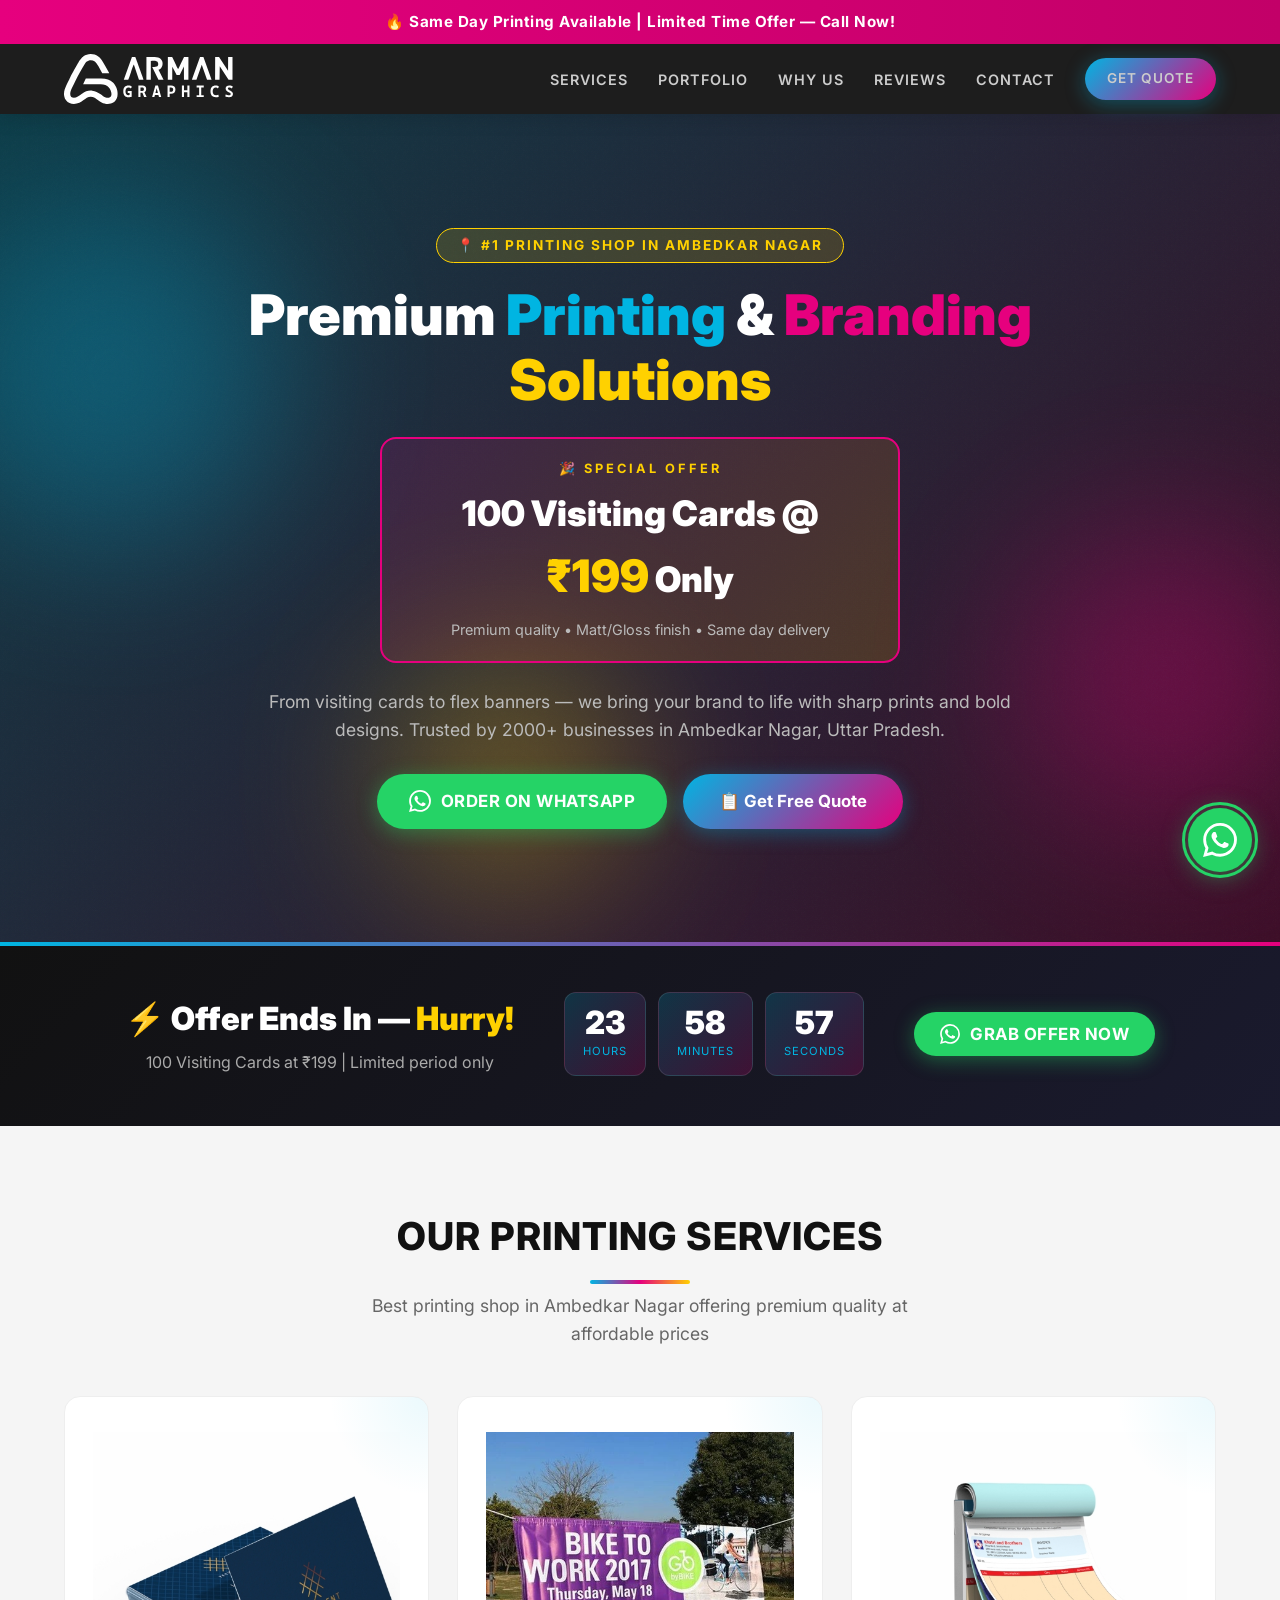
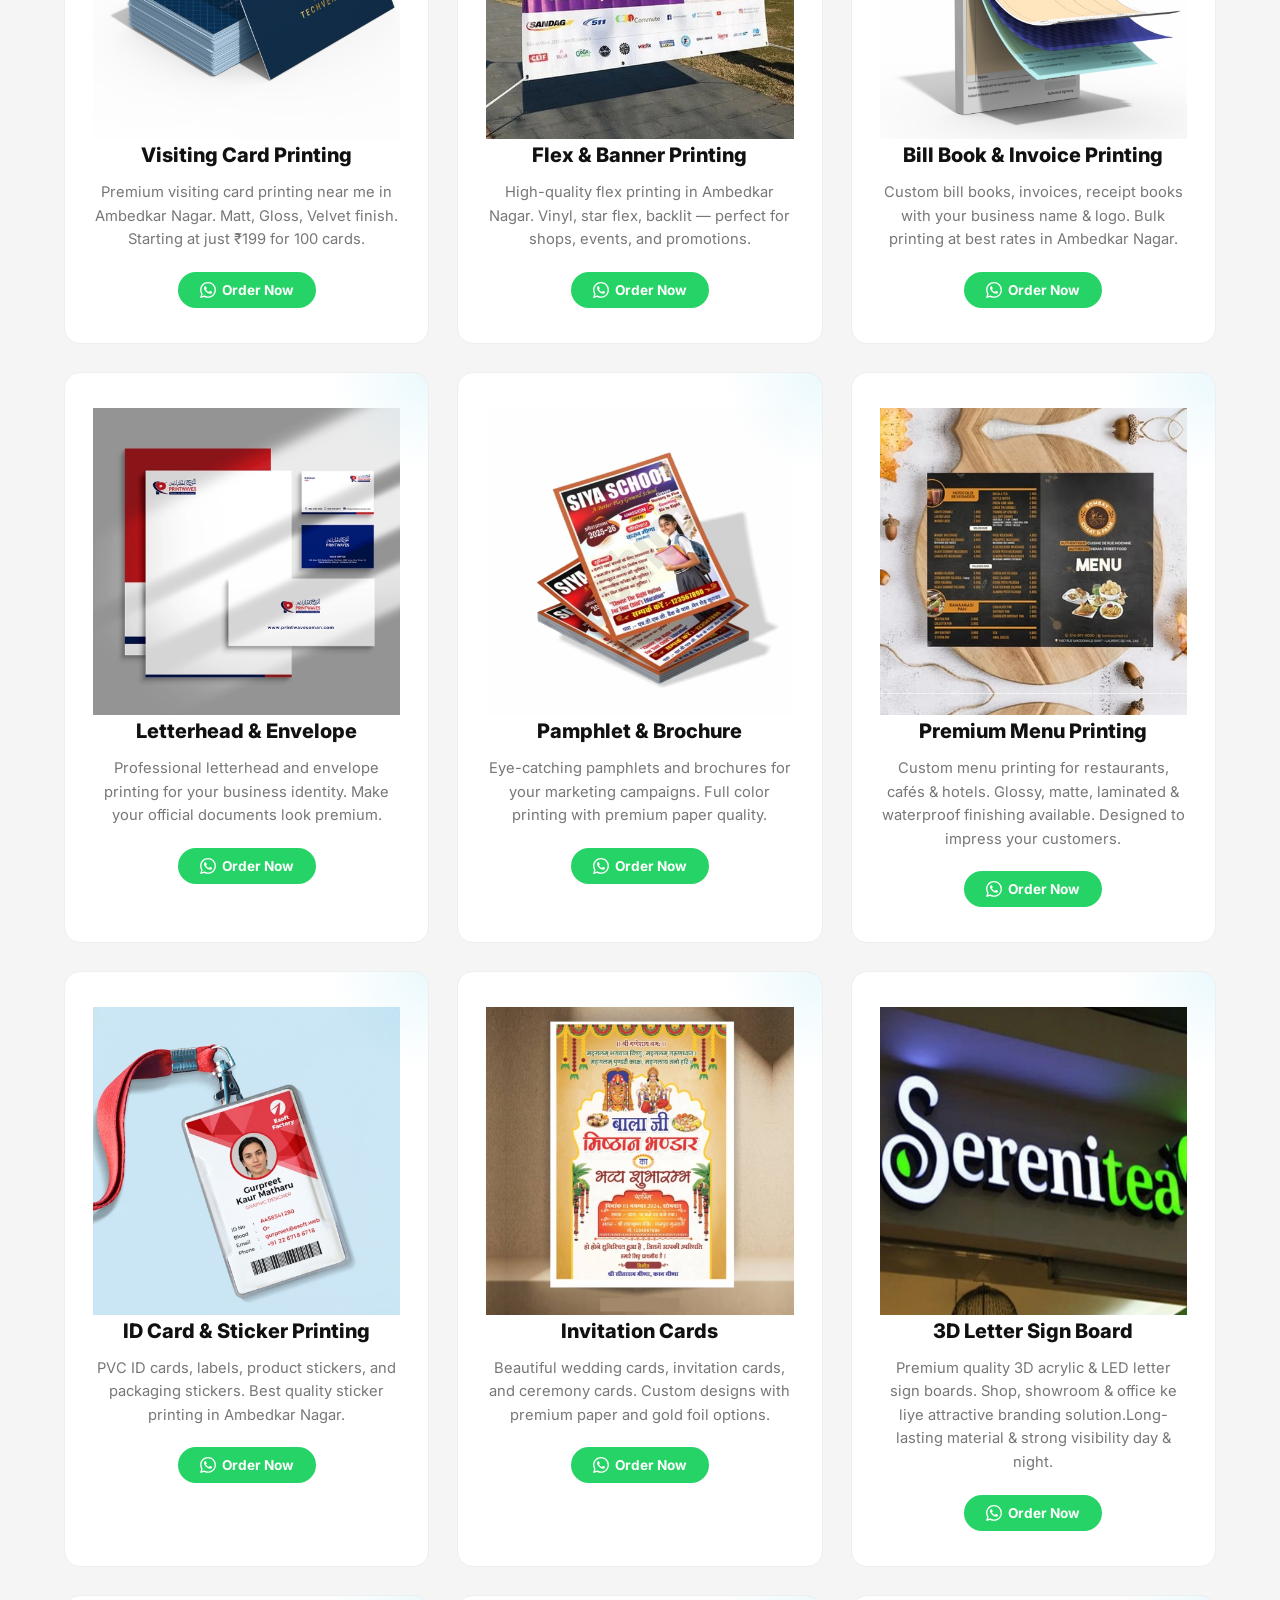
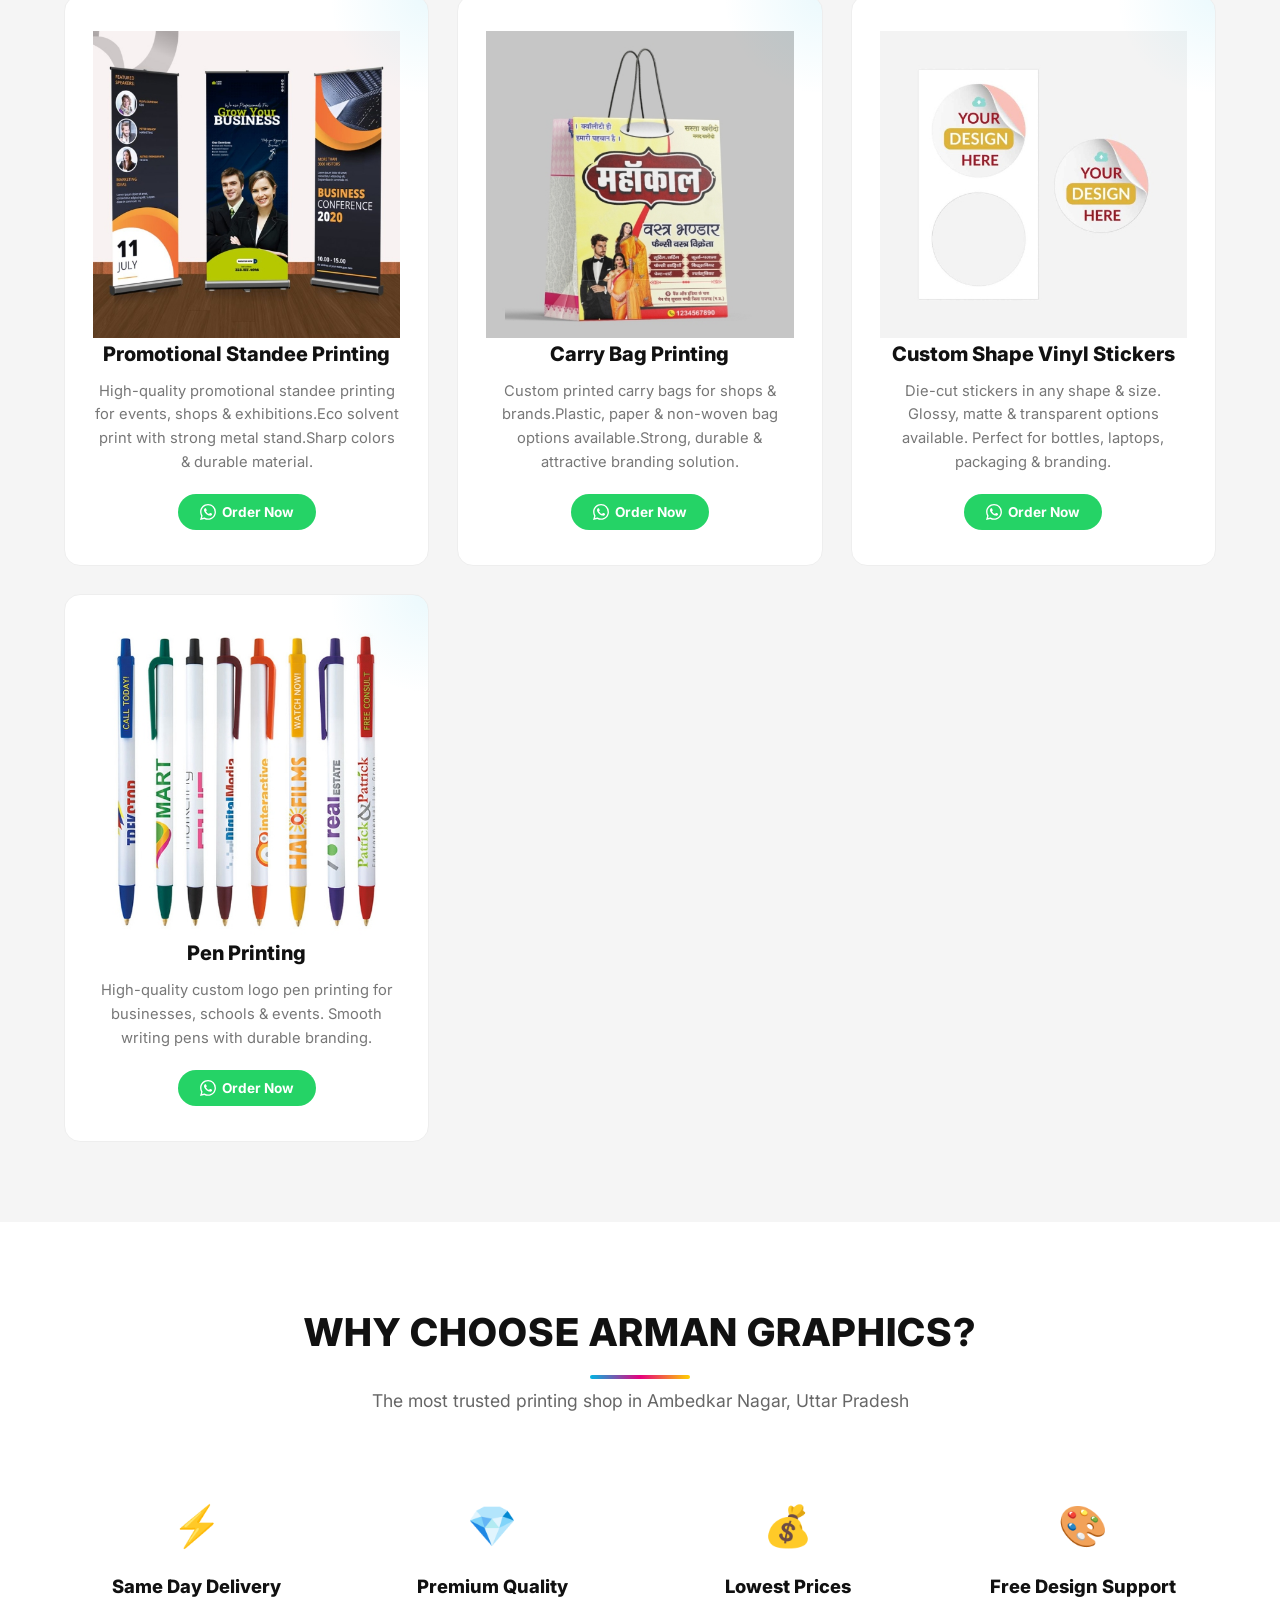
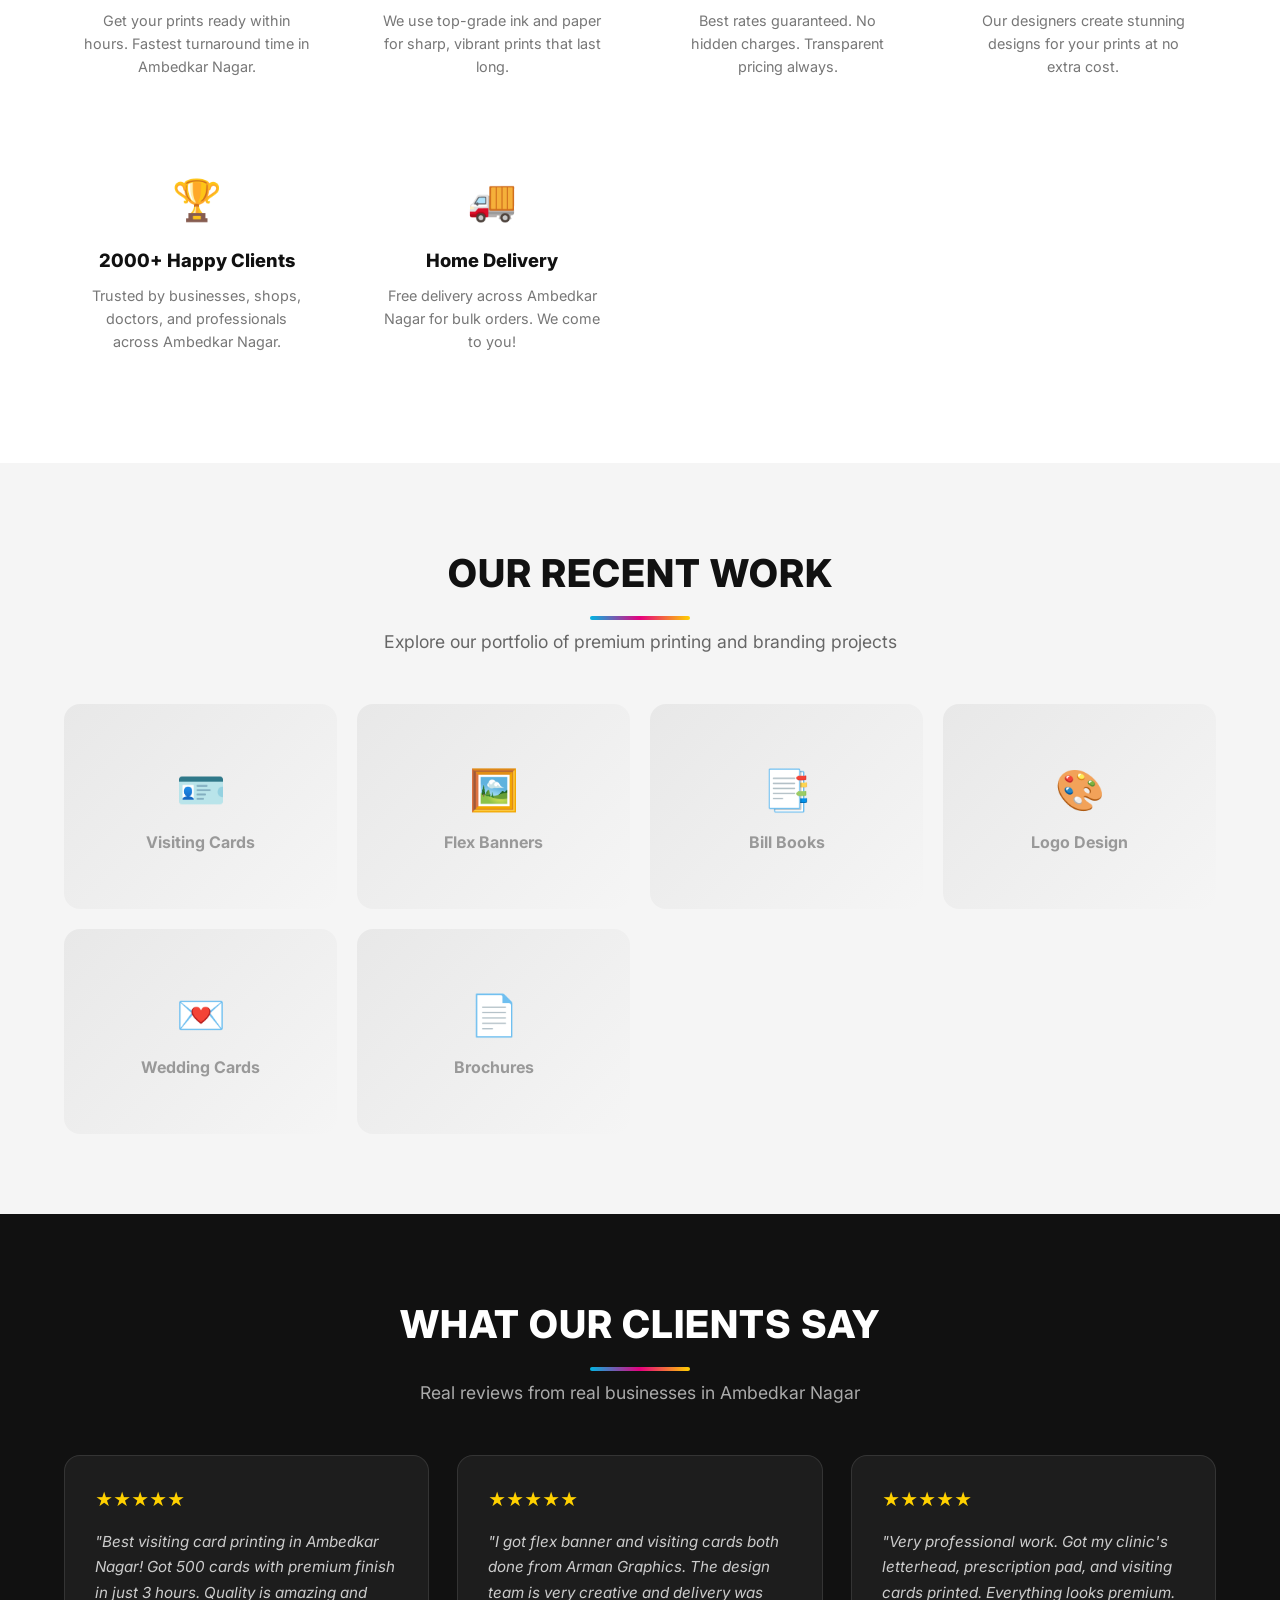
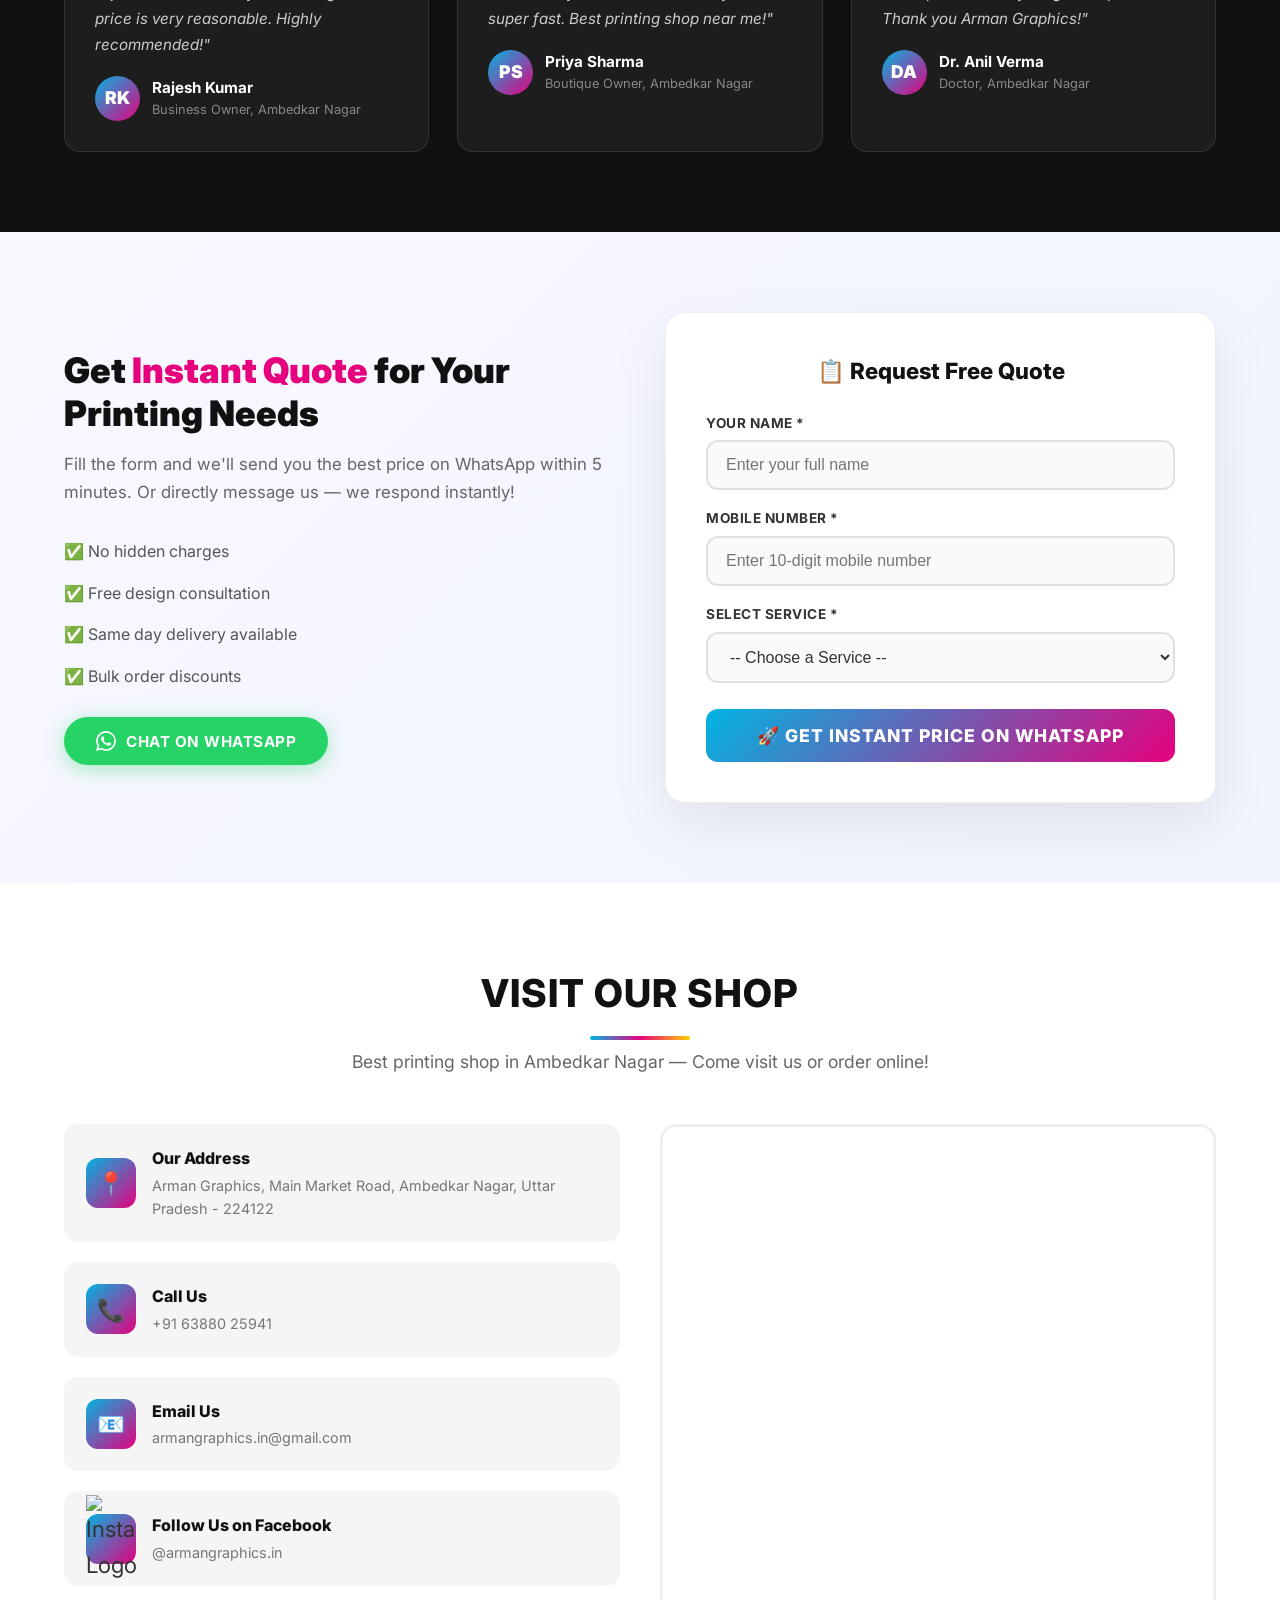
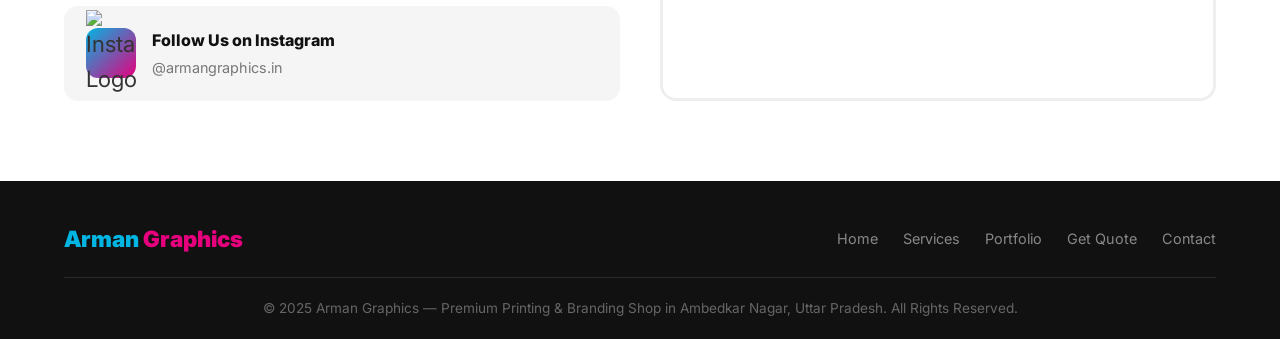
==== index.html @ 7cd941bf "Add New Product" ====
<!doctype html>
<html lang="en">
  <head>
    <meta charset="UTF-8" />
    <meta name="viewport" content="width=device-width, initial-scale=1.0" />

    <!-- SEO Meta Tags -->
    <title>
      Arman Graphics - Best Printing Shop in Ambedkar Nagar | Visiting Card,
      Flex & Branding
    </title>
    <meta
      name="description"
      content="Arman Graphics is the leading printing shop in Ambedkar Nagar, Uttar Pradesh. Get premium visiting cards starting at ₹199. Flex printing, branding, banner printing near me. Same day printing available!"
    />
    <meta
      name="keywords"
      content="Printing Shop in Ambedkar Nagar, Visiting Card Printing Near Me, Flex Printing in Ambedkar Nagar, Banner Printing, Branding Agency, Arman Graphics"
    />
    <meta name="author" content="Arman Graphics" />
    <meta name="robots" content="index, follow" />

    <!-- Open Graph / Social -->
    <meta
      property="og:title"
      content="Arman Graphics - Premium Printing & Branding in Ambedkar Nagar"
    />
    <meta
      property="og:description"
      content="100 Visiting Cards Starting at ₹199 Only! Best printing services in Ambedkar Nagar."
    />
    <meta property="og:type" content="website" />

    <!-- Favicon (CMYK colored) -->
    <link rel="icon" type="image/png" href="images/favicon.png" />

    <!-- Google Fonts -->
    <link rel="preconnect" href="https://fonts.googleapis.com" />
    <link rel="preconnect" href="https://fonts.gstatic.com" crossorigin />
    <link
      href="https://fonts.googleapis.com/css2?family=Inter:wght@400;600;700;800;900&display=swap"
      rel="stylesheet"
    />

    <!-- Stylesheet -->
    <link rel="stylesheet" href="style.css" />

    <!-- Google tag (gtag.js) -->
<script async src="https://www.googletagmanager.com/gtag/js?id=G-MTB81TVK03"></script>
<script>
  window.dataLayer = window.dataLayer || [];
  function gtag(){dataLayer.push(arguments);}
  gtag('js', new Date());
  gtag('config', 'G-MTB81TVK03');
</script>

    <!-- Override font family from Google Fonts -->
    <style>
      * {
        font-family: "Inter", "Segoe UI", sans-serif;
      }
    </style>
  </head>
  <body>
    <!-- ============================================
       1. TOP URGENCY BAR
       ============================================ -->
    <div class="urgency-bar">
      <span
        >🔥 Same Day Printing Available | Limited Time Offer — Call Now!</span
      >
    </div>

    <!-- ============================================
       2. NAVIGATION BAR
       ============================================ -->
    <nav class="navbar">
      <div class="container">
        <!-- Logo -->
        <a href="#" class="logo">
          <img
            src="images/logo.svg"
            alt="Arman Graphics Logo"
            class="logo-img"
          />
        </a>

        <!-- Navigation Links -->
        <ul class="nav-links" id="navLinks">
          <li><a href="#services">Services</a></li>
          <li><a href="#portfolio">Portfolio</a></li>
          <li><a href="#why-us">Why Us</a></li>
          <li><a href="#testimonials">Reviews</a></li>
          <li><a href="#contact">Contact</a></li>
          <li>
            <a
              href="#inquiry"
              class="btn-primary"
              style="padding: 10px 22px; font-size: 0.85rem"
            >
              Get Quote
            </a>
          </li>
        </ul>

        <!-- Hamburger Menu (Mobile) -->
        <div class="hamburger" id="hamburger">
          <span></span>
          <span></span>
          <span></span>
        </div>
      </div>
    </nav>

    <!-- ============================================
       3. HERO SECTION
       ============================================ -->
    <section class="hero" id="hero">
      <!-- Animated CMYK Background -->
      <div class="hero-bg"></div>

      <!-- Floating ink splashes -->
      <div class="ink-splash cyan"></div>
      <div class="ink-splash magenta"></div>
      <div class="ink-splash yellow-splash"></div>

      <!-- Paper texture overlay -->
      <div class="paper-texture"></div>

      <!-- Hero Content -->
      <div class="hero-content">
        <div class="hero-badge">📍 #1 Printing Shop in Ambedkar Nagar</div>

        <h1>
          Premium <span class="highlight-cyan">Printing</span> &
          <span class="highlight-magenta">Branding</span>
          <span class="highlight-yellow">Solutions</span>
        </h1>

        <!-- Offer Box -->
        <div class="hero-offer">
          <div class="offer-label">🎉 Special Offer</div>
          <div class="offer-price">
            100 Visiting Cards @ <span>₹199</span> Only
          </div>
          <div class="offer-sub">
            Premium quality • Matt/Gloss finish • Same day delivery
          </div>
        </div>

        <p class="hero-description">
          From visiting cards to flex banners — we bring your brand to life with
          sharp prints and bold designs. Trusted by 2000+ businesses in Ambedkar
          Nagar, Uttar Pradesh.
        </p>

        <!-- CTA Buttons -->
        <div class="hero-buttons">
          <button
            class="btn-whatsapp"
            onclick="openWhatsApp('Visiting Card Printing')"
          >
            <svg viewBox="0 0 24 24">
              <path
                d="M17.472 14.382c-.297-.149-1.758-.867-2.03-.967-.273-.099-.471-.148-.67.15-.197.297-.767.966-.94 1.164-.173.199-.347.223-.644.075-.297-.15-1.255-.463-2.39-1.475-.883-.788-1.48-1.761-1.653-2.059-.173-.297-.018-.458.13-.606.134-.133.298-.347.446-.52.149-.174.198-.298.298-.497.099-.198.05-.371-.025-.52-.075-.149-.669-1.612-.916-2.207-.242-.579-.487-.5-.669-.51-.173-.008-.371-.01-.57-.01-.198 0-.52.074-.792.372-.272.297-1.04 1.016-1.04 2.479 0 1.462 1.065 2.875 1.213 3.074.149.198 2.096 3.2 5.077 4.487.709.306 1.262.489 1.694.625.712.227 1.36.195 1.871.118.571-.085 1.758-.719 2.006-1.413.248-.694.248-1.289.173-1.413-.074-.124-.272-.198-.57-.347m-5.421 7.403h-.004a9.87 9.87 0 01-5.031-1.378l-.361-.214-3.741.982.998-3.648-.235-.374a9.86 9.86 0 01-1.51-5.26c.001-5.45 4.436-9.884 9.888-9.884 2.64 0 5.122 1.03 6.988 2.898a9.825 9.825 0 012.893 6.994c-.003 5.45-4.437 9.884-9.885 9.884m8.413-18.297A11.815 11.815 0 0012.05 0C5.495 0 .16 5.335.157 11.892c0 2.096.547 4.142 1.588 5.945L.057 24l6.305-1.654a11.882 11.882 0 005.683 1.448h.005c6.554 0 11.89-5.335 11.893-11.893a11.821 11.821 0 00-3.48-8.413z"
              />
            </svg>
            Order on WhatsApp
          </button>
          <a href="#inquiry" class="btn-primary"> 📋 Get Free Quote </a>
        </div>
      </div>
    </section>

    <!-- ============================================
       4. OFFER BANNER WITH COUNTDOWN TIMER
       ============================================ -->
    <section class="offer-banner" id="offer">
      <div class="container">
        <div class="offer-banner-content">
          <div class="offer-text">
            <h2>⚡ Offer Ends In — <span>Hurry!</span></h2>
            <p>100 Visiting Cards at ₹199 | Limited period only</p>
          </div>
          <div class="countdown">
            <div class="countdown-item">
              <span class="number" id="countdown-hours">00</span>
              <span class="label">Hours</span>
            </div>
            <div class="countdown-item">
              <span class="number" id="countdown-minutes">00</span>
              <span class="label">Minutes</span>
            </div>
            <div class="countdown-item">
              <span class="number" id="countdown-seconds">00</span>
              <span class="label">Seconds</span>
            </div>
          </div>
          <button
            class="btn-whatsapp"
            onclick="openWhatsApp('₹199 Visiting Card Offer')"
            style="padding: 12px 26px"
          >
            <svg viewBox="0 0 24 24" style="width: 20px; height: 20px">
              <path
                d="M17.472 14.382c-.297-.149-1.758-.867-2.03-.967-.273-.099-.471-.148-.67.15-.197.297-.767.966-.94 1.164-.173.199-.347.223-.644.075-.297-.15-1.255-.463-2.39-1.475-.883-.788-1.48-1.761-1.653-2.059-.173-.297-.018-.458.13-.606.134-.133.298-.347.446-.52.149-.174.198-.298.298-.497.099-.198.05-.371-.025-.52-.075-.149-.669-1.612-.916-2.207-.242-.579-.487-.5-.669-.51-.173-.008-.371-.01-.57-.01-.198 0-.52.074-.792.372-.272.297-1.04 1.016-1.04 2.479 0 1.462 1.065 2.875 1.213 3.074.149.198 2.096 3.2 5.077 4.487.709.306 1.262.489 1.694.625.712.227 1.36.195 1.871.118.571-.085 1.758-.719 2.006-1.413.248-.694.248-1.289.173-1.413-.074-.124-.272-.198-.57-.347m-5.421 7.403h-.004a9.87 9.87 0 01-5.031-1.378l-.361-.214-3.741.982.998-3.648-.235-.374a9.86 9.86 0 01-1.51-5.26c.001-5.45 4.436-9.884 9.888-9.884 2.64 0 5.122 1.03 6.988 2.898a9.825 9.825 0 012.893 6.994c-.003 5.45-4.437 9.884-9.885 9.884m8.413-18.297A11.815 11.815 0 0012.05 0C5.495 0 .16 5.335.157 11.892c0 2.096.547 4.142 1.588 5.945L.057 24l6.305-1.654a11.882 11.882 0 005.683 1.448h.005c6.554 0 11.89-5.335 11.893-11.893a11.821 11.821 0 00-3.48-8.413z"
              />
            </svg>
            Grab Offer Now
          </button>
        </div>
      </div>
    </section>

    <!-- ============================================
       5. SERVICES SECTION
       ============================================ -->
    <section class="services" id="services">
      <div class="container">
        <h2 class="section-title reveal">Our Printing Services</h2>
        <p class="section-subtitle reveal">
          Best printing shop in Ambedkar Nagar offering premium quality at
          affordable prices
        </p>

        <div class="services-grid">
          <!-- Service 1: Visiting Cards -->
          <div class="service-card reveal">
            <div class="service-image">
              <img
                src="images/visiting-card.jpg"
                alt="Visiting Card Printing"
              />
            </div>

            <h3>Visiting Card Printing</h3>
            <p>
              Premium visiting card printing near me in Ambedkar Nagar. Matt,
              Gloss, Velvet finish. Starting at just ₹199 for 100 cards.
            </p>
            <button
              class="btn-order"
              onclick="openWhatsApp('Visiting Card Printing')"
            >
              <svg
                viewBox="0 0 24 24"
                style="width: 16px; height: 16px; fill: white"
              >
                <path
                  d="M17.472 14.382c-.297-.149-1.758-.867-2.03-.967-.273-.099-.471-.148-.67.15-.197.297-.767.966-.94 1.164-.173.199-.347.223-.644.075-.297-.15-1.255-.463-2.39-1.475-.883-.788-1.48-1.761-1.653-2.059-.173-.297-.018-.458.13-.606.134-.133.298-.347.446-.52.149-.174.198-.298.298-.497.099-.198.05-.371-.025-.52-.075-.149-.669-1.612-.916-2.207-.242-.579-.487-.5-.669-.51-.173-.008-.371-.01-.57-.01-.198 0-.52.074-.792.372-.272.297-1.04 1.016-1.04 2.479 0 1.462 1.065 2.875 1.213 3.074.149.198 2.096 3.2 5.077 4.487.709.306 1.262.489 1.694.625.712.227 1.36.195 1.871.118.571-.085 1.758-.719 2.006-1.413.248-.694.248-1.289.173-1.413-.074-.124-.272-.198-.57-.347m-5.421 7.403h-.004a9.87 9.87 0 01-5.031-1.378l-.361-.214-3.741.982.998-3.648-.235-.374a9.86 9.86 0 01-1.51-5.26c.001-5.45 4.436-9.884 9.888-9.884 2.64 0 5.122 1.03 6.988 2.898a9.825 9.825 0 012.893 6.994c-.003 5.45-4.437 9.884-9.885 9.884m8.413-18.297A11.815 11.815 0 0012.05 0C5.495 0 .16 5.335.157 11.892c0 2.096.547 4.142 1.588 5.945L.057 24l6.305-1.654a11.882 11.882 0 005.683 1.448h.005c6.554 0 11.89-5.335 11.893-11.893a11.821 11.821 0 00-3.48-8.413z"
                />
              </svg>
              Order Now
            </button>
          </div>

          <!-- Service 2: Flex Printing -->
          <div class="service-card reveal">
            <div class="service-image">
              <img src="images/flex-banner.jpg" alt="Flex & Banner Printing" />
            </div>
            <h3>Flex & Banner Printing</h3>
            <p>
              High-quality flex printing in Ambedkar Nagar. Vinyl, star flex,
              backlit — perfect for shops, events, and promotions.
            </p>
            <button
              class="btn-order"
              onclick="openWhatsApp('Flex & Banner Printing')"
            >
              <svg
                viewBox="0 0 24 24"
                style="width: 16px; height: 16px; fill: white"
              >
                <path
                  d="M17.472 14.382c-.297-.149-1.758-.867-2.03-.967-.273-.099-.471-.148-.67.15-.197.297-.767.966-.94 1.164-.173.199-.347.223-.644.075-.297-.15-1.255-.463-2.39-1.475-.883-.788-1.48-1.761-1.653-2.059-.173-.297-.018-.458.13-.606.134-.133.298-.347.446-.52.149-.174.198-.298.298-.497.099-.198.05-.371-.025-.52-.075-.149-.669-1.612-.916-2.207-.242-.579-.487-.5-.669-.51-.173-.008-.371-.01-.57-.01-.198 0-.52.074-.792.372-.272.297-1.04 1.016-1.04 2.479 0 1.462 1.065 2.875 1.213 3.074.149.198 2.096 3.2 5.077 4.487.709.306 1.262.489 1.694.625.712.227 1.36.195 1.871.118.571-.085 1.758-.719 2.006-1.413.248-.694.248-1.289.173-1.413-.074-.124-.272-.198-.57-.347m-5.421 7.403h-.004a9.87 9.87 0 01-5.031-1.378l-.361-.214-3.741.982.998-3.648-.235-.374a9.86 9.86 0 01-1.51-5.26c.001-5.45 4.436-9.884 9.888-9.884 2.64 0 5.122 1.03 6.988 2.898a9.825 9.825 0 012.893 6.994c-.003 5.45-4.437 9.884-9.885 9.884m8.413-18.297A11.815 11.815 0 0012.05 0C5.495 0 .16 5.335.157 11.892c0 2.096.547 4.142 1.588 5.945L.057 24l6.305-1.654a11.882 11.882 0 005.683 1.448h.005c6.554 0 11.89-5.335 11.893-11.893a11.821 11.821 0 00-3.48-8.413z"
                />
              </svg>
              Order Now
            </button>
          </div>

          <!-- Service 3: Bill Book / Invoice -->
          <div class="service-card reveal">
            <div class="service-image">
              <img src="images/bill-book.jpg" alt="Flex & Banner Printing" />
            </div>
            <h3>Bill Book & Invoice Printing</h3>
            <p>
              Custom bill books, invoices, receipt books with your business name
              & logo. Bulk printing at best rates in Ambedkar Nagar.
            </p>
            <button
              class="btn-order"
              onclick="openWhatsApp('Bill Book Printing')"
            >
              <svg
                viewBox="0 0 24 24"
                style="width: 16px; height: 16px; fill: white"
              >
                <path
                  d="M17.472 14.382c-.297-.149-1.758-.867-2.03-.967-.273-.099-.471-.148-.67.15-.197.297-.767.966-.94 1.164-.173.199-.347.223-.644.075-.297-.15-1.255-.463-2.39-1.475-.883-.788-1.48-1.761-1.653-2.059-.173-.297-.018-.458.13-.606.134-.133.298-.347.446-.52.149-.174.198-.298.298-.497.099-.198.05-.371-.025-.52-.075-.149-.669-1.612-.916-2.207-.242-.579-.487-.5-.669-.51-.173-.008-.371-.01-.57-.01-.198 0-.52.074-.792.372-.272.297-1.04 1.016-1.04 2.479 0 1.462 1.065 2.875 1.213 3.074.149.198 2.096 3.2 5.077 4.487.709.306 1.262.489 1.694.625.712.227 1.36.195 1.871.118.571-.085 1.758-.719 2.006-1.413.248-.694.248-1.289.173-1.413-.074-.124-.272-.198-.57-.347m-5.421 7.403h-.004a9.87 9.87 0 01-5.031-1.378l-.361-.214-3.741.982.998-3.648-.235-.374a9.86 9.86 0 01-1.51-5.26c.001-5.45 4.436-9.884 9.888-9.884 2.64 0 5.122 1.03 6.988 2.898a9.825 9.825 0 012.893 6.994c-.003 5.45-4.437 9.884-9.885 9.884m8.413-18.297A11.815 11.815 0 0012.05 0C5.495 0 .16 5.335.157 11.892c0 2.096.547 4.142 1.588 5.945L.057 24l6.305-1.654a11.882 11.882 0 005.683 1.448h.005c6.554 0 11.89-5.335 11.893-11.893a11.821 11.821 0 00-3.48-8.413z"
                />
              </svg>
              Order Now
            </button>
          </div>

          <!-- Service 4: Letterhead & Envelope -->
          <div class="service-card reveal">
            <div class="service-image">
              <img
                src="images/letterhead-&-envelopes.png"
                alt="Flex & Banner Printing"
              />
            </div>
            <h3>Letterhead & Envelope</h3>
            <p>
              Professional letterhead and envelope printing for your business
              identity. Make your official documents look premium.
            </p>
            <button
              class="btn-order"
              onclick="openWhatsApp('Letterhead & Envelope Printing')"
            >
              <svg
                viewBox="0 0 24 24"
                style="width: 16px; height: 16px; fill: white"
              >
                <path
                  d="M17.472 14.382c-.297-.149-1.758-.867-2.03-.967-.273-.099-.471-.148-.67.15-.197.297-.767.966-.94 1.164-.173.199-.347.223-.644.075-.297-.15-1.255-.463-2.39-1.475-.883-.788-1.48-1.761-1.653-2.059-.173-.297-.018-.458.13-.606.134-.133.298-.347.446-.52.149-.174.198-.298.298-.497.099-.198.05-.371-.025-.52-.075-.149-.669-1.612-.916-2.207-.242-.579-.487-.5-.669-.51-.173-.008-.371-.01-.57-.01-.198 0-.52.074-.792.372-.272.297-1.04 1.016-1.04 2.479 0 1.462 1.065 2.875 1.213 3.074.149.198 2.096 3.2 5.077 4.487.709.306 1.262.489 1.694.625.712.227 1.36.195 1.871.118.571-.085 1.758-.719 2.006-1.413.248-.694.248-1.289.173-1.413-.074-.124-.272-.198-.57-.347m-5.421 7.403h-.004a9.87 9.87 0 01-5.031-1.378l-.361-.214-3.741.982.998-3.648-.235-.374a9.86 9.86 0 01-1.51-5.26c.001-5.45 4.436-9.884 9.888-9.884 2.64 0 5.122 1.03 6.988 2.898a9.825 9.825 0 012.893 6.994c-.003 5.45-4.437 9.884-9.885 9.884m8.413-18.297A11.815 11.815 0 0012.05 0C5.495 0 .16 5.335.157 11.892c0 2.096.547 4.142 1.588 5.945L.057 24l6.305-1.654a11.882 11.882 0 005.683 1.448h.005c6.554 0 11.89-5.335 11.893-11.893a11.821 11.821 0 00-3.48-8.413z"
                />
              </svg>
              Order Now
            </button>
          </div>

          <!-- Service 5: Pamphlet & Brochure -->
          <div class="service-card reveal">
            <div class="service-image">
              <img src="images/Pamphlet.jpg" alt="Flex & Banner Printing" />
            </div>
            <h3>Pamphlet & Brochure</h3>
            <p>
              Eye-catching pamphlets and brochures for your marketing campaigns.
              Full color printing with premium paper quality.
            </p>
            <button
              class="btn-order"
              onclick="openWhatsApp('Pamphlet & Brochure Printing')"
            >
              <svg
                viewBox="0 0 24 24"
                style="width: 16px; height: 16px; fill: white"
              >
                <path
                  d="M17.472 14.382c-.297-.149-1.758-.867-2.03-.967-.273-.099-.471-.148-.67.15-.197.297-.767.966-.94 1.164-.173.199-.347.223-.644.075-.297-.15-1.255-.463-2.39-1.475-.883-.788-1.48-1.761-1.653-2.059-.173-.297-.018-.458.13-.606.134-.133.298-.347.446-.52.149-.174.198-.298.298-.497.099-.198.05-.371-.025-.52-.075-.149-.669-1.612-.916-2.207-.242-.579-.487-.5-.669-.51-.173-.008-.371-.01-.57-.01-.198 0-.52.074-.792.372-.272.297-1.04 1.016-1.04 2.479 0 1.462 1.065 2.875 1.213 3.074.149.198 2.096 3.2 5.077 4.487.709.306 1.262.489 1.694.625.712.227 1.36.195 1.871.118.571-.085 1.758-.719 2.006-1.413.248-.694.248-1.289.173-1.413-.074-.124-.272-.198-.57-.347m-5.421 7.403h-.004a9.87 9.87 0 01-5.031-1.378l-.361-.214-3.741.982.998-3.648-.235-.374a9.86 9.86 0 01-1.51-5.26c.001-5.45 4.436-9.884 9.888-9.884 2.64 0 5.122 1.03 6.988 2.898a9.825 9.825 0 012.893 6.994c-.003 5.45-4.437 9.884-9.885 9.884m8.413-18.297A11.815 11.815 0 0012.05 0C5.495 0 .16 5.335.157 11.892c0 2.096.547 4.142 1.588 5.945L.057 24l6.305-1.654a11.882 11.882 0 005.683 1.448h.005c6.554 0 11.89-5.335 11.893-11.893a11.821 11.821 0 00-3.48-8.413z"
                />
              </svg>
              Order Now
            </button>
          </div>

          <!-- Service 6: Logo & Brand Design -->
          <div class="service-card reveal">
            <div class="service-image">
              <img src="images/Menu.jpg" alt="Flex & Banner Printing" />
            </div>
            <h3>Premium Menu Printing</h3>
            <p>
              Custom menu printing for restaurants, cafés & hotels. Glossy,
              matte, laminated & waterproof finishing available. Designed to
              impress your customers.
            </p>
            <button
              class="btn-order"
              onclick="openWhatsApp('Logo & Brand Design')"
            >
              <svg
                viewBox="0 0 24 24"
                style="width: 16px; height: 16px; fill: white"
              >
                <path
                  d="M17.472 14.382c-.297-.149-1.758-.867-2.03-.967-.273-.099-.471-.148-.67.15-.197.297-.767.966-.94 1.164-.173.199-.347.223-.644.075-.297-.15-1.255-.463-2.39-1.475-.883-.788-1.48-1.761-1.653-2.059-.173-.297-.018-.458.13-.606.134-.133.298-.347.446-.52.149-.174.198-.298.298-.497.099-.198.05-.371-.025-.52-.075-.149-.669-1.612-.916-2.207-.242-.579-.487-.5-.669-.51-.173-.008-.371-.01-.57-.01-.198 0-.52.074-.792.372-.272.297-1.04 1.016-1.04 2.479 0 1.462 1.065 2.875 1.213 3.074.149.198 2.096 3.2 5.077 4.487.709.306 1.262.489 1.694.625.712.227 1.36.195 1.871.118.571-.085 1.758-.719 2.006-1.413.248-.694.248-1.289.173-1.413-.074-.124-.272-.198-.57-.347m-5.421 7.403h-.004a9.87 9.87 0 01-5.031-1.378l-.361-.214-3.741.982.998-3.648-.235-.374a9.86 9.86 0 01-1.51-5.26c.001-5.45 4.436-9.884 9.888-9.884 2.64 0 5.122 1.03 6.988 2.898a9.825 9.825 0 012.893 6.994c-.003 5.45-4.437 9.884-9.885 9.884m8.413-18.297A11.815 11.815 0 0012.05 0C5.495 0 .16 5.335.157 11.892c0 2.096.547 4.142 1.588 5.945L.057 24l6.305-1.654a11.882 11.882 0 005.683 1.448h.005c6.554 0 11.89-5.335 11.893-11.893a11.821 11.821 0 00-3.48-8.413z"
                />
              </svg>
              Order Now
            </button>
          </div>

          <!-- Service 7: ID Card & Sticker -->
          <div class="service-card reveal">
            <div class="service-image">
              <img src="images/ID Card.jpg" alt="Flex & Banner Printing" />
            </div>
            <h3>ID Card & Sticker Printing</h3>
            <p>
              PVC ID cards, labels, product stickers, and packaging stickers.
              Best quality sticker printing in Ambedkar Nagar.
            </p>
            <button
              class="btn-order"
              onclick="openWhatsApp('ID Card & Sticker Printing')"
            >
              <svg
                viewBox="0 0 24 24"
                style="width: 16px; height: 16px; fill: white"
              >
                <path
                  d="M17.472 14.382c-.297-.149-1.758-.867-2.03-.967-.273-.099-.471-.148-.67.15-.197.297-.767.966-.94 1.164-.173.199-.347.223-.644.075-.297-.15-1.255-.463-2.39-1.475-.883-.788-1.48-1.761-1.653-2.059-.173-.297-.018-.458.13-.606.134-.133.298-.347.446-.52.149-.174.198-.298.298-.497.099-.198.05-.371-.025-.52-.075-.149-.669-1.612-.916-2.207-.242-.579-.487-.5-.669-.51-.173-.008-.371-.01-.57-.01-.198 0-.52.074-.792.372-.272.297-1.04 1.016-1.04 2.479 0 1.462 1.065 2.875 1.213 3.074.149.198 2.096 3.2 5.077 4.487.709.306 1.262.489 1.694.625.712.227 1.36.195 1.871.118.571-.085 1.758-.719 2.006-1.413.248-.694.248-1.289.173-1.413-.074-.124-.272-.198-.57-.347m-5.421 7.403h-.004a9.87 9.87 0 01-5.031-1.378l-.361-.214-3.741.982.998-3.648-.235-.374a9.86 9.86 0 01-1.51-5.26c.001-5.45 4.436-9.884 9.888-9.884 2.64 0 5.122 1.03 6.988 2.898a9.825 9.825 0 012.893 6.994c-.003 5.45-4.437 9.884-9.885 9.884m8.413-18.297A11.815 11.815 0 0012.05 0C5.495 0 .16 5.335.157 11.892c0 2.096.547 4.142 1.588 5.945L.057 24l6.305-1.654a11.882 11.882 0 005.683 1.448h.005c6.554 0 11.89-5.335 11.893-11.893a11.821 11.821 0 00-3.48-8.413z"
                />
              </svg>
              Order Now
            </button>
          </div>

          <!-- Service 8: Wedding & Invitation Cards -->
          <div class="service-card reveal">
            <div class="service-image">
              <img
                src="images/Invition Card.jpg"
                alt="Flex & Banner Printing"
              />
            </div>
            <h3>Invitation Cards</h3>
            <p>
              Beautiful wedding cards, invitation cards, and ceremony cards.
              Custom designs with premium paper and gold foil options.
            </p>
            <button
              class="btn-order"
              onclick="openWhatsApp('Wedding & Invitation Card Printing')"
            >
              <svg
                viewBox="0 0 24 24"
                style="width: 16px; height: 16px; fill: white"
              >
                <path
                  d="M17.472 14.382c-.297-.149-1.758-.867-2.03-.967-.273-.099-.471-.148-.67.15-.197.297-.767.966-.94 1.164-.173.199-.347.223-.644.075-.297-.15-1.255-.463-2.39-1.475-.883-.788-1.48-1.761-1.653-2.059-.173-.297-.018-.458.13-.606.134-.133.298-.347.446-.52.149-.174.198-.298.298-.497.099-.198.05-.371-.025-.52-.075-.149-.669-1.612-.916-2.207-.242-.579-.487-.5-.669-.51-.173-.008-.371-.01-.57-.01-.198 0-.52.074-.792.372-.272.297-1.04 1.016-1.04 2.479 0 1.462 1.065 2.875 1.213 3.074.149.198 2.096 3.2 5.077 4.487.709.306 1.262.489 1.694.625.712.227 1.36.195 1.871.118.571-.085 1.758-.719 2.006-1.413.248-.694.248-1.289.173-1.413-.074-.124-.272-.198-.57-.347m-5.421 7.403h-.004a9.87 9.87 0 01-5.031-1.378l-.361-.214-3.741.982.998-3.648-.235-.374a9.86 9.86 0 01-1.51-5.26c.001-5.45 4.436-9.884 9.888-9.884 2.64 0 5.122 1.03 6.988 2.898a9.825 9.825 0 012.893 6.994c-.003 5.45-4.437 9.884-9.885 9.884m8.413-18.297A11.815 11.815 0 0012.05 0C5.495 0 .16 5.335.157 11.892c0 2.096.547 4.142 1.588 5.945L.057 24l6.305-1.654a11.882 11.882 0 005.683 1.448h.005c6.554 0 11.89-5.335 11.893-11.893a11.821 11.821 0 00-3.48-8.413z"
                />
              </svg>
              Order Now
            </button>
          </div>

          <!-- Service 9: Flex Printing -->
          <div class="service-card reveal">
            <div class="service-image">
              <img src="images/3D Letter.jpg" alt="Flex & Banner Printing" />
            </div>
            <h3>3D Letter Sign Board</h3>
            <p>
              Premium quality 3D acrylic & LED letter sign boards. Shop,
              showroom & office ke liye attractive branding
              solution.Long-lasting material & strong visibility day & night.
            </p>
            <button
              class="btn-order"
              onclick="openWhatsApp('Flex & Banner Printing')"
            >
              <svg
                viewBox="0 0 24 24"
                style="width: 16px; height: 16px; fill: white"
              >
                <path
                  d="M17.472 14.382c-.297-.149-1.758-.867-2.03-.967-.273-.099-.471-.148-.67.15-.197.297-.767.966-.94 1.164-.173.199-.347.223-.644.075-.297-.15-1.255-.463-2.39-1.475-.883-.788-1.48-1.761-1.653-2.059-.173-.297-.018-.458.13-.606.134-.133.298-.347.446-.52.149-.174.198-.298.298-.497.099-.198.05-.371-.025-.52-.075-.149-.669-1.612-.916-2.207-.242-.579-.487-.5-.669-.51-.173-.008-.371-.01-.57-.01-.198 0-.52.074-.792.372-.272.297-1.04 1.016-1.04 2.479 0 1.462 1.065 2.875 1.213 3.074.149.198 2.096 3.2 5.077 4.487.709.306 1.262.489 1.694.625.712.227 1.36.195 1.871.118.571-.085 1.758-.719 2.006-1.413.248-.694.248-1.289.173-1.413-.074-.124-.272-.198-.57-.347m-5.421 7.403h-.004a9.87 9.87 0 01-5.031-1.378l-.361-.214-3.741.982.998-3.648-.235-.374a9.86 9.86 0 01-1.51-5.26c.001-5.45 4.436-9.884 9.888-9.884 2.64 0 5.122 1.03 6.988 2.898a9.825 9.825 0 012.893 6.994c-.003 5.45-4.437 9.884-9.885 9.884m8.413-18.297A11.815 11.815 0 0012.05 0C5.495 0 .16 5.335.157 11.892c0 2.096.547 4.142 1.588 5.945L.057 24l6.305-1.654a11.882 11.882 0 005.683 1.448h.005c6.554 0 11.89-5.335 11.893-11.893a11.821 11.821 0 00-3.48-8.413z"
                />
              </svg>
              Order Now
            </button>
          </div>

          <!-- Service 10: Standee -->
          <div class="service-card reveal">
            <div class="service-image">
              <img src="images/Standee.jpg" alt="Flex & Banner Printing" />
            </div>
            <h3>Promotional Standee Printing</h3>
            <p>
              High-quality promotional standee printing for events, shops &
              exhibitions.Eco solvent print with strong metal stand.Sharp colors
              & durable material.
            </p>
            <button
              class="btn-order"
              onclick="openWhatsApp('Flex & Banner Printing')"
            >
              <svg
                viewBox="0 0 24 24"
                style="width: 16px; height: 16px; fill: white"
              >
                <path
                  d="M17.472 14.382c-.297-.149-1.758-.867-2.03-.967-.273-.099-.471-.148-.67.15-.197.297-.767.966-.94 1.164-.173.199-.347.223-.644.075-.297-.15-1.255-.463-2.39-1.475-.883-.788-1.48-1.761-1.653-2.059-.173-.297-.018-.458.13-.606.134-.133.298-.347.446-.52.149-.174.198-.298.298-.497.099-.198.05-.371-.025-.52-.075-.149-.669-1.612-.916-2.207-.242-.579-.487-.5-.669-.51-.173-.008-.371-.01-.57-.01-.198 0-.52.074-.792.372-.272.297-1.04 1.016-1.04 2.479 0 1.462 1.065 2.875 1.213 3.074.149.198 2.096 3.2 5.077 4.487.709.306 1.262.489 1.694.625.712.227 1.36.195 1.871.118.571-.085 1.758-.719 2.006-1.413.248-.694.248-1.289.173-1.413-.074-.124-.272-.198-.57-.347m-5.421 7.403h-.004a9.87 9.87 0 01-5.031-1.378l-.361-.214-3.741.982.998-3.648-.235-.374a9.86 9.86 0 01-1.51-5.26c.001-5.45 4.436-9.884 9.888-9.884 2.64 0 5.122 1.03 6.988 2.898a9.825 9.825 0 012.893 6.994c-.003 5.45-4.437 9.884-9.885 9.884m8.413-18.297A11.815 11.815 0 0012.05 0C5.495 0 .16 5.335.157 11.892c0 2.096.547 4.142 1.588 5.945L.057 24l6.305-1.654a11.882 11.882 0 005.683 1.448h.005c6.554 0 11.89-5.335 11.893-11.893a11.821 11.821 0 00-3.48-8.413z"
                />
              </svg>
              Order Now
            </button>
          </div>

          <!-- Service 11: Flex Printing -->
          <div class="service-card reveal">
            <div class="service-image">
              <img src="images/Carry Bag.jpg" alt="Flex & Banner Printing" />
            </div>
            <h3>Carry Bag Printing</h3>
            <p>
              Custom printed carry bags for shops & brands.Plastic, paper &
              non-woven bag options available.Strong, durable & attractive
              branding solution.
            </p>
            <button
              class="btn-order"
              onclick="openWhatsApp('Flex & Banner Printing')"
            >
              <svg
                viewBox="0 0 24 24"
                style="width: 16px; height: 16px; fill: white"
              >
                <path
                  d="M17.472 14.382c-.297-.149-1.758-.867-2.03-.967-.273-.099-.471-.148-.67.15-.197.297-.767.966-.94 1.164-.173.199-.347.223-.644.075-.297-.15-1.255-.463-2.39-1.475-.883-.788-1.48-1.761-1.653-2.059-.173-.297-.018-.458.13-.606.134-.133.298-.347.446-.52.149-.174.198-.298.298-.497.099-.198.05-.371-.025-.52-.075-.149-.669-1.612-.916-2.207-.242-.579-.487-.5-.669-.51-.173-.008-.371-.01-.57-.01-.198 0-.52.074-.792.372-.272.297-1.04 1.016-1.04 2.479 0 1.462 1.065 2.875 1.213 3.074.149.198 2.096 3.2 5.077 4.487.709.306 1.262.489 1.694.625.712.227 1.36.195 1.871.118.571-.085 1.758-.719 2.006-1.413.248-.694.248-1.289.173-1.413-.074-.124-.272-.198-.57-.347m-5.421 7.403h-.004a9.87 9.87 0 01-5.031-1.378l-.361-.214-3.741.982.998-3.648-.235-.374a9.86 9.86 0 01-1.51-5.26c.001-5.45 4.436-9.884 9.888-9.884 2.64 0 5.122 1.03 6.988 2.898a9.825 9.825 0 012.893 6.994c-.003 5.45-4.437 9.884-9.885 9.884m8.413-18.297A11.815 11.815 0 0012.05 0C5.495 0 .16 5.335.157 11.892c0 2.096.547 4.142 1.588 5.945L.057 24l6.305-1.654a11.882 11.882 0 005.683 1.448h.005c6.554 0 11.89-5.335 11.893-11.893a11.821 11.821 0 00-3.48-8.413z"
                />
              </svg>
              Order Now
            </button>
          </div>

          <!-- Service 12: Flex Printing -->
          <div class="service-card reveal">
            <div class="service-image">
              <img src="images/Stciker.jpg" alt="Flex & Banner Printing" />
            </div>
            <h3>Custom Shape Vinyl Stickers</h3>
            <p>
              Die-cut stickers in any shape & size. Glossy, matte & transparent
              options available. Perfect for bottles, laptops, packaging &
              branding.
            </p>
            <button
              class="btn-order"
              onclick="openWhatsApp('Flex & Banner Printing')"
            >
              <svg
                viewBox="0 0 24 24"
                style="width: 16px; height: 16px; fill: white"
              >
                <path
                  d="M17.472 14.382c-.297-.149-1.758-.867-2.03-.967-.273-.099-.471-.148-.67.15-.197.297-.767.966-.94 1.164-.173.199-.347.223-.644.075-.297-.15-1.255-.463-2.39-1.475-.883-.788-1.48-1.761-1.653-2.059-.173-.297-.018-.458.13-.606.134-.133.298-.347.446-.52.149-.174.198-.298.298-.497.099-.198.05-.371-.025-.52-.075-.149-.669-1.612-.916-2.207-.242-.579-.487-.5-.669-.51-.173-.008-.371-.01-.57-.01-.198 0-.52.074-.792.372-.272.297-1.04 1.016-1.04 2.479 0 1.462 1.065 2.875 1.213 3.074.149.198 2.096 3.2 5.077 4.487.709.306 1.262.489 1.694.625.712.227 1.36.195 1.871.118.571-.085 1.758-.719 2.006-1.413.248-.694.248-1.289.173-1.413-.074-.124-.272-.198-.57-.347m-5.421 7.403h-.004a9.87 9.87 0 01-5.031-1.378l-.361-.214-3.741.982.998-3.648-.235-.374a9.86 9.86 0 01-1.51-5.26c.001-5.45 4.436-9.884 9.888-9.884 2.64 0 5.122 1.03 6.988 2.898a9.825 9.825 0 012.893 6.994c-.003 5.45-4.437 9.884-9.885 9.884m8.413-18.297A11.815 11.815 0 0012.05 0C5.495 0 .16 5.335.157 11.892c0 2.096.547 4.142 1.588 5.945L.057 24l6.305-1.654a11.882 11.882 0 005.683 1.448h.005c6.554 0 11.89-5.335 11.893-11.893a11.821 11.821 0 00-3.48-8.413z"
                />
              </svg>
              Order Now
            </button>
          </div>

           <!-- Service 13: Pen Printing -->
          <div class="service-card reveal">
            <div class="service-image">
              <img src="images/Pen.jpg" alt="Flex & Banner Printing" />
            </div>
            <h3>Pen Printing</h3>
            <p>
              High-quality custom logo pen printing for businesses, schools & events. 
              Smooth writing pens with durable branding. 
            </p>
            <button
              class="btn-order"
              onclick="openWhatsApp('Flex & Banner Printing')"
            >
              <svg
                viewBox="0 0 24 24"
                style="width: 16px; height: 16px; fill: white"
              >
                <path
                  d="M17.472 14.382c-.297-.149-1.758-.867-2.03-.967-.273-.099-.471-.148-.67.15-.197.297-.767.966-.94 1.164-.173.199-.347.223-.644.075-.297-.15-1.255-.463-2.39-1.475-.883-.788-1.48-1.761-1.653-2.059-.173-.297-.018-.458.13-.606.134-.133.298-.347.446-.52.149-.174.198-.298.298-.497.099-.198.05-.371-.025-.52-.075-.149-.669-1.612-.916-2.207-.242-.579-.487-.5-.669-.51-.173-.008-.371-.01-.57-.01-.198 0-.52.074-.792.372-.272.297-1.04 1.016-1.04 2.479 0 1.462 1.065 2.875 1.213 3.074.149.198 2.096 3.2 5.077 4.487.709.306 1.262.489 1.694.625.712.227 1.36.195 1.871.118.571-.085 1.758-.719 2.006-1.413.248-.694.248-1.289.173-1.413-.074-.124-.272-.198-.57-.347m-5.421 7.403h-.004a9.87 9.87 0 01-5.031-1.378l-.361-.214-3.741.982.998-3.648-.235-.374a9.86 9.86 0 01-1.51-5.26c.001-5.45 4.436-9.884 9.888-9.884 2.64 0 5.122 1.03 6.988 2.898a9.825 9.825 0 012.893 6.994c-.003 5.45-4.437 9.884-9.885 9.884m8.413-18.297A11.815 11.815 0 0012.05 0C5.495 0 .16 5.335.157 11.892c0 2.096.547 4.142 1.588 5.945L.057 24l6.305-1.654a11.882 11.882 0 005.683 1.448h.005c6.554 0 11.89-5.335 11.893-11.893a11.821 11.821 0 00-3.48-8.413z"
                />
              </svg>
              Order Now
            </button>
          </div>
        </div>
      </div>
    </section>

    <!-- ============================================
       6. WHY CHOOSE US SECTION
       ============================================ -->
    <section class="why-us" id="why-us">
      <div class="container">
        <h2 class="section-title reveal">Why Choose Arman Graphics?</h2>
        <p class="section-subtitle reveal">
          The most trusted printing shop in Ambedkar Nagar, Uttar Pradesh
        </p>

        <div class="why-grid">
          <div class="why-card reveal">
            <div class="why-icon">⚡</div>
            <h3>Same Day Delivery</h3>
            <p>
              Get your prints ready within hours. Fastest turnaround time in
              Ambedkar Nagar.
            </p>
          </div>
          <div class="why-card reveal">
            <div class="why-icon">💎</div>
            <h3>Premium Quality</h3>
            <p>
              We use top-grade ink and paper for sharp, vibrant prints that last
              long.
            </p>
          </div>
          <div class="why-card reveal">
            <div class="why-icon">💰</div>
            <h3>Lowest Prices</h3>
            <p>
              Best rates guaranteed. No hidden charges. Transparent pricing
              always.
            </p>
          </div>
          <div class="why-card reveal">
            <div class="why-icon">🎨</div>
            <h3>Free Design Support</h3>
            <p>
              Our designers create stunning designs for your prints at no extra
              cost.
            </p>
          </div>
          <div class="why-card reveal">
            <div class="why-icon">🏆</div>
            <h3>2000+ Happy Clients</h3>
            <p>
              Trusted by businesses, shops, doctors, and professionals across
              Ambedkar Nagar.
            </p>
          </div>
          <div class="why-card reveal">
            <div class="why-icon">🚚</div>
            <h3>Home Delivery</h3>
            <p>
              Free delivery across Ambedkar Nagar for bulk orders. We come to
              you!
            </p>
          </div>
        </div>
      </div>
    </section>

    <!-- ============================================
       7. PORTFOLIO GALLERY
       ============================================ -->
    <section class="portfolio" id="portfolio">
      <div class="container">
        <h2 class="section-title reveal">Our Recent Work</h2>
        <p class="section-subtitle reveal">
          Explore our portfolio of premium printing and branding projects
        </p>

        <div class="portfolio-grid">
          <div class="portfolio-item reveal">
            <div class="portfolio-placeholder">
              <span class="icon">🪪</span>
              <span>Visiting Cards</span>
            </div>
            <div class="portfolio-overlay">
              <span>Premium Visiting Cards</span>
            </div>
          </div>

          <div class="portfolio-item reveal">
            <div class="portfolio-placeholder">
              <span class="icon">🖼️</span>
              <span>Flex Banners</span>
            </div>
            <div class="portfolio-overlay">
              <span>Shop Flex & Banners</span>
            </div>
          </div>

          <div class="portfolio-item reveal">
            <div class="portfolio-placeholder">
              <span class="icon">📑</span>
              <span>Bill Books</span>
            </div>
            <div class="portfolio-overlay">
              <span>Custom Bill Books</span>
            </div>
          </div>

          <div class="portfolio-item reveal">
            <div class="portfolio-placeholder">
              <span class="icon">🎨</span>
              <span>Logo Design</span>
            </div>
            <div class="portfolio-overlay">
              <span>Brand Identity</span>
            </div>
          </div>

          <div class="portfolio-item reveal">
            <div class="portfolio-placeholder">
              <span class="icon">💌</span>
              <span>Wedding Cards</span>
            </div>
            <div class="portfolio-overlay">
              <span>Wedding Invitations</span>
            </div>
          </div>

          <div class="portfolio-item reveal">
            <div class="portfolio-placeholder">
              <span class="icon">📄</span>
              <span>Brochures</span>
            </div>
            <div class="portfolio-overlay">
              <span>Marketing Brochures</span>
            </div>
          </div>
        </div>
      </div>
    </section>

    <!-- ============================================
       8. TESTIMONIALS SECTION
       ============================================ -->
    <section class="testimonials" id="testimonials">
      <div class="container">
        <h2 class="section-title reveal">What Our Clients Say</h2>
        <p class="section-subtitle reveal">
          Real reviews from real businesses in Ambedkar Nagar
        </p>

        <div class="testimonial-grid">
          <!-- Testimonial 1 -->
          <div class="testimonial-card reveal">
            <div class="stars">★★★★★</div>
            <p class="review">
              "Best visiting card printing in Ambedkar Nagar! Got 500 cards with
              premium finish in just 3 hours. Quality is amazing and price is
              very reasonable. Highly recommended!"
            </p>
            <div class="reviewer">
              <div class="reviewer-avatar">RK</div>
              <div class="reviewer-info">
                <div class="name">Rajesh Kumar</div>
                <div class="role">Business Owner, Ambedkar Nagar</div>
              </div>
            </div>
          </div>

          <!-- Testimonial 2 -->
          <div class="testimonial-card reveal">
            <div class="stars">★★★★★</div>
            <p class="review">
              "I got flex banner and visiting cards both done from Arman
              Graphics. The design team is very creative and delivery was super
              fast. Best printing shop near me!"
            </p>
            <div class="reviewer">
              <div class="reviewer-avatar">PS</div>
              <div class="reviewer-info">
                <div class="name">Priya Sharma</div>
                <div class="role">Boutique Owner, Ambedkar Nagar</div>
              </div>
            </div>
          </div>

          <!-- Testimonial 3 -->
          <div class="testimonial-card reveal">
            <div class="stars">★★★★★</div>
            <p class="review">
              "Very professional work. Got my clinic's letterhead, prescription
              pad, and visiting cards printed. Everything looks premium. Thank
              you Arman Graphics!"
            </p>
            <div class="reviewer">
              <div class="reviewer-avatar">DA</div>
              <div class="reviewer-info">
                <div class="name">Dr. Anil Verma</div>
                <div class="role">Doctor, Ambedkar Nagar</div>
              </div>
            </div>
          </div>
        </div>
      </div>
    </section>

    <!-- ============================================
       9. LEAD CAPTURE FORM SECTION
       ============================================ -->
    <section class="lead-form-section" id="inquiry">
      <div class="container">
        <div class="lead-form-wrapper">
          <!-- Left Side: Info -->
          <div class="lead-form-info reveal">
            <h2>Get <span>Instant Quote</span> for Your Printing Needs</h2>
            <p>
              Fill the form and we'll send you the best price on WhatsApp within
              5 minutes. Or directly message us — we respond instantly!
            </p>
            <ul style="list-style: none; margin-bottom: 20px">
              <li style="padding: 8px 0; font-size: 1rem; color: #555">
                ✅ No hidden charges
              </li>
              <li style="padding: 8px 0; font-size: 1rem; color: #555">
                ✅ Free design consultation
              </li>
              <li style="padding: 8px 0; font-size: 1rem; color: #555">
                ✅ Same day delivery available
              </li>
              <li style="padding: 8px 0; font-size: 1rem; color: #555">
                ✅ Bulk order discounts
              </li>
            </ul>
            <div class="form-whatsapp">
              <button
                class="btn-whatsapp"
                onclick="openWhatsApp('General Inquiry')"
                style="font-size: 0.95rem"
              >
                <svg
                  viewBox="0 0 24 24"
                  style="width: 20px; height: 20px; fill: white"
                >
                  <path
                    d="M17.472 14.382c-.297-.149-1.758-.867-2.03-.967-.273-.099-.471-.148-.67.15-.197.297-.767.966-.94 1.164-.173.199-.347.223-.644.075-.297-.15-1.255-.463-2.39-1.475-.883-.788-1.48-1.761-1.653-2.059-.173-.297-.018-.458.13-.606.134-.133.298-.347.446-.52.149-.174.198-.298.298-.497.099-.198.05-.371-.025-.52-.075-.149-.669-1.612-.916-2.207-.242-.579-.487-.5-.669-.51-.173-.008-.371-.01-.57-.01-.198 0-.52.074-.792.372-.272.297-1.04 1.016-1.04 2.479 0 1.462 1.065 2.875 1.213 3.074.149.198 2.096 3.2 5.077 4.487.709.306 1.262.489 1.694.625.712.227 1.36.195 1.871.118.571-.085 1.758-.719 2.006-1.413.248-.694.248-1.289.173-1.413-.074-.124-.272-.198-.57-.347m-5.421 7.403h-.004a9.87 9.87 0 01-5.031-1.378l-.361-.214-3.741.982.998-3.648-.235-.374a9.86 9.86 0 01-1.51-5.26c.001-5.45 4.436-9.884 9.888-9.884 2.64 0 5.122 1.03 6.988 2.898a9.825 9.825 0 012.893 6.994c-.003 5.45-4.437 9.884-9.885 9.884m8.413-18.297A11.815 11.815 0 0012.05 0C5.495 0 .16 5.335.157 11.892c0 2.096.547 4.142 1.588 5.945L.057 24l6.305-1.654a11.882 11.882 0 005.683 1.448h.005c6.554 0 11.89-5.335 11.893-11.893a11.821 11.821 0 00-3.48-8.413z"
                  />
                </svg>
                Chat on WhatsApp
              </button>
            </div>
          </div>

          <!-- Right Side: Form -->
          <div class="form-card reveal">
            <h3>📋 Request Free Quote</h3>
            <form id="leadForm">
              <div class="form-group">
                <label for="formName">Your Name *</label>
                <input
                  type="text"
                  id="formName"
                  placeholder="Enter your full name"
                />
                <div class="error-text" id="nameError">
                  Please enter your name (minimum 2 characters)
                </div>
              </div>
              <div class="form-group">
                <label for="formMobile">Mobile Number *</label>
                <input
                  type="tel"
                  id="formMobile"
                  placeholder="Enter 10-digit mobile number"
                  maxlength="10"
                />
                <div class="error-text" id="mobileError">
                  Please enter a valid 10-digit mobile number
                </div>
              </div>
              <div class="form-group">
                <label for="formService">Select Service *</label>
                <select id="formService">
                  <option value="">-- Choose a Service --</option>
                  <option value="visiting-card">Visiting Card Printing</option>
                  <option value="flex-banner">Flex & Banner Printing</option>
                  <option value="bill-book">Bill Book & Invoice</option>
                  <option value="letterhead">Letterhead & Envelope</option>
                  <option value="pamphlet">Pamphlet & Brochure</option>
                  <option value="logo-design">Logo & Brand Design</option>
                  <option value="id-card">ID Card & Sticker</option>
                  <option value="wedding-card">
                    Wedding & Invitation Cards
                  </option>
                  <option value="other">Other Printing Service</option>
                </select>
                <div class="error-text" id="serviceError">
                  Please select a service
                </div>
              </div>
              <button type="submit" class="form-submit">
                🚀 Get Instant Price on WhatsApp
              </button>
            </form>

            <!-- Success Message -->
            <div class="form-success" id="formSuccess">
              <div class="check">✅</div>
              <h4>Thank You!</h4>
              <p>
                Redirecting you to WhatsApp...<br />We'll respond within 5
                minutes!
              </p>
            </div>
          </div>
        </div>
      </div>
    </section>

    <!-- ============================================
       10. CONTACT SECTION WITH MAP
       ============================================ -->
    <section class="contact" id="contact">
      <div class="container">
        <h2 class="section-title reveal">Visit Our Shop</h2>
        <p class="section-subtitle reveal">
          Best printing shop in Ambedkar Nagar — Come visit us or order online!
        </p>

        <div class="contact-grid">
          <div class="contact-info-cards reveal">
            <div class="contact-card">
              <div class="contact-card-icon">📍</div>
              <div class="contact-card-text">
                <h4>Our Address</h4>
                <p>
                  Arman Graphics, Main Market Road, Ambedkar Nagar, Uttar
                  Pradesh - 224122
                </p>
              </div>
            </div>

            <a href="tel:+916388025941" class="call-link">
              <div class="contact-card">
                <div class="contact-card-icon">📞</div>
                <div class="contact-card-text">
                  <h4>Call Us</h4>
                  <p>+91 63880 25941</p>
                </div>
              </div>
            </a>

            <a href="mailto:armangraphics.in@gmail.com" class="email-link">
              <div class="contact-card">
                <div class="contact-card-icon">📧</div>
                <div class="contact-card-text">
                  <h4>Email Us</h4>
                  <p>armangraphics.in@gmail.com</p>
                </div>
              </div>
            </a>

            <div
              class="contact-card insta-card"
              onclick="
                window.open('https://www.facebook.com/armangraphics.in', '_blank')
              "
            >
              <div class="contact-card-icon insta-icon">
                <img src="https://media.tenor.com/Vnf7YMQgQywAAAAm/tension.webp" alt="Instagram Logo" />
              </div>
              <div class="contact-card-text">
                <h4>Follow Us on Facebook</h4>
                <p>@armangraphics.in</p>
              </div>
            </div>

            <div
              class="contact-card insta-card"
              onclick="
                window.open('https://instagram.com/armangraphics.in', '_blank')
              "
            >
              <div class="contact-card-icon insta-icon">
                <img src="https://upload.wikimedia.org/wikipedia/commons/a/a5/Instagram_icon.png" alt="Instagram Logo" />
              </div>
              <div class="contact-card-text">
                <h4>Follow Us on Instagram</h4>
                <p>@armangraphics.in</p>
              </div>
            </div>
          </div>

          <!-- Google Map -->
          <div class="map-container reveal">
            <iframe
              src="https://www.google.com/maps/embed?pb=!1m18!1m12!1m3!1d113992.44161442752!2d82.6!3d26.4!2m3!1f0!2f0!3f0!3m2!1i1024!2i768!4f13.1!3m3!1m2!1s0x399a4d6b65eb6e0b%3A0x7da10eaec2f13f28!2sAmbedkar%20Nagar%2C%20Uttar%20Pradesh!5e0!3m2!1sen!2sin!4v1700000000000!5m2!1sen!2sin"
              allowfullscreen=""
              loading="lazy"
              referrerpolicy="no-referrer-when-downgrade"
            >
            </iframe>
          </div>
        </div>
      </div>
    </section>

    <!-- ============================================
       11. FOOTER
       ============================================ -->
    <footer class="footer">
      <div class="container">
        <div class="footer-content">
          <div class="footer-logo">
            <span class="fc">Arman</span> <span class="fm">Graphics</span>
          </div>
          <div class="footer-links">
            <a href="#hero">Home</a>
            <a href="#services">Services</a>
            <a href="#portfolio">Portfolio</a>
            <a href="#inquiry">Get Quote</a>
            <a href="#contact">Contact</a>
          </div>
        </div>
        <div class="footer-bottom">
          <p>
            &copy; 2025 Arman Graphics — Premium Printing & Branding Shop in
            Ambedkar Nagar, Uttar Pradesh. All Rights Reserved.
          </p>
        </div>
      </div>
    </footer>

    <!-- ============================================
       12. FLOATING WHATSAPP BUTTON
       ============================================ -->
    <div class="floating-whatsapp" onclick="openWhatsApp('General Inquiry')">
      <svg viewBox="0 0 24 24">
        <path
          d="M17.472 14.382c-.297-.149-1.758-.867-2.03-.967-.273-.099-.471-.148-.67.15-.197.297-.767.966-.94 1.164-.173.199-.347.223-.644.075-.297-.15-1.255-.463-2.39-1.475-.883-.788-1.48-1.761-1.653-2.059-.173-.297-.018-.458.13-.606.134-.133.298-.347.446-.52.149-.174.198-.298.298-.497.099-.198.05-.371-.025-.52-.075-.149-.669-1.612-.916-2.207-.242-.579-.487-.5-.669-.51-.173-.008-.371-.01-.57-.01-.198 0-.52.074-.792.372-.272.297-1.04 1.016-1.04 2.479 0 1.462 1.065 2.875 1.213 3.074.149.198 2.096 3.2 5.077 4.487.709.306 1.262.489 1.694.625.712.227 1.36.195 1.871.118.571-.085 1.758-.719 2.006-1.413.248-.694.248-1.289.173-1.413-.074-.124-.272-.198-.57-.347m-5.421 7.403h-.004a9.87 9.87 0 01-5.031-1.378l-.361-.214-3.741.982.998-3.648-.235-.374a9.86 9.86 0 01-1.51-5.26c.001-5.45 4.436-9.884 9.888-9.884 2.64 0 5.122 1.03 6.988 2.898a9.825 9.825 0 012.893 6.994c-.003 5.45-4.437 9.884-9.885 9.884m8.413-18.297A11.815 11.815 0 0012.05 0C5.495 0 .16 5.335.157 11.892c0 2.096.547 4.142 1.588 5.945L.057 24l6.305-1.654a11.882 11.882 0 005.683 1.448h.005c6.554 0 11.89-5.335 11.893-11.893a11.821 11.821 0 00-3.48-8.413z"
        />
      </svg>
      <div class="wa-tooltip">Chat with us! 💬</div>
    </div>

    <!-- JavaScript File -->
    <script src="script.js"></script>
  </body>
</html>
---- style.css ----
/* ============================================
   ARMAN GRAPHICS - Premium Printing & Branding
   CMYK Inspired Theme
   ============================================ */

/* ---------- CSS VARIABLES ---------- */
:root {
  --cyan: #00B5E2;
  --magenta: #E6007E;
  --yellow: #FFD100;
  --black: #111111;
  --white: #FFFFFF;
  --light-gray: #F5F5F5;
  --dark-gray: #333333;
  --whatsapp-green: #25D366;
  --font-main: 'Segoe UI', 'Helvetica Neue', Arial, sans-serif;
}

/* ---------- RESET & BASE ---------- */
*, *::before, *::after {
  margin: 0;
  padding: 0;
  box-sizing: border-box;
}

html {
  scroll-behavior: smooth;
  font-size: 16px;
}

body {
  font-family: var(--font-main);
  color: var(--dark-gray);
  background: var(--white);
  overflow-x: hidden;
  line-height: 1.6;
}

a {
  text-decoration: none;
  color: inherit;
}

ul { list-style: none; }
img { max-width: 100%; display: block; }

/* ---------- UTILITY ---------- */
.container {
  width: 90%;
  max-width: 1200px;
  margin: 0 auto;
}

.section-title {
  text-align: center;
  font-size: 2.4rem;
  font-weight: 800;
  margin-bottom: 0.5rem;
  color: var(--black);
  text-transform: uppercase;
  letter-spacing: 1px;
}

.section-subtitle {
  text-align: center;
  font-size: 1.1rem;
  color: #666;
  margin-bottom: 3rem;
  max-width: 600px;
  margin-left: auto;
  margin-right: auto;
}

/* Colorful underline for section titles */
.section-title::after {
  content: '';
  display: block;
  width: 100px;
  height: 4px;
  margin: 12px auto 0;
  background: linear-gradient(90deg, var(--cyan), var(--magenta), var(--yellow));
  border-radius: 2px;
}

/* ---------- WHATSAPP BUTTON STYLE ---------- */
.btn-whatsapp {
  display: inline-flex;
  align-items: center;
  gap: 10px;
  background: var(--whatsapp-green);
  color: var(--white);
  padding: 14px 32px;
  border-radius: 50px;
  font-size: 1.05rem;
  font-weight: 700;
  border: none;
  cursor: pointer;
  transition: all 0.3s ease;
  box-shadow: 0 4px 20px rgba(37, 211, 102, 0.4);
  text-transform: uppercase;
  letter-spacing: 0.5px;
}

.btn-whatsapp:hover {
  transform: translateY(-3px) scale(1.05);
  box-shadow: 0 8px 30px rgba(37, 211, 102, 0.55);
}

.btn-whatsapp svg {
  width: 22px;
  height: 22px;
  fill: var(--white);
}

.btn-primary {
  display: inline-flex;
  align-items: center;
  gap: 8px;
  background: linear-gradient(135deg, var(--cyan), var(--magenta));
  color: var(--white);
  padding: 14px 36px;
  border-radius: 50px;
  font-size: 1.05rem;
  font-weight: 700;
  border: none;
  cursor: pointer;
  transition: all 0.3s ease;
  box-shadow: 0 4px 20px rgba(0, 181, 226, 0.35);
}

.btn-primary:hover {
  transform: translateY(-3px) scale(1.04);
  box-shadow: 0 8px 30px rgba(230, 0, 126, 0.45);
}

/* ============================================
   1. TOP URGENCY BAR
   ============================================ */
.urgency-bar {
  background: linear-gradient(90deg, var(--magenta), #c20068, var(--magenta));
  background-size: 200% 100%;
  animation: urgencyPulse 3s ease-in-out infinite;
  color: var(--white);
  text-align: center;
  padding: 10px 15px;
  font-size: 0.95rem;
  font-weight: 700;
  letter-spacing: 0.5px;
  position: relative;
  z-index: 1000;
}

@keyframes urgencyPulse {
  0%, 100% { background-position: 0% 50%; }
  50% { background-position: 100% 50%; }
}

.urgency-bar span {
  animation: flashText 2s ease-in-out infinite;
}

@keyframes flashText {
  0%, 100% { opacity: 1; }
  50% { opacity: 0.7; }
}

/* ============================================
   2. NAVIGATION
   ============================================ */
.navbar {
  background: rgba(17, 17, 17, 0.95);
  backdrop-filter: blur(10px);
  padding: 0 0;
  position: sticky;
  top: 0;
  z-index: 999;
  box-shadow: 0 2px 20px rgba(0,0,0,0.15);
}

.navbar .container {
  display: flex;
  justify-content: space-between;
  align-items: center;
  height: 70px;
}

.logo {
    display: flex;
    align-items: center;
}

.logo-img {
    height: 50px;      /* Logo size control */
    width: auto;
    transition: 0.3s ease;
}

/* Hover Effect */
.logo-img:hover {
    transform: scale(1.05);
}

/* Responsive Logo */
@media (max-width: 768px) {
    .logo-img {
        height: 45px;
    }
}
.nav-links {
  display: flex;
  gap: 30px;
  align-items: center;
}

.nav-links a {
  color: #ccc;
  font-weight: 600;
  font-size: 0.9rem;
  text-transform: uppercase;
  letter-spacing: 1px;
  transition: color 0.3s;
  position: relative;
}

.nav-links a::after {
  content: '';
  position: absolute;
  bottom: -4px;
  left: 0;
  width: 0;
  height: 2px;
  background: linear-gradient(90deg, var(--cyan), var(--magenta));
  transition: width 0.3s;
}

.nav-links a:hover {
  color: var(--white);
}

.nav-links a:hover::after {
  width: 100%;
}

/* Hamburger */
.hamburger {
  display: none;
  flex-direction: column;
  gap: 5px;
  cursor: pointer;
  z-index: 1001;
}

.hamburger span {
  width: 28px;
  height: 3px;
  background: var(--white);
  border-radius: 2px;
  transition: all 0.3s;
}

.hamburger.active span:nth-child(1) {
  transform: rotate(45deg) translate(5px, 6px);
}

.hamburger.active span:nth-child(2) {
  opacity: 0;
}

.hamburger.active span:nth-child(3) {
  transform: rotate(-45deg) translate(5px, -6px);
}

/* ============================================
   3. HERO SECTION
   ============================================ */
.hero {
  position: relative;
  min-height: 92vh;
  display: flex;
  align-items: center;
  justify-content: center;
  overflow: hidden;
  background: var(--black);
}

/* Animated CMYK Gradient Background */
.hero-bg {
  position: absolute;
  inset: 0;
  background: linear-gradient(
    135deg,
    rgba(0, 181, 226, 0.25) 0%,
    rgba(230, 0, 126, 0.2) 25%,
    rgba(255, 209, 0, 0.15) 50%,
    rgba(17, 17, 17, 0.9) 75%,
    rgba(0, 181, 226, 0.2) 100%
  );
  background-size: 400% 400%;
  animation: cmykFlow 12s ease infinite;
}

@keyframes cmykFlow {
  0%   { background-position: 0% 50%; }
  25%  { background-position: 100% 0%; }
  50%  { background-position: 100% 100%; }
  75%  { background-position: 0% 100%; }
  100% { background-position: 0% 50%; }
}

/* Ink splash decorative elements */
.ink-splash {
  position: absolute;
  border-radius: 50%;
  filter: blur(80px);
  opacity: 0.3;
  animation: inkFloat 8s ease-in-out infinite;
}

.ink-splash.cyan {
  width: 350px;
  height: 350px;
  background: var(--cyan);
  top: 10%;
  left: -5%;
  animation-delay: 0s;
}

.ink-splash.magenta {
  width: 300px;
  height: 300px;
  background: var(--magenta);
  top: 50%;
  right: -3%;
  animation-delay: 2s;
}

.ink-splash.yellow-splash {
  width: 250px;
  height: 250px;
  background: var(--yellow);
  bottom: 5%;
  left: 30%;
  animation-delay: 4s;
}

@keyframes inkFloat {
  0%, 100% { transform: translate(0, 0) scale(1); }
  33% { transform: translate(30px, -20px) scale(1.1); }
  66% { transform: translate(-20px, 15px) scale(0.95); }
}

/* Paper texture overlay */
.paper-texture {
  position: absolute;
  inset: 0;
  background-image: url("data:image/svg+xml,%3Csvg width='100' height='100' xmlns='http://www.w3.org/2000/svg'%3E%3Cfilter id='noise'%3E%3CfeTurbulence baseFrequency='0.9' numOctaves='4' stitchTiles='stitch'/%3E%3C/filter%3E%3Crect width='100%25' height='100%25' filter='url(%23noise)' opacity='0.03'/%3E%3C/svg%3E");
  pointer-events: none;
}

.hero-content {
  position: relative;
  z-index: 2;
  text-align: center;
  padding: 40px 20px;
  max-width: 850px;
}

.hero-badge {
  display: inline-block;
  background: rgba(255, 209, 0, 0.15);
  border: 1px solid var(--yellow);
  color: var(--yellow);
  padding: 6px 20px;
  border-radius: 50px;
  font-size: 0.85rem;
  font-weight: 700;
  margin-bottom: 20px;
  text-transform: uppercase;
  letter-spacing: 2px;
  animation: fadeInDown 0.8s ease;
}

.hero h1 {
  font-size: 3.5rem;
  font-weight: 900;
  color: var(--white);
  line-height: 1.15;
  margin-bottom: 20px;
  animation: fadeInUp 0.8s ease 0.2s both;
}

.hero h1 .highlight-cyan { color: var(--cyan); }
.hero h1 .highlight-magenta { color: var(--magenta); }
.hero h1 .highlight-yellow { color: var(--yellow); }

.hero-offer {
  background: linear-gradient(135deg, rgba(230, 0, 126, 0.15), rgba(255, 209, 0, 0.15));
  border: 2px solid var(--magenta);
  border-radius: 16px;
  padding: 20px 30px;
  margin: 25px auto;
  max-width: 520px;
  animation: fadeInUp 0.8s ease 0.4s both;
}

.hero-offer .offer-label {
  font-size: 0.8rem;
  text-transform: uppercase;
  letter-spacing: 3px;
  color: var(--yellow);
  font-weight: 700;
}

.hero-offer .offer-price {
  font-size: 2.2rem;
  font-weight: 900;
  color: var(--white);
  margin: 5px 0;
}

.hero-offer .offer-price span {
  color: var(--yellow);
  font-size: 2.8rem;
}

.hero-offer .offer-sub {
  font-size: 0.9rem;
  color: #bbb;
}

.hero-description {
  color: #bbb;
  font-size: 1.1rem;
  margin-bottom: 30px;
  animation: fadeInUp 0.8s ease 0.5s both;
}

.hero-buttons {
  display: flex;
  gap: 16px;
  justify-content: center;
  flex-wrap: wrap;
  animation: fadeInUp 0.8s ease 0.6s both;
}

/* ============================================
   4. OFFER BANNER WITH COUNTDOWN
   ============================================ */
.offer-banner {
  background: linear-gradient(135deg, var(--black) 0%, #1a1a2e 100%);
  padding: 50px 0;
  position: relative;
  overflow: hidden;
}

.offer-banner::before {
  content: '';
  position: absolute;
  top: 0;
  left: 0;
  right: 0;
  height: 4px;
  background: linear-gradient(90deg, var(--cyan), var(--magenta), var(--yellow), var(--cyan));
  background-size: 300% 100%;
  animation: rainbowLine 4s linear infinite;
}

@keyframes rainbowLine {
  0% { background-position: 0% 0; }
  100% { background-position: 300% 0; }
}

.offer-banner-content {
  display: flex;
  align-items: center;
  justify-content: center;
  gap: 50px;
  flex-wrap: wrap;
  text-align: center;
}

.offer-text h2 {
  font-size: 2rem;
  color: var(--white);
  font-weight: 900;
}

.offer-text h2 span {
  color: var(--yellow);
}

.offer-text p {
  color: #aaa;
  margin-top: 5px;
  font-size: 1rem;
}

/* Countdown Timer */
.countdown {
  display: flex;
  gap: 12px;
}

.countdown-item {
  background: linear-gradient(135deg, rgba(0, 181, 226, 0.2), rgba(230, 0, 126, 0.2));
  border: 1px solid rgba(255, 255, 255, 0.1);
  border-radius: 12px;
  padding: 14px 18px;
  min-width: 75px;
  text-align: center;
}

.countdown-item .number {
  font-size: 2rem;
  font-weight: 900;
  color: var(--white);
  display: block;
  line-height: 1;
}

.countdown-item .label {
  font-size: 0.7rem;
  color: var(--cyan);
  text-transform: uppercase;
  letter-spacing: 1px;
  margin-top: 4px;
  display: block;
}

/* ============================================
   5. SERVICES SECTION
   ============================================ */
.services {
  padding: 80px 0;
  background: var(--light-gray);
}

.services-grid {
  display: grid;
  grid-template-columns: repeat(auto-fit, minmax(280px, 1fr));
  gap: 28px;
}

.service-card {
  background: var(--white);
  border-radius: 16px;
  padding: 35px 28px;
  text-align: center;
  transition: all 0.4s ease;
  border: 1px solid #eee;
  position: relative;
  overflow: hidden;
  cursor: pointer;
}

.service-card::before {
  content: '';
  position: absolute;
  top: 0;
  left: 0;
  right: 0;
  height: 4px;
  background: linear-gradient(90deg, var(--cyan), var(--magenta));
  transform: scaleX(0);
  transition: transform 0.4s ease;
}

.service-card:hover::before {
  transform: scaleX(1);
}

.service-card:hover {
  transform: translateY(-8px);
  box-shadow: 0 20px 50px rgba(0, 0, 0, 0.1);
}

/* Ink splash effect on hover */
.service-card::after {
  content: '';
  position: absolute;
  width: 200px;
  height: 200px;
  border-radius: 50%;
  background: radial-gradient(circle, rgba(0, 181, 226, 0.08), transparent 70%);
  top: -100px;
  right: -100px;
  transition: all 0.5s ease;
}

.service-card:hover::after {
  transform: scale(1.5);
  background: radial-gradient(circle, rgba(230, 0, 126, 0.08), transparent 70%);
}

.service-icon {
  width: 70px;
  height: 70px;
  margin: 0 auto 18px;
  background: linear-gradient(135deg, var(--cyan), var(--magenta));
  border-radius: 16px;
  display: flex;
  align-items: center;
  justify-content: center;
  font-size: 2rem;
  transition: transform 0.3s;
}

.service-card:hover .service-icon {
  transform: rotate(-5deg) scale(1.1);
}

.service-card h3 {
  font-size: 1.25rem;
  font-weight: 800;
  color: var(--black);
  margin-bottom: 10px;
}

.service-card p {
  font-size: 0.92rem;
  color: #777;
  margin-bottom: 20px;
  line-height: 1.6;
}

.service-card .btn-order {
  display: inline-flex;
  align-items: center;
  gap: 6px;
  background: var(--whatsapp-green);
  color: var(--white);
  padding: 10px 22px;
  border-radius: 50px;
  font-size: 0.85rem;
  font-weight: 700;
  border: none;
  cursor: pointer;
  transition: all 0.3s;
}

.service-card .btn-order:hover {
  background: #20bd5a;
  transform: scale(1.06);
}

/* ============================================
   6. WHY CHOOSE US
   ============================================ */
.why-us {
  padding: 80px 0;
  background: var(--white);
}

.why-grid {
  display: grid;
  grid-template-columns: repeat(auto-fit, minmax(240px, 1fr));
  gap: 30px;
}

.why-card {
  text-align: center;
  padding: 30px 20px;
  border-radius: 16px;
  transition: all 0.3s;
}

.why-card:hover {
  background: var(--light-gray);
  transform: translateY(-4px);
}

.why-icon {
  font-size: 2.5rem;
  margin-bottom: 14px;
}

.why-card h3 {
  font-size: 1.15rem;
  font-weight: 800;
  color: var(--black);
  margin-bottom: 8px;
}

.why-card p {
  font-size: 0.9rem;
  color: #777;
}

/* ============================================
   7. PORTFOLIO GALLERY
   ============================================ */
.portfolio {
  padding: 80px 0;
  background: var(--light-gray);
}

.portfolio-grid {
  display: grid;
  grid-template-columns: repeat(auto-fit, minmax(250px, 1fr));
  gap: 20px;
}

.portfolio-item {
  position: relative;
  border-radius: 16px;
  overflow: hidden;
  aspect-ratio: 4/3;
  background: linear-gradient(135deg, #ddd, #eee);
  cursor: pointer;
}

.portfolio-item .portfolio-placeholder {
  width: 100%;
  height: 100%;
  display: flex;
  align-items: center;
  justify-content: center;
  flex-direction: column;
  gap: 8px;
  font-size: 1rem;
  font-weight: 700;
  color: #999;
  background: linear-gradient(135deg, #e8e8e8, #f5f5f5);
}

.portfolio-placeholder .icon {
  font-size: 2.5rem;
}

.portfolio-overlay {
  position: absolute;
  inset: 0;
  background: linear-gradient(135deg, rgba(0, 181, 226, 0.9), rgba(230, 0, 126, 0.9));
  display: flex;
  align-items: center;
  justify-content: center;
  opacity: 0;
  transition: opacity 0.4s;
}

.portfolio-item:hover .portfolio-overlay {
  opacity: 1;
}

.portfolio-overlay span {
  color: var(--white);
  font-weight: 800;
  font-size: 1.1rem;
  text-transform: uppercase;
  letter-spacing: 1px;
}

/* ============================================
   8. TESTIMONIALS
   ============================================ */
.testimonials {
  padding: 80px 0;
  background: var(--black);
  color: var(--white);
}

.testimonials .section-title { color: var(--white); }
.testimonials .section-subtitle { color: #aaa; }

.testimonial-grid {
  display: grid;
  grid-template-columns: repeat(auto-fit, minmax(300px, 1fr));
  gap: 28px;
}

.testimonial-card {
  background: rgba(255, 255, 255, 0.05);
  border: 1px solid rgba(255, 255, 255, 0.1);
  border-radius: 16px;
  padding: 30px;
  transition: all 0.3s;
}

.testimonial-card:hover {
  border-color: var(--cyan);
  background: rgba(0, 181, 226, 0.05);
  transform: translateY(-4px);
}

.stars {
  color: var(--yellow);
  font-size: 1.1rem;
  margin-bottom: 14px;
}

.testimonial-card .review {
  font-size: 0.95rem;
  color: #ccc;
  line-height: 1.7;
  margin-bottom: 18px;
  font-style: italic;
}

.reviewer {
  display: flex;
  align-items: center;
  gap: 12px;
}

.reviewer-avatar {
  width: 45px;
  height: 45px;
  border-radius: 50%;
  background: linear-gradient(135deg, var(--cyan), var(--magenta));
  display: flex;
  align-items: center;
  justify-content: center;
  font-weight: 900;
  font-size: 1.1rem;
  color: var(--white);
}

.reviewer-info .name {
  font-weight: 700;
  font-size: 0.95rem;
}

.reviewer-info .role {
  font-size: 0.8rem;
  color: #888;
}

/* ============================================
   9. LEAD CAPTURE FORM
   ============================================ */
.lead-form-section {
  padding: 80px 0;
  background: linear-gradient(135deg, #f8f8ff, #f0f4ff);
  position: relative;
}

.lead-form-wrapper {
  display: grid;
  grid-template-columns: 1fr 1fr;
  gap: 50px;
  align-items: center;
}

.lead-form-info h2 {
  font-size: 2.2rem;
  font-weight: 900;
  color: var(--black);
  line-height: 1.2;
  margin-bottom: 16px;
}

.lead-form-info h2 span { color: var(--magenta); }

.lead-form-info p {
  color: #666;
  font-size: 1.05rem;
  margin-bottom: 24px;
  line-height: 1.7;
}

.lead-form-info .form-whatsapp {
  margin-top: 10px;
}

.form-card {
  background: var(--white);
  border-radius: 20px;
  padding: 40px;
  box-shadow: 0 20px 60px rgba(0,0,0,0.08);
  border: 1px solid #eee;
}

.form-card h3 {
  font-size: 1.4rem;
  font-weight: 800;
  color: var(--black);
  margin-bottom: 24px;
  text-align: center;
}

.form-group {
  margin-bottom: 18px;
}

.form-group label {
  display: block;
  font-size: 0.85rem;
  font-weight: 700;
  color: var(--dark-gray);
  margin-bottom: 6px;
  text-transform: uppercase;
  letter-spacing: 0.5px;
}

.form-group input,
.form-group select {
  width: 100%;
  padding: 14px 18px;
  border: 2px solid #e0e0e0;
  border-radius: 12px;
  font-size: 1rem;
  font-family: var(--font-main);
  transition: border-color 0.3s;
  background: #fafafa;
  color: var(--dark-gray);
}

.form-group input:focus,
.form-group select:focus {
  outline: none;
  border-color: var(--cyan);
  background: var(--white);
}

.form-group input.error,
.form-group select.error {
  border-color: var(--magenta);
}

.error-text {
  font-size: 0.78rem;
  color: var(--magenta);
  margin-top: 4px;
  display: none;
}

.error-text.show {
  display: block;
}

.form-submit {
  width: 100%;
  padding: 16px;
  background: linear-gradient(135deg, var(--cyan), var(--magenta));
  color: var(--white);
  border: none;
  border-radius: 12px;
  font-size: 1.1rem;
  font-weight: 800;
  cursor: pointer;
  transition: all 0.3s;
  text-transform: uppercase;
  letter-spacing: 1px;
  margin-top: 8px;
}

.form-submit:hover {
  transform: translateY(-2px);
  box-shadow: 0 8px 25px rgba(230, 0, 126, 0.35);
}

.form-success {
  display: none;
  text-align: center;
  padding: 30px;
}

.form-success .check {
  font-size: 3rem;
  margin-bottom: 10px;
}

.form-success h4 {
  font-size: 1.3rem;
  color: var(--black);
  margin-bottom: 6px;
}

.form-success p {
  color: #777;
}

/* ============================================
   10. CONTACT SECTION
   ============================================ */
.contact {
  padding: 80px 0;
  background: var(--white);
}

.contact-grid {
  display: grid;
  grid-template-columns: 1fr 1fr;
  gap: 40px;
}

.contact-info-cards {
  display: flex;
  flex-direction: column;
  gap: 20px;
}

.contact-card {
  display: flex;
  align-items: center;
  gap: 16px;
  padding: 22px;
  background: var(--light-gray);
  border-radius: 14px;
  transition: all 0.3s;
}

.contact-card:hover {
  background: var(--white);
  box-shadow: 0 8px 30px rgba(0,0,0,0.08);
  transform: translateX(5px);
}

.contact-card-icon {
  width: 50px;
  height: 50px;
  min-width: 50px;
  border-radius: 12px;
  background: linear-gradient(135deg, var(--cyan), var(--magenta));
  display: flex;
  align-items: center;
  justify-content: center;
  font-size: 1.4rem;
}

.contact-card-text h4 {
  font-size: 1rem;
  font-weight: 800;
  color: var(--black);
  margin-bottom: 2px;
}

.contact-card-text p {
  font-size: 0.9rem;
  color: #777;
}

.insta-card {
  cursor: pointer;
}

.map-container {
  border-radius: 16px;
  overflow: hidden;
  border: 3px solid #eee;
  height: 100%;
  min-height: 350px;
}

.map-container iframe {
  width: 100%;
  height: 100%;
  border: none;
}

/* ============================================
   11. FOOTER
   ============================================ */
.footer {
  background: var(--black);
  padding: 40px 0 20px;
  color: #aaa;
}

.footer-content {
  display: flex;
  justify-content: space-between;
  align-items: center;
  flex-wrap: wrap;
  gap: 20px;
  border-bottom: 1px solid rgba(255,255,255,0.1);
  padding-bottom: 20px;
  margin-bottom: 20px;
}

.footer-logo {
  font-size: 1.4rem;
  font-weight: 900;
  color: var(--white);
}

.footer-logo .fc { color: var(--cyan); }
.footer-logo .fm { color: var(--magenta); }

.footer-links {
  display: flex;
  gap: 25px;
}

.footer-links a {
  color: #888;
  font-size: 0.9rem;
  transition: color 0.3s;
}

.footer-links a:hover { color: var(--cyan); }

.footer-bottom {
  text-align: center;
  font-size: 0.85rem;
  color: #666;
}

/* ============================================
   12. FLOATING WHATSAPP BUTTON
   ============================================ */
.floating-whatsapp {
  position: fixed;
  bottom: 28px;
  right: 28px;
  z-index: 9999;
  width: 64px;
  height: 64px;
  background: var(--whatsapp-green);
  border-radius: 50%;
  display: flex;
  align-items: center;
  justify-content: center;
  cursor: pointer;
  box-shadow: 0 4px 25px rgba(37, 211, 102, 0.5);
  transition: all 0.3s;
  animation: floatBounce 3s ease-in-out infinite;
}

.floating-whatsapp:hover {
  transform: scale(1.12);
  box-shadow: 0 8px 35px rgba(37, 211, 102, 0.65);
}

.floating-whatsapp svg {
  width: 34px;
  height: 34px;
  fill: var(--white);
}

/* Pulse ring */
.floating-whatsapp::before {
  content: '';
  position: absolute;
  inset: -6px;
  border-radius: 50%;
  border: 3px solid var(--whatsapp-green);
  animation: pulseRing 2s ease-out infinite;
}

@keyframes pulseRing {
  0% { transform: scale(1); opacity: 0.6; }
  100% { transform: scale(1.4); opacity: 0; }
}

@keyframes floatBounce {
  0%, 100% { transform: translateY(0); }
  50% { transform: translateY(-8px); }
}

/* Tooltip */
.wa-tooltip {
  position: absolute;
  right: 75px;
  background: var(--white);
  color: var(--black);
  padding: 10px 18px;
  border-radius: 10px;
  font-size: 0.85rem;
  font-weight: 700;
  white-space: nowrap;
  box-shadow: 0 4px 15px rgba(0,0,0,0.15);
  opacity: 0;
  transform: translateX(10px);
  transition: all 0.3s;
  pointer-events: none;
}

.wa-tooltip::after {
  content: '';
  position: absolute;
  right: -6px;
  top: 50%;
  transform: translateY(-50%);
  border: 6px solid transparent;
  border-left-color: var(--white);
}

.floating-whatsapp:hover .wa-tooltip {
  opacity: 1;
  transform: translateX(0);
}

/* ============================================
   ANIMATIONS
   ============================================ */
@keyframes fadeInUp {
  from { opacity: 0; transform: translateY(30px); }
  to { opacity: 1; transform: translateY(0); }
}

@keyframes fadeInDown {
  from { opacity: 0; transform: translateY(-20px); }
  to { opacity: 1; transform: translateY(0); }
}

/* Scroll reveal */
.reveal {
  opacity: 0;
  transform: translateY(40px);
  transition: all 0.7s ease;
}

.reveal.visible {
  opacity: 1;
  transform: translateY(0);
}

/* ============================================
   RESPONSIVE DESIGN
   ============================================ */
@media (max-width: 992px) {
  .hero h1 { font-size: 2.6rem; }
  .lead-form-wrapper { grid-template-columns: 1fr; }
  .contact-grid { grid-template-columns: 1fr; }
  .offer-banner-content { gap: 30px; }
}

@media (max-width: 768px) {
  /* Mobile Nav */
  .nav-links {
    position: fixed;
    top: 0;
    right: 0; /* right: -100% ki jagah 0 karein */
    transform: translateX(100%); /* Menu ko screen ke bahar push karega */
    width: 75%;
    max-width: 320px;
    height: 100vh;
    background: rgba(17, 17, 17, 0.98);
    flex-direction: column;
    justify-content: center;
    gap: 28px;
    transition: transform 0.4s ease; /* transition change karein */
    z-index: 1000;
  }

  .nav-links.active {
    transform: translateX(0); /* Menu wapas screen par aayega */
  }

  .nav-links a {
    font-size: 1.1rem;
  }

  .hamburger { display: flex; }

  .hero h1 { font-size: 2rem; }
  .hero-offer .offer-price { font-size: 1.6rem; }
  .hero-offer .offer-price span { font-size: 2rem; }
  .section-title { font-size: 1.8rem; }

  .hero-buttons { flex-direction: column; align-items: center; }

  .countdown-item { min-width: 60px; padding: 10px 12px; }
  .countdown-item .number { font-size: 1.5rem; }

  .services-grid { grid-template-columns: 1fr; }
  .portfolio-grid { grid-template-columns: repeat(2, 1fr); }
  .testimonial-grid { grid-template-columns: 1fr; }

  .form-card { padding: 28px 22px; }

  .floating-whatsapp {
    width: 56px;
    height: 56px;
    bottom: 20px;
    right: 20px;
  }
}

@media (max-width: 480px) {
  .hero h1 { font-size: 1.65rem; }
  .portfolio-grid { grid-template-columns: 1fr; }
  .countdown { gap: 8px; }
  .urgency-bar { font-size: 0.82rem; padding: 8px 10px; }
}
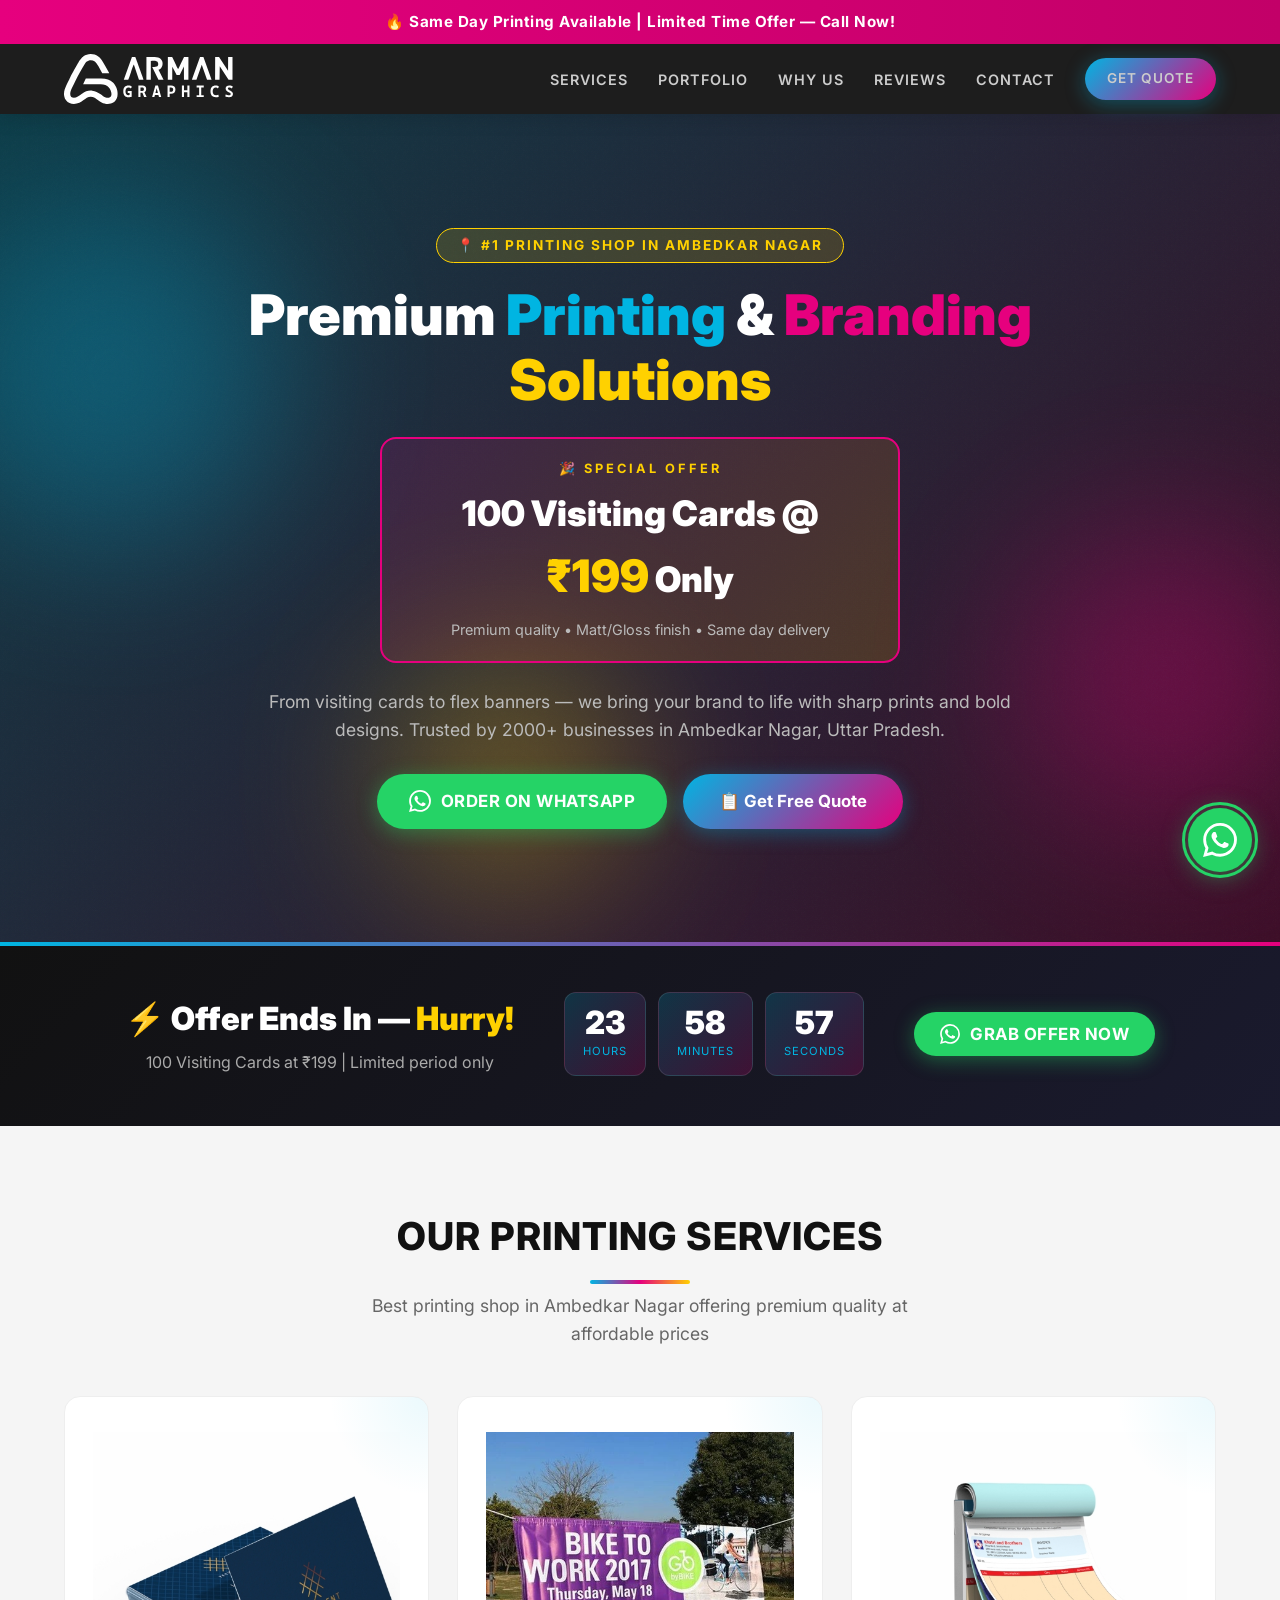
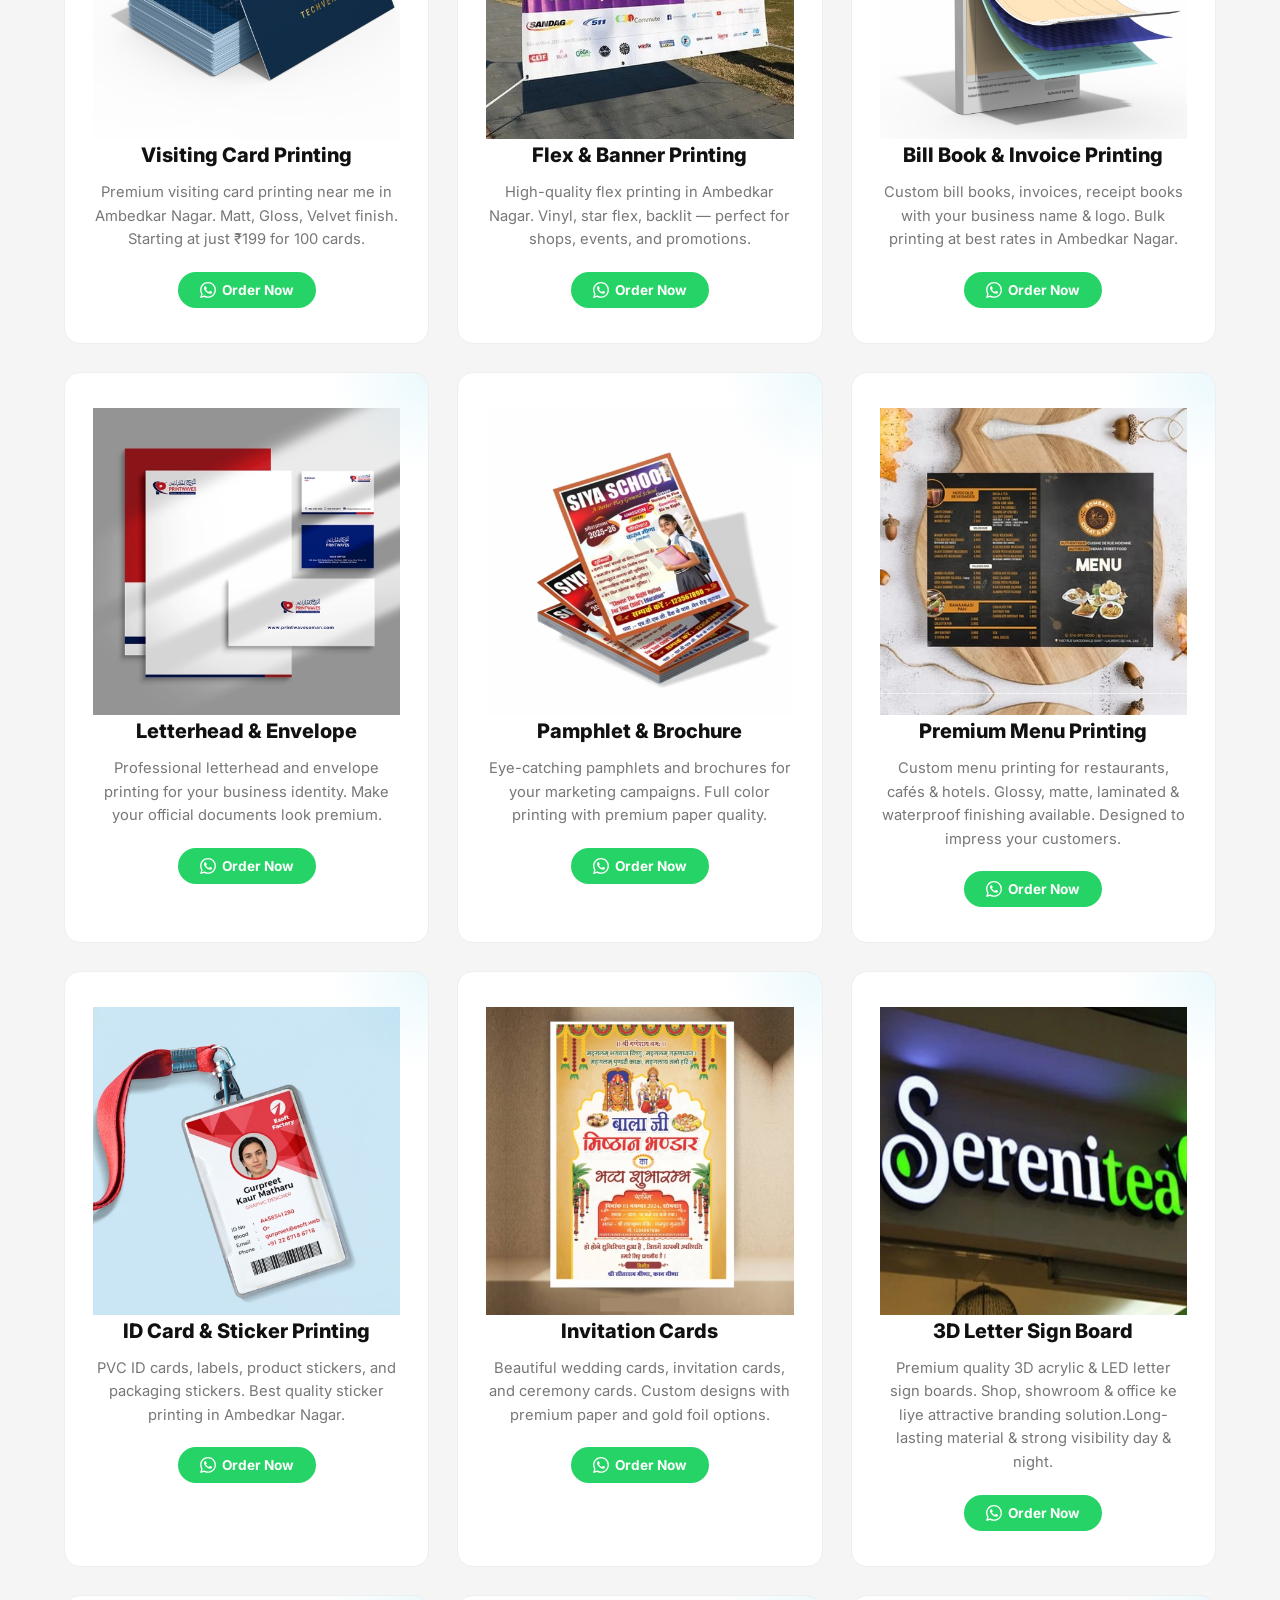
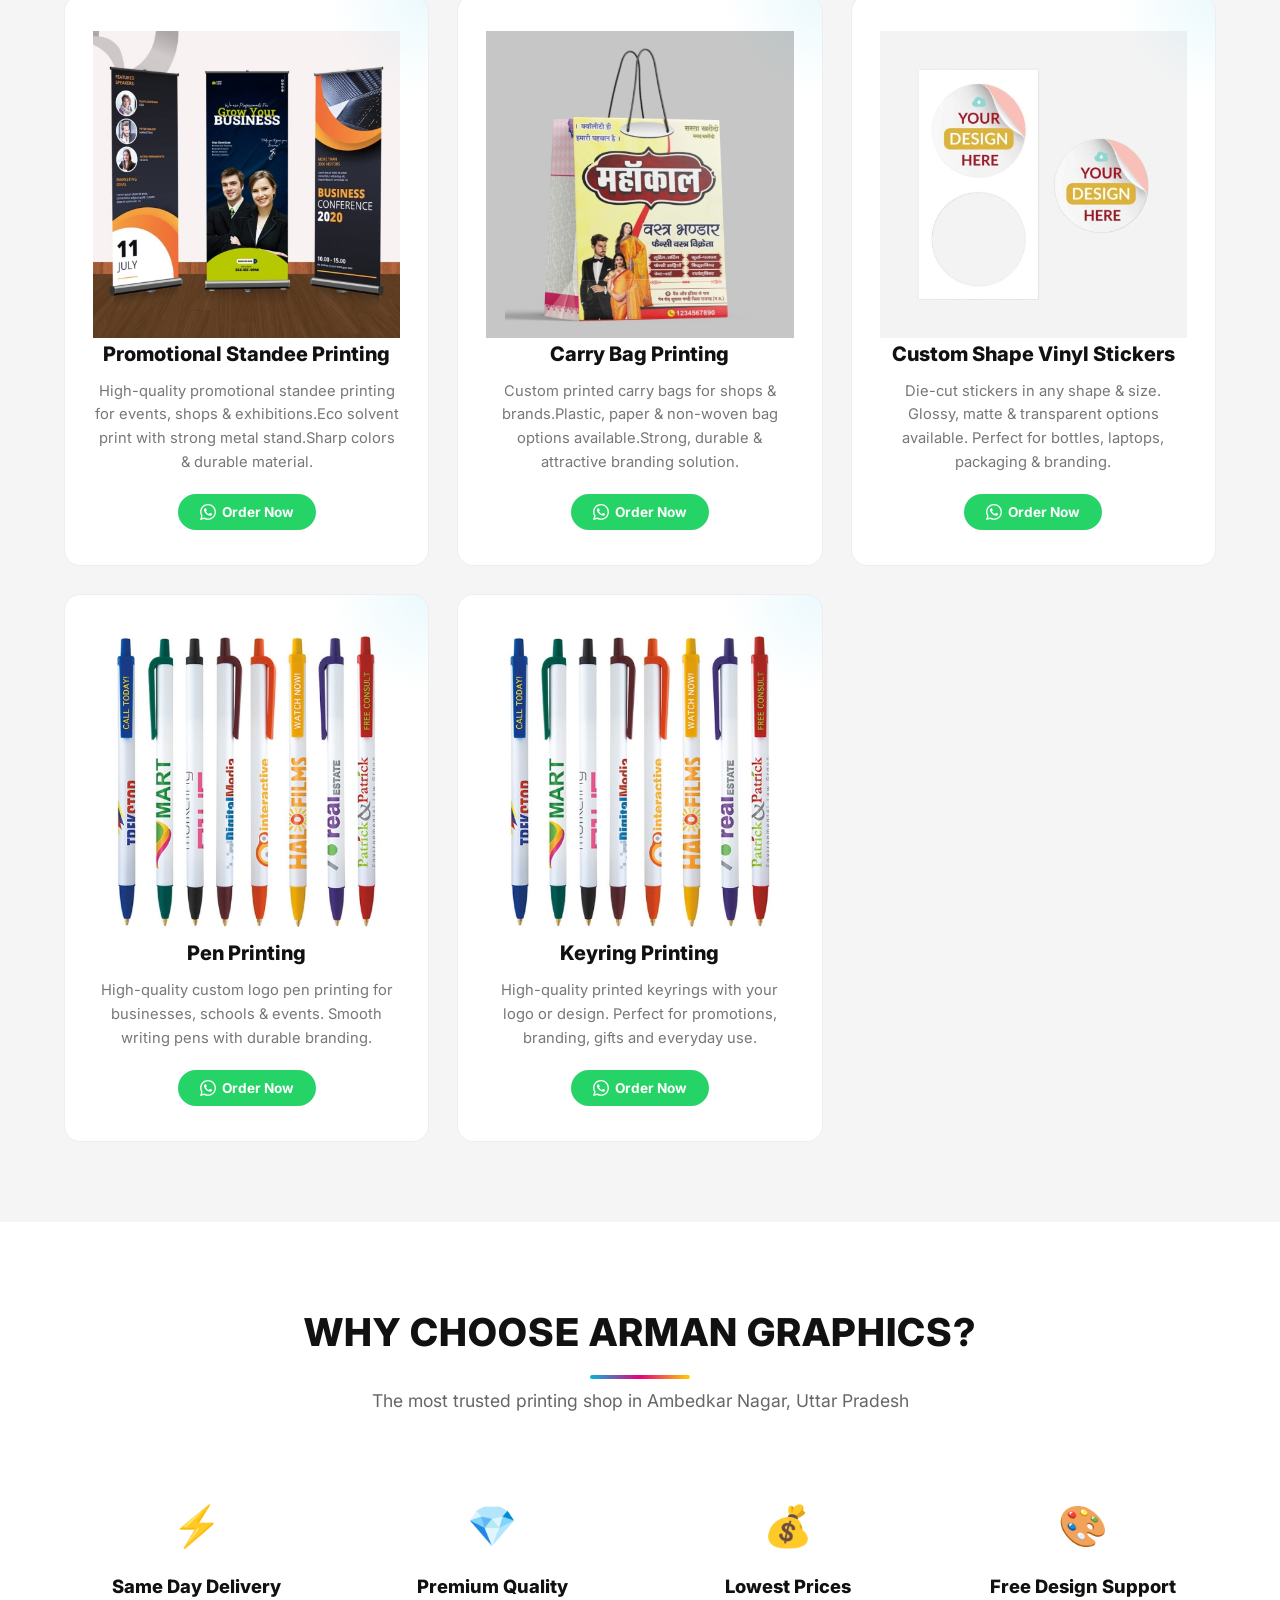
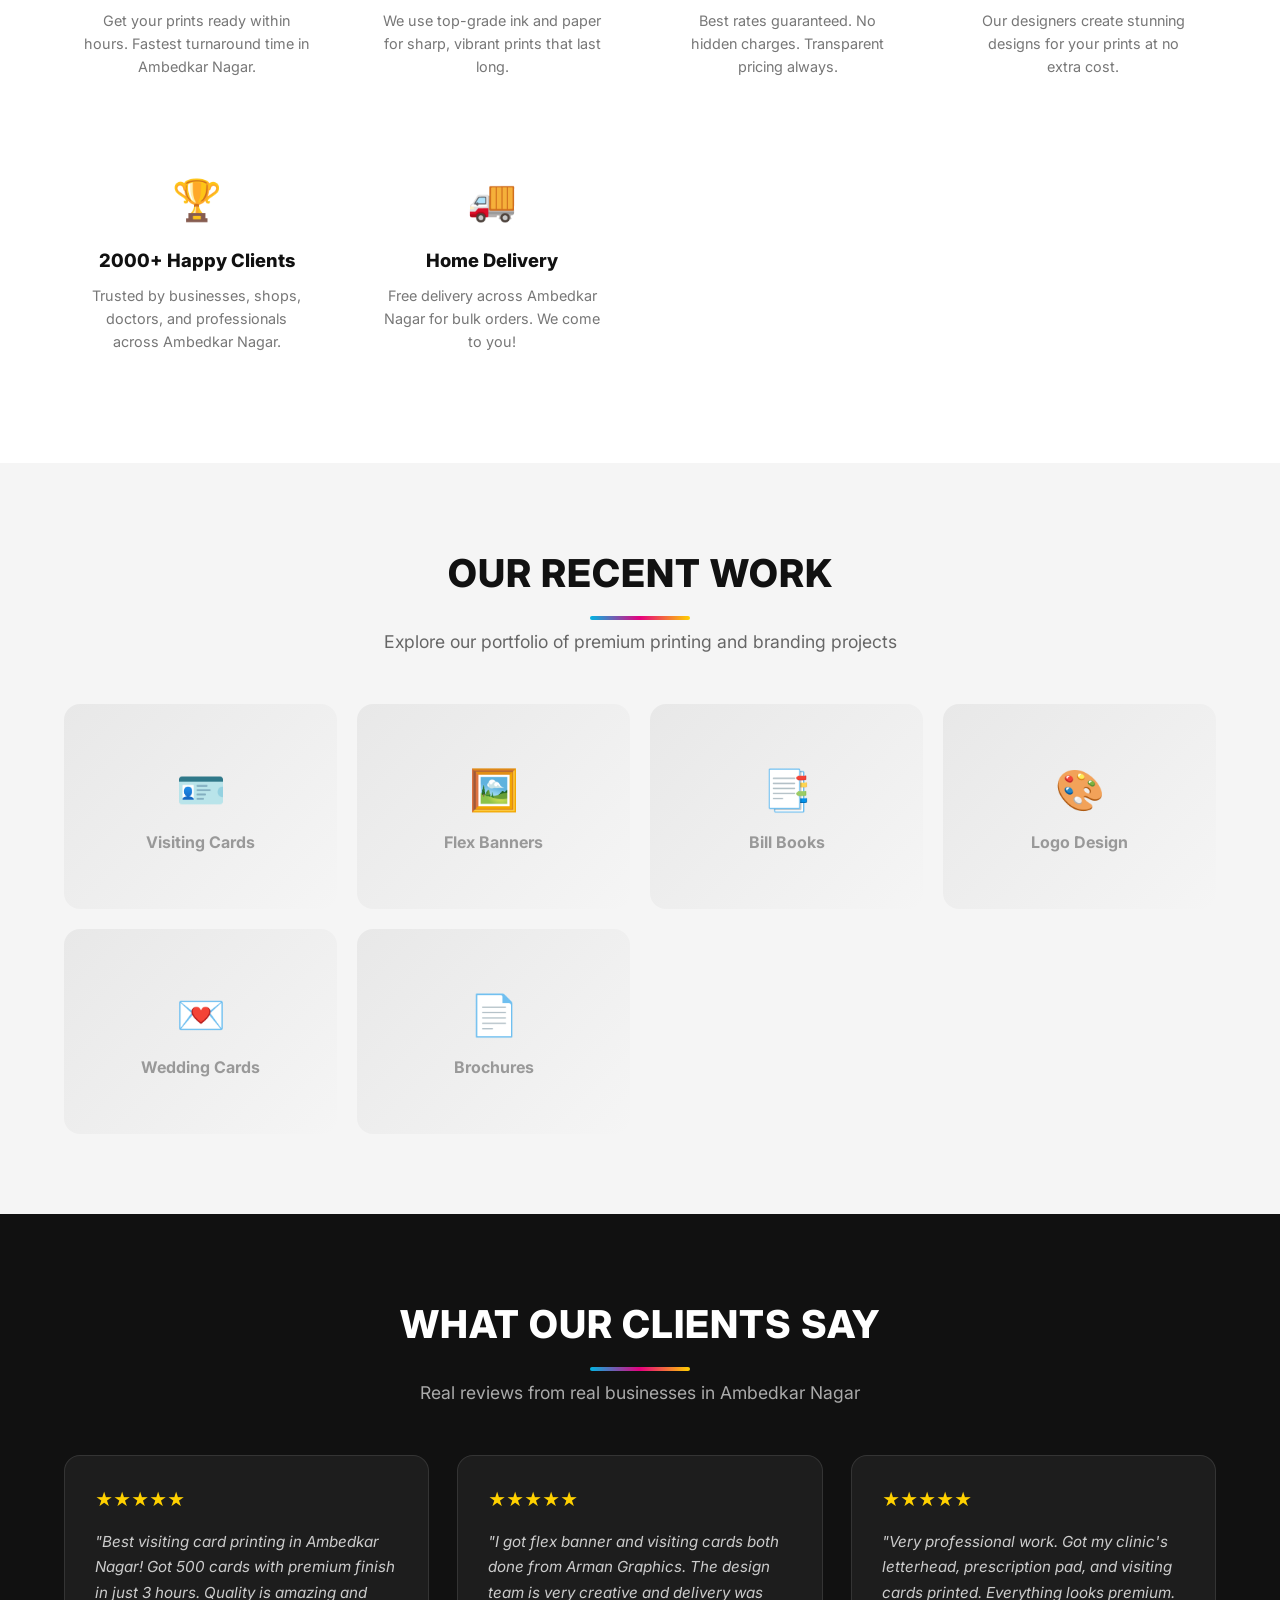
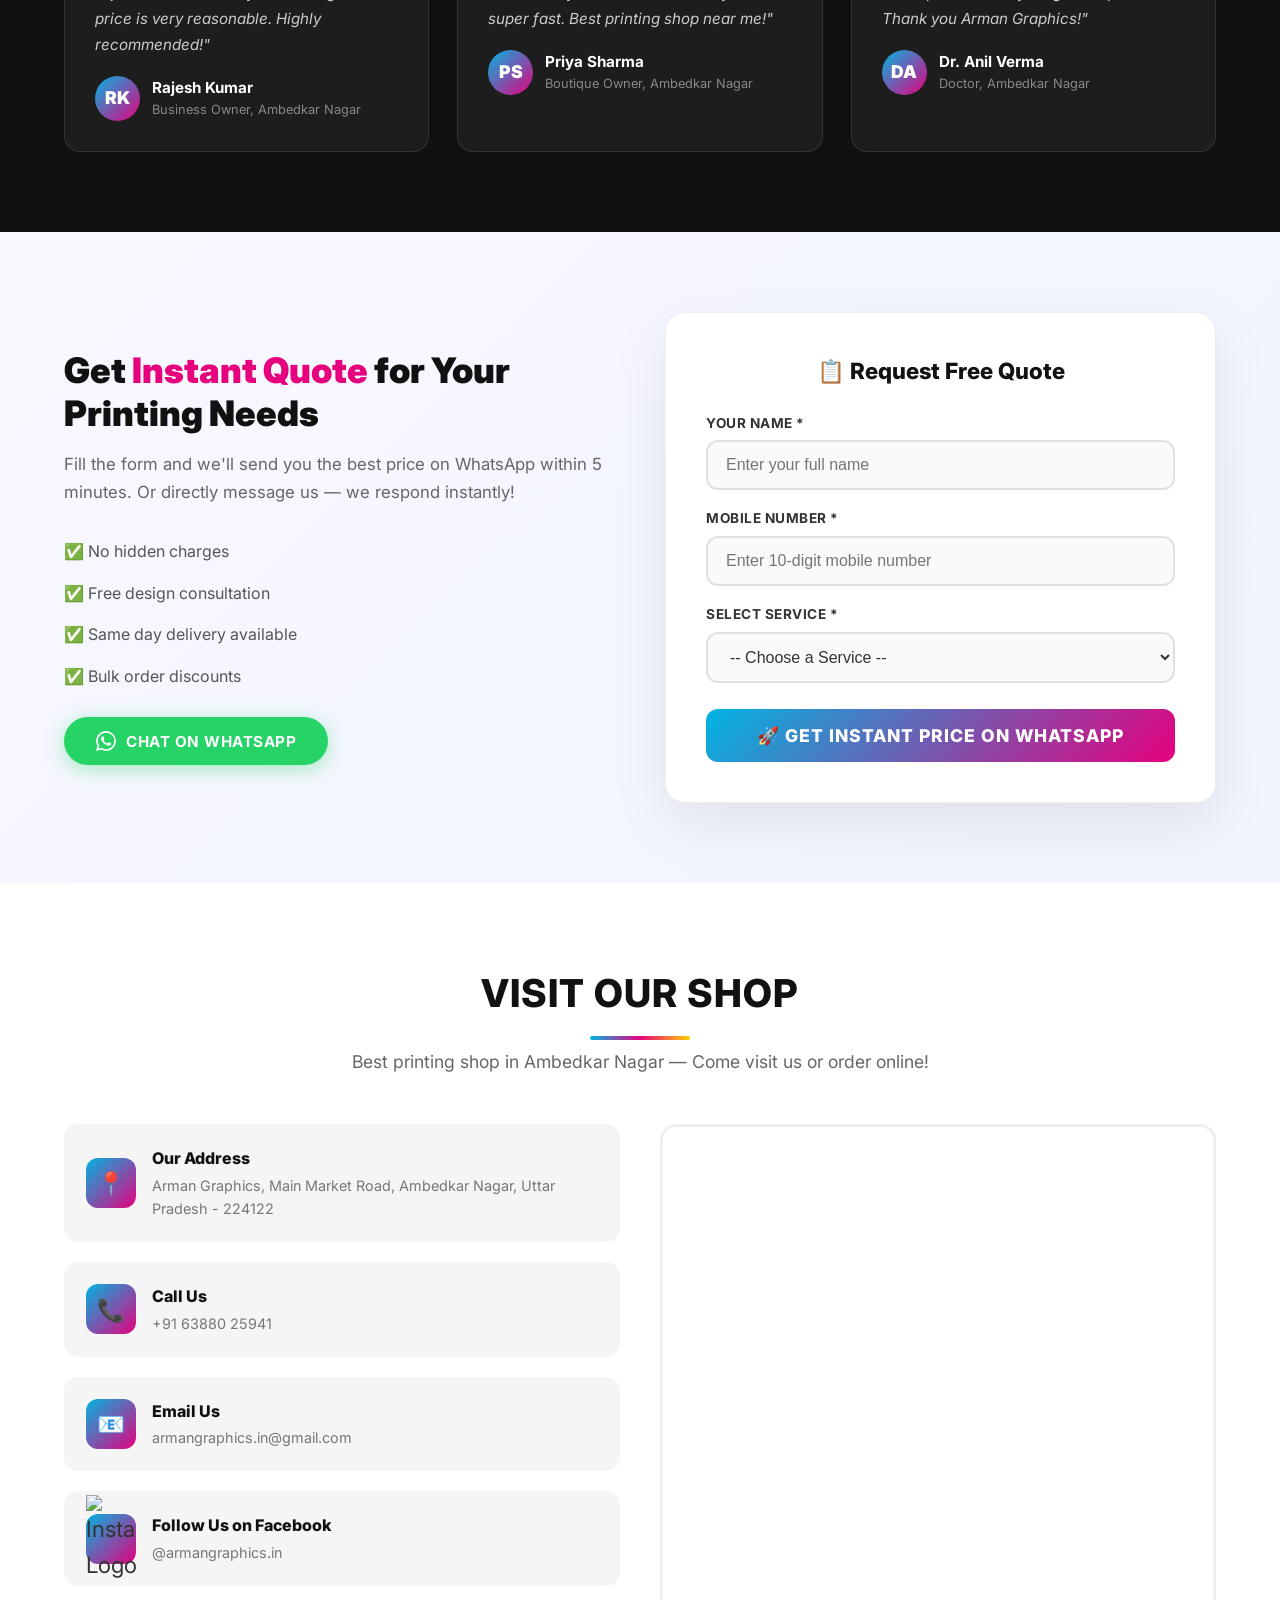
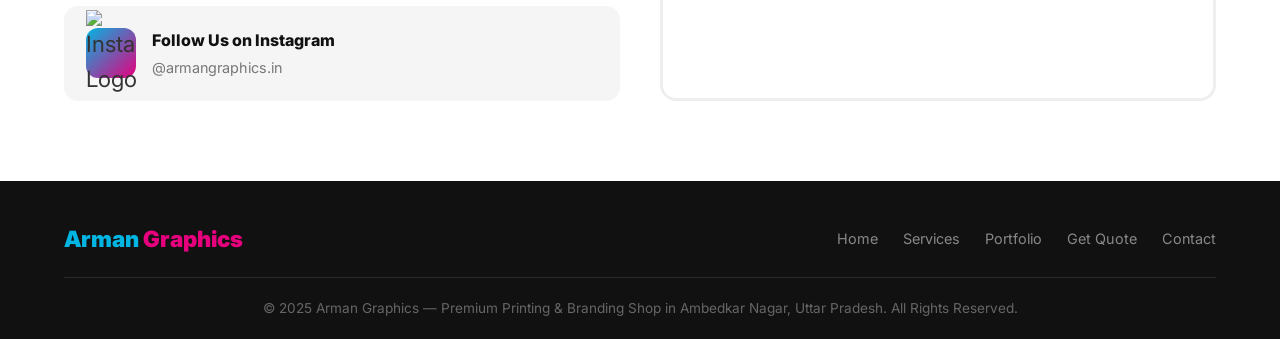
==== commit 4de50684: "add New Prodcut Keyring" ====
--- a/index.html
+++ b/index.html
@@ -554,12 +554,37 @@
            <!-- Service 13: Pen Printing -->
           <div class="service-card reveal">
             <div class="service-image">
-              <img src="images/Pen.jpg" alt="Flex & Banner Printing" />
+              <img src="images/Pen.jpg" alt="Pen Printing" />
             </div>
             <h3>Pen Printing</h3>
             <p>
               High-quality custom logo pen printing for businesses, schools & events. 
               Smooth writing pens with durable branding. 
+            </p>
+            <button
+              class="btn-order"
+              onclick="openWhatsApp('Flex & Banner Printing')"
+            >
+              <svg
+                viewBox="0 0 24 24"
+                style="width: 16px; height: 16px; fill: white"
+              >
+                <path
+                  d="M17.472 14.382c-.297-.149-1.758-.867-2.03-.967-.273-.099-.471-.148-.67.15-.197.297-.767.966-.94 1.164-.173.199-.347.223-.644.075-.297-.15-1.255-.463-2.39-1.475-.883-.788-1.48-1.761-1.653-2.059-.173-.297-.018-.458.13-.606.134-.133.298-.347.446-.52.149-.174.198-.298.298-.497.099-.198.05-.371-.025-.52-.075-.149-.669-1.612-.916-2.207-.242-.579-.487-.5-.669-.51-.173-.008-.371-.01-.57-.01-.198 0-.52.074-.792.372-.272.297-1.04 1.016-1.04 2.479 0 1.462 1.065 2.875 1.213 3.074.149.198 2.096 3.2 5.077 4.487.709.306 1.262.489 1.694.625.712.227 1.36.195 1.871.118.571-.085 1.758-.719 2.006-1.413.248-.694.248-1.289.173-1.413-.074-.124-.272-.198-.57-.347m-5.421 7.403h-.004a9.87 9.87 0 01-5.031-1.378l-.361-.214-3.741.982.998-3.648-.235-.374a9.86 9.86 0 01-1.51-5.26c.001-5.45 4.436-9.884 9.888-9.884 2.64 0 5.122 1.03 6.988 2.898a9.825 9.825 0 012.893 6.994c-.003 5.45-4.437 9.884-9.885 9.884m8.413-18.297A11.815 11.815 0 0012.05 0C5.495 0 .16 5.335.157 11.892c0 2.096.547 4.142 1.588 5.945L.057 24l6.305-1.654a11.882 11.882 0 005.683 1.448h.005c6.554 0 11.89-5.335 11.893-11.893a11.821 11.821 0 00-3.48-8.413z"
+                />
+              </svg>
+              Order Now
+            </button>
+          </div>
+
+          <!-- Service 13: Pen Printing -->
+          <div class="service-card reveal">
+            <div class="service-image">
+              <img src="images/Pen.jpg" alt="Pen Printing" />
+            </div>
+            <h3>Keyring Printing</h3>
+            <p>
+              High-quality printed keyrings with your logo or design. Perfect for promotions, branding, gifts and everyday use.
             </p>
             <button
               class="btn-order"
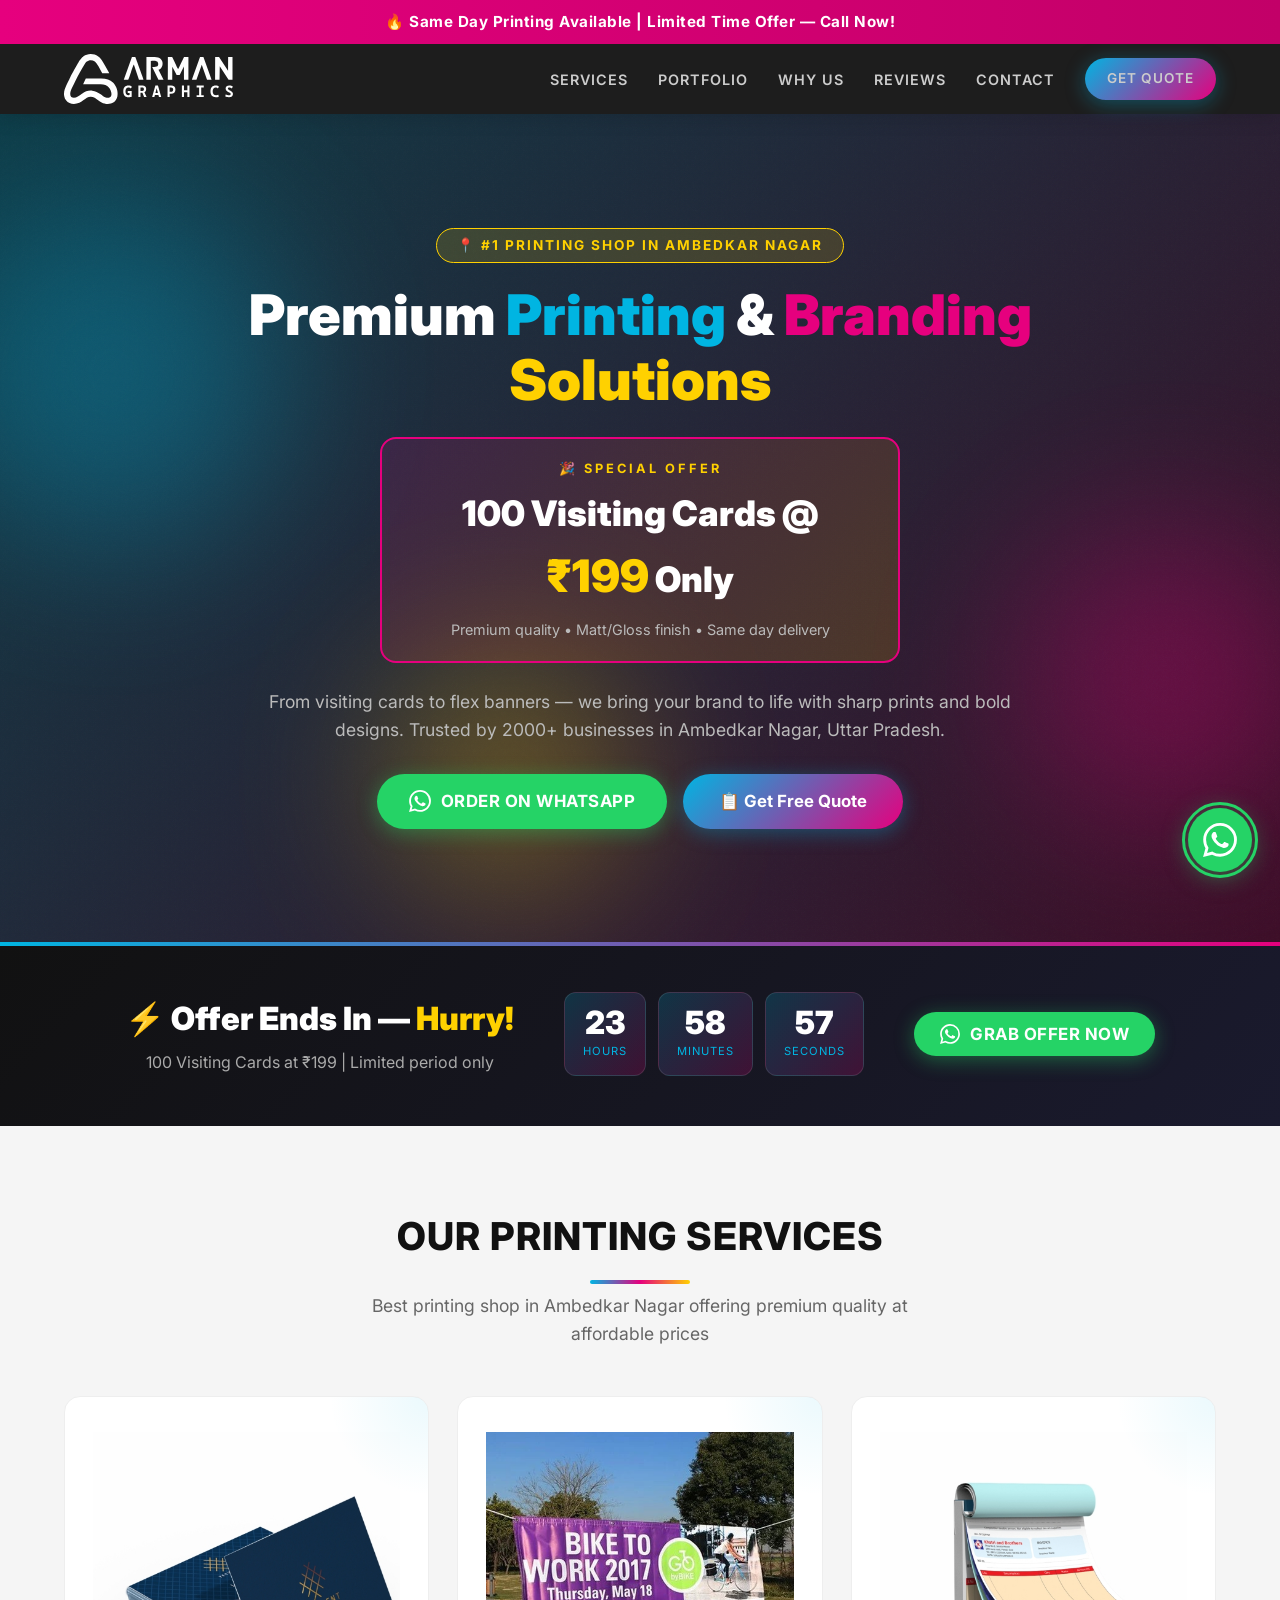
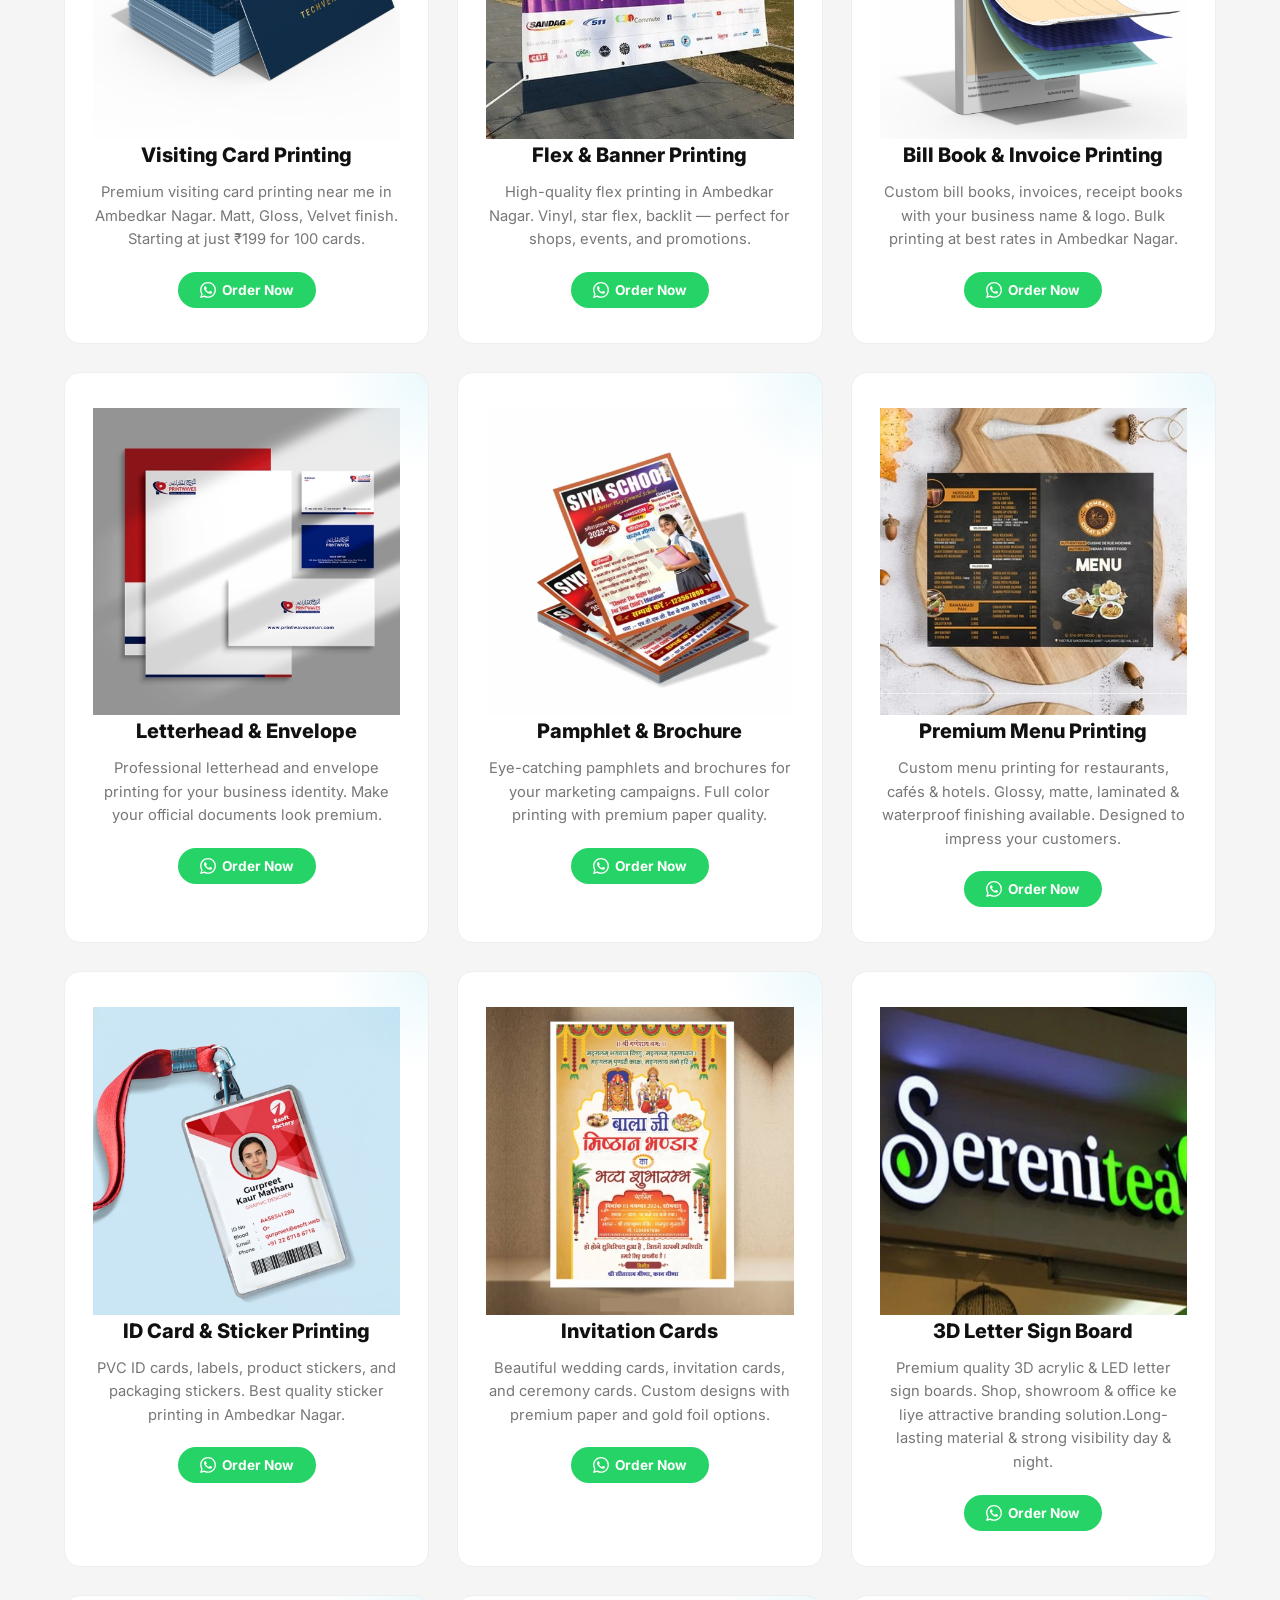
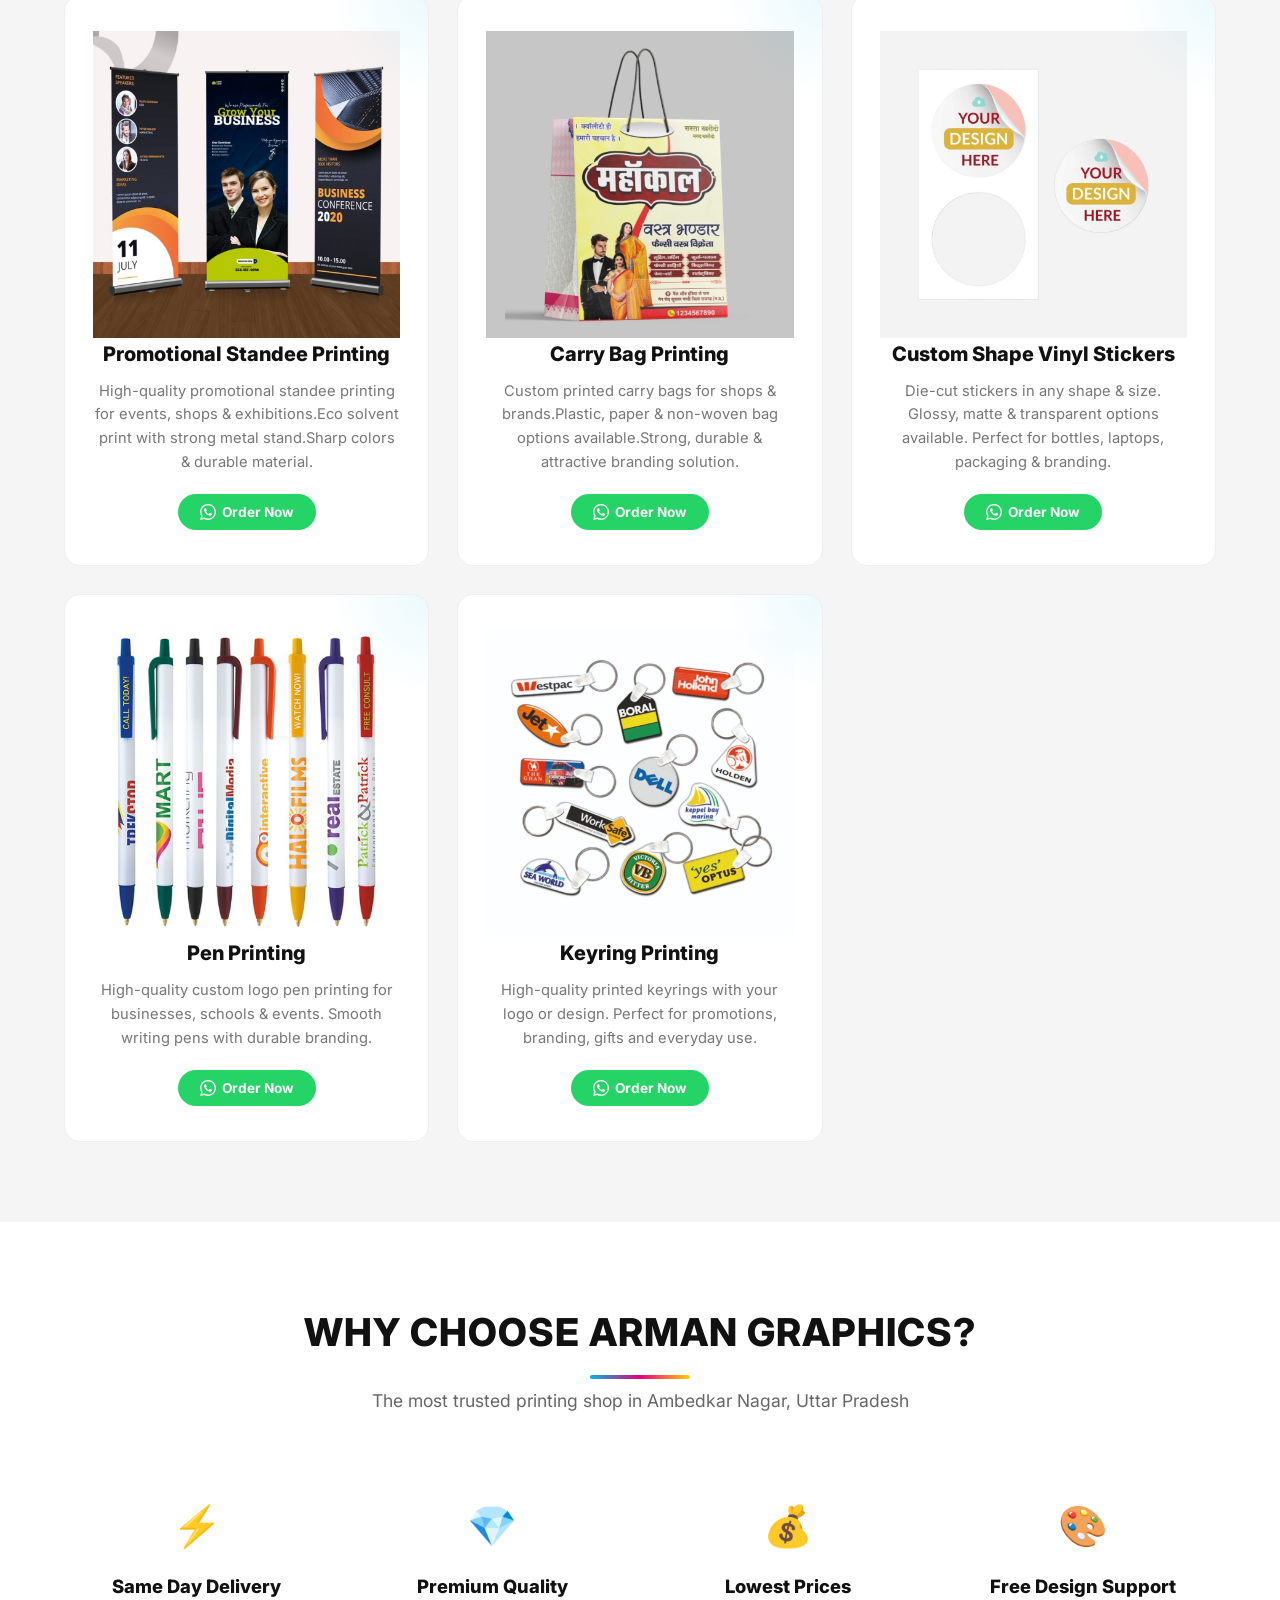
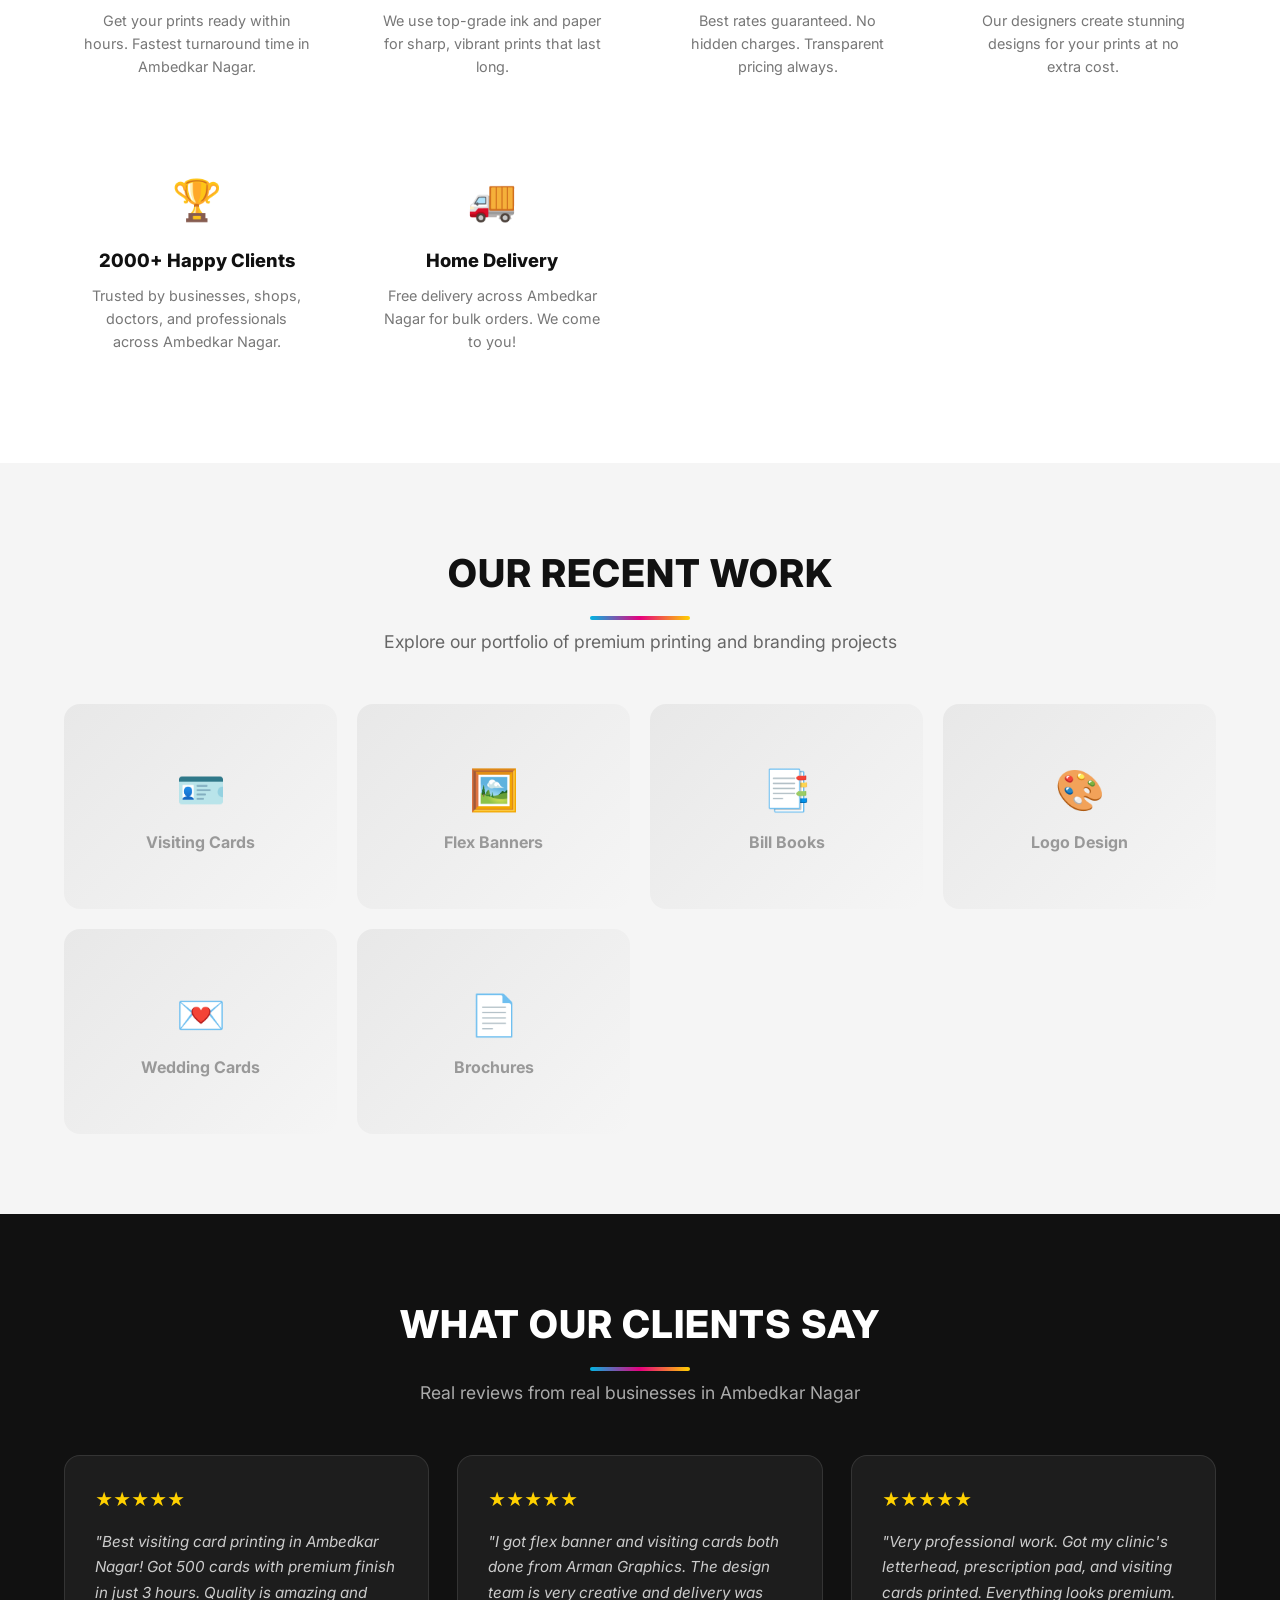
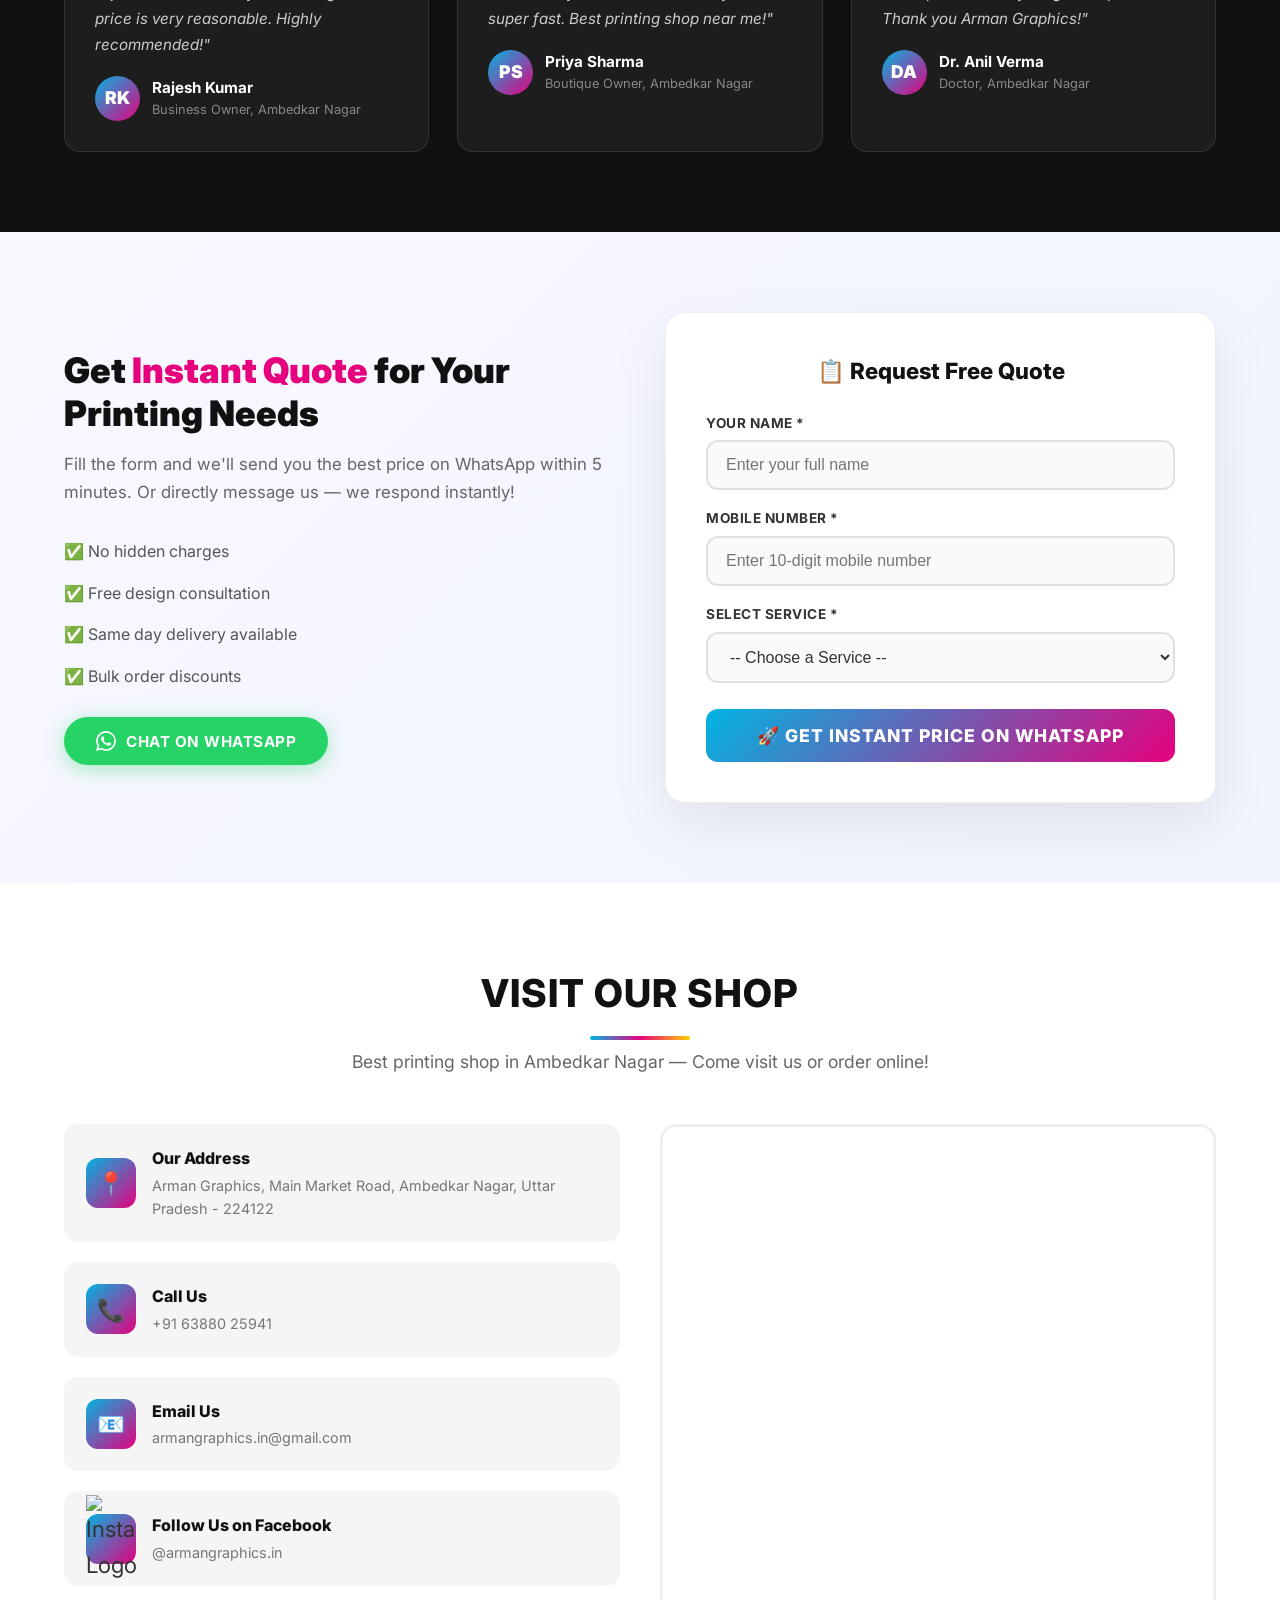
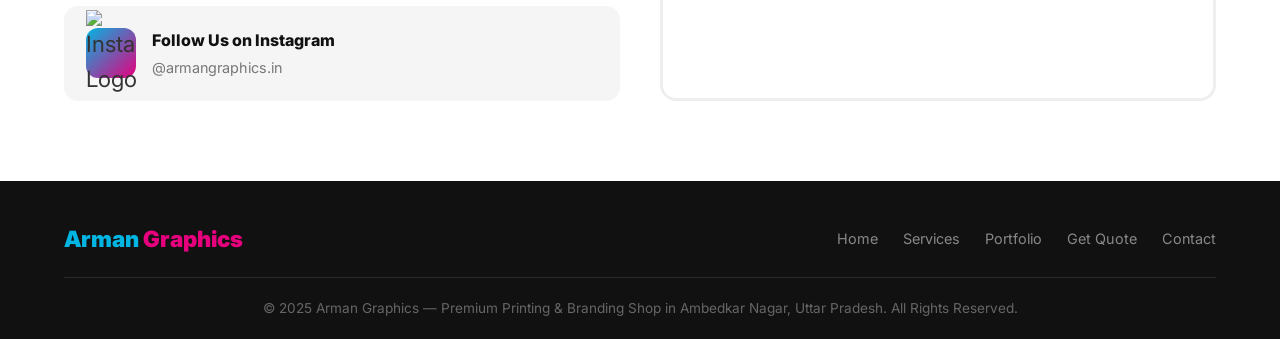
==== commit 4cd1224e: "Add New Prodcut" ====
--- a/index.html
+++ b/index.html
@@ -580,7 +580,7 @@
           <!-- Service 13: Pen Printing -->
           <div class="service-card reveal">
             <div class="service-image">
-              <img src="images/Pen.jpg" alt="Pen Printing" />
+              <img src="images/Keyring.jpg" alt="Keyring Printing" />
             </div>
             <h3>Keyring Printing</h3>
             <p>
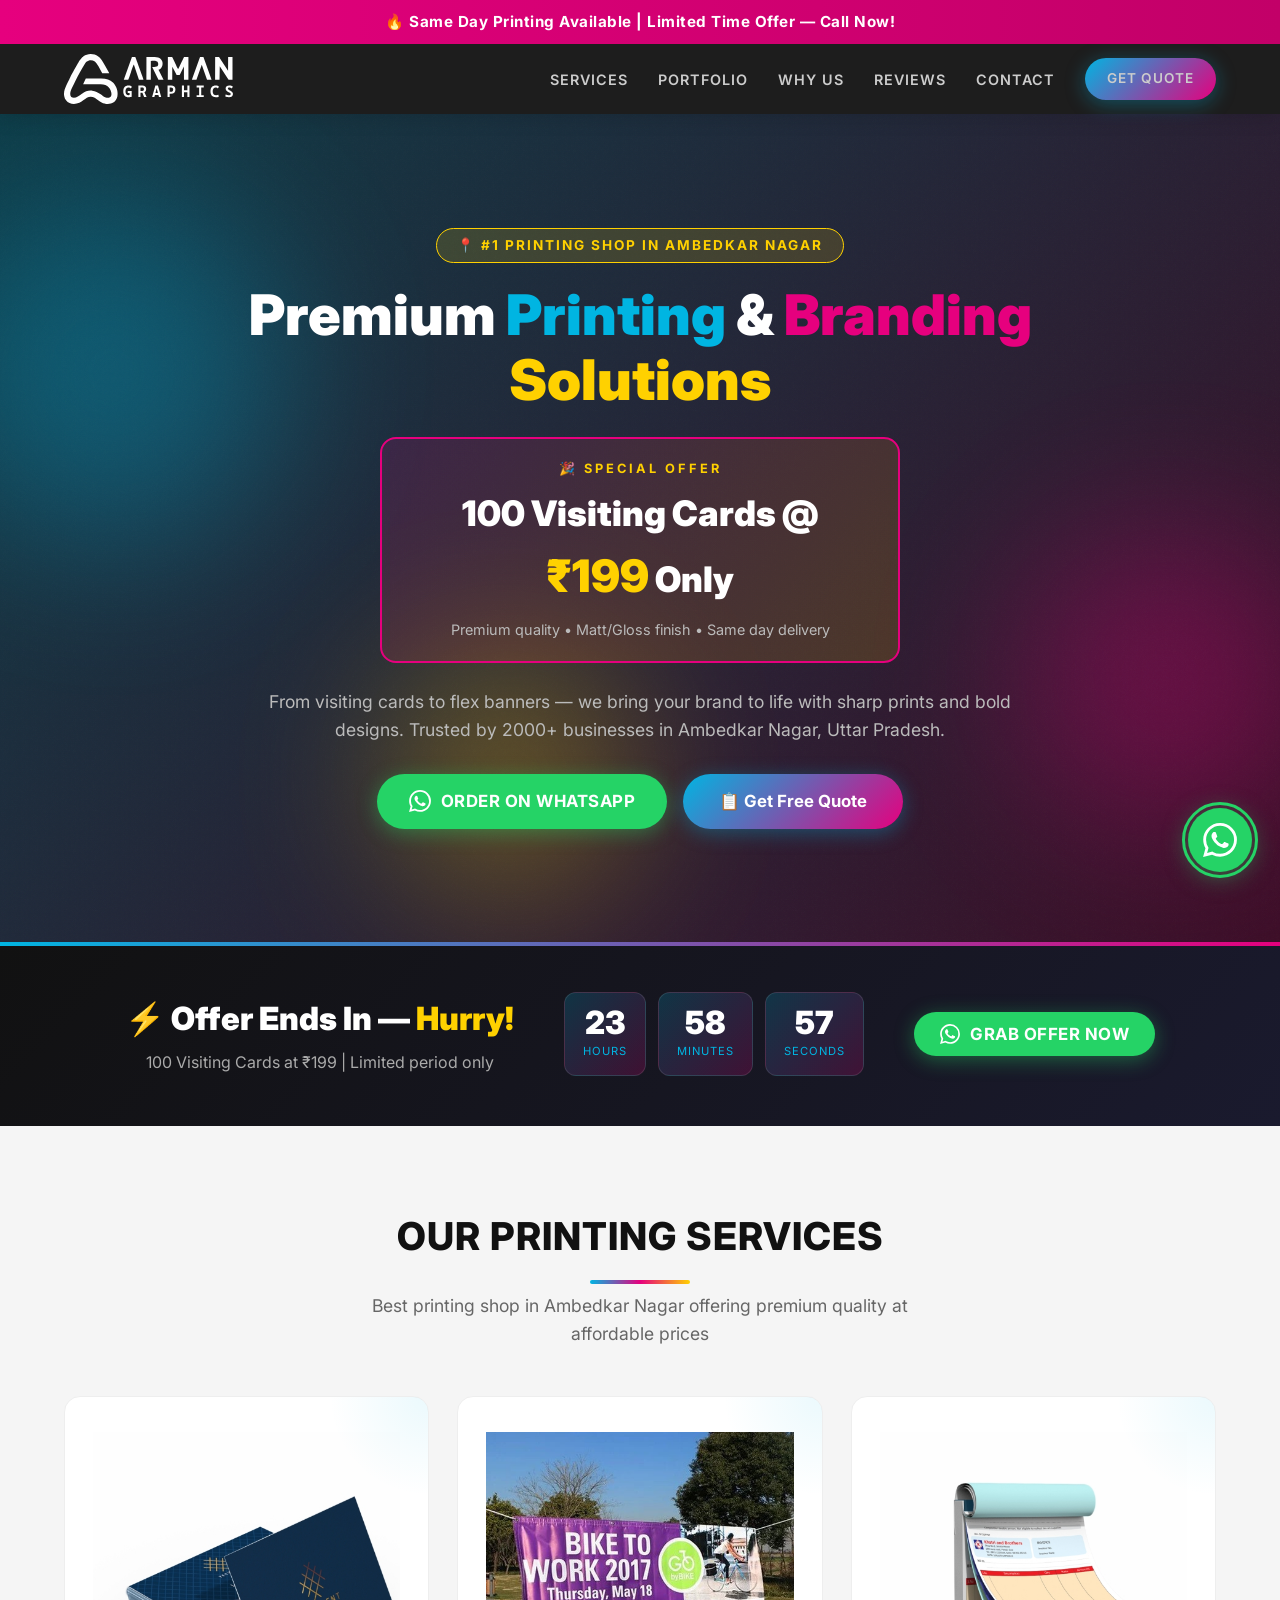
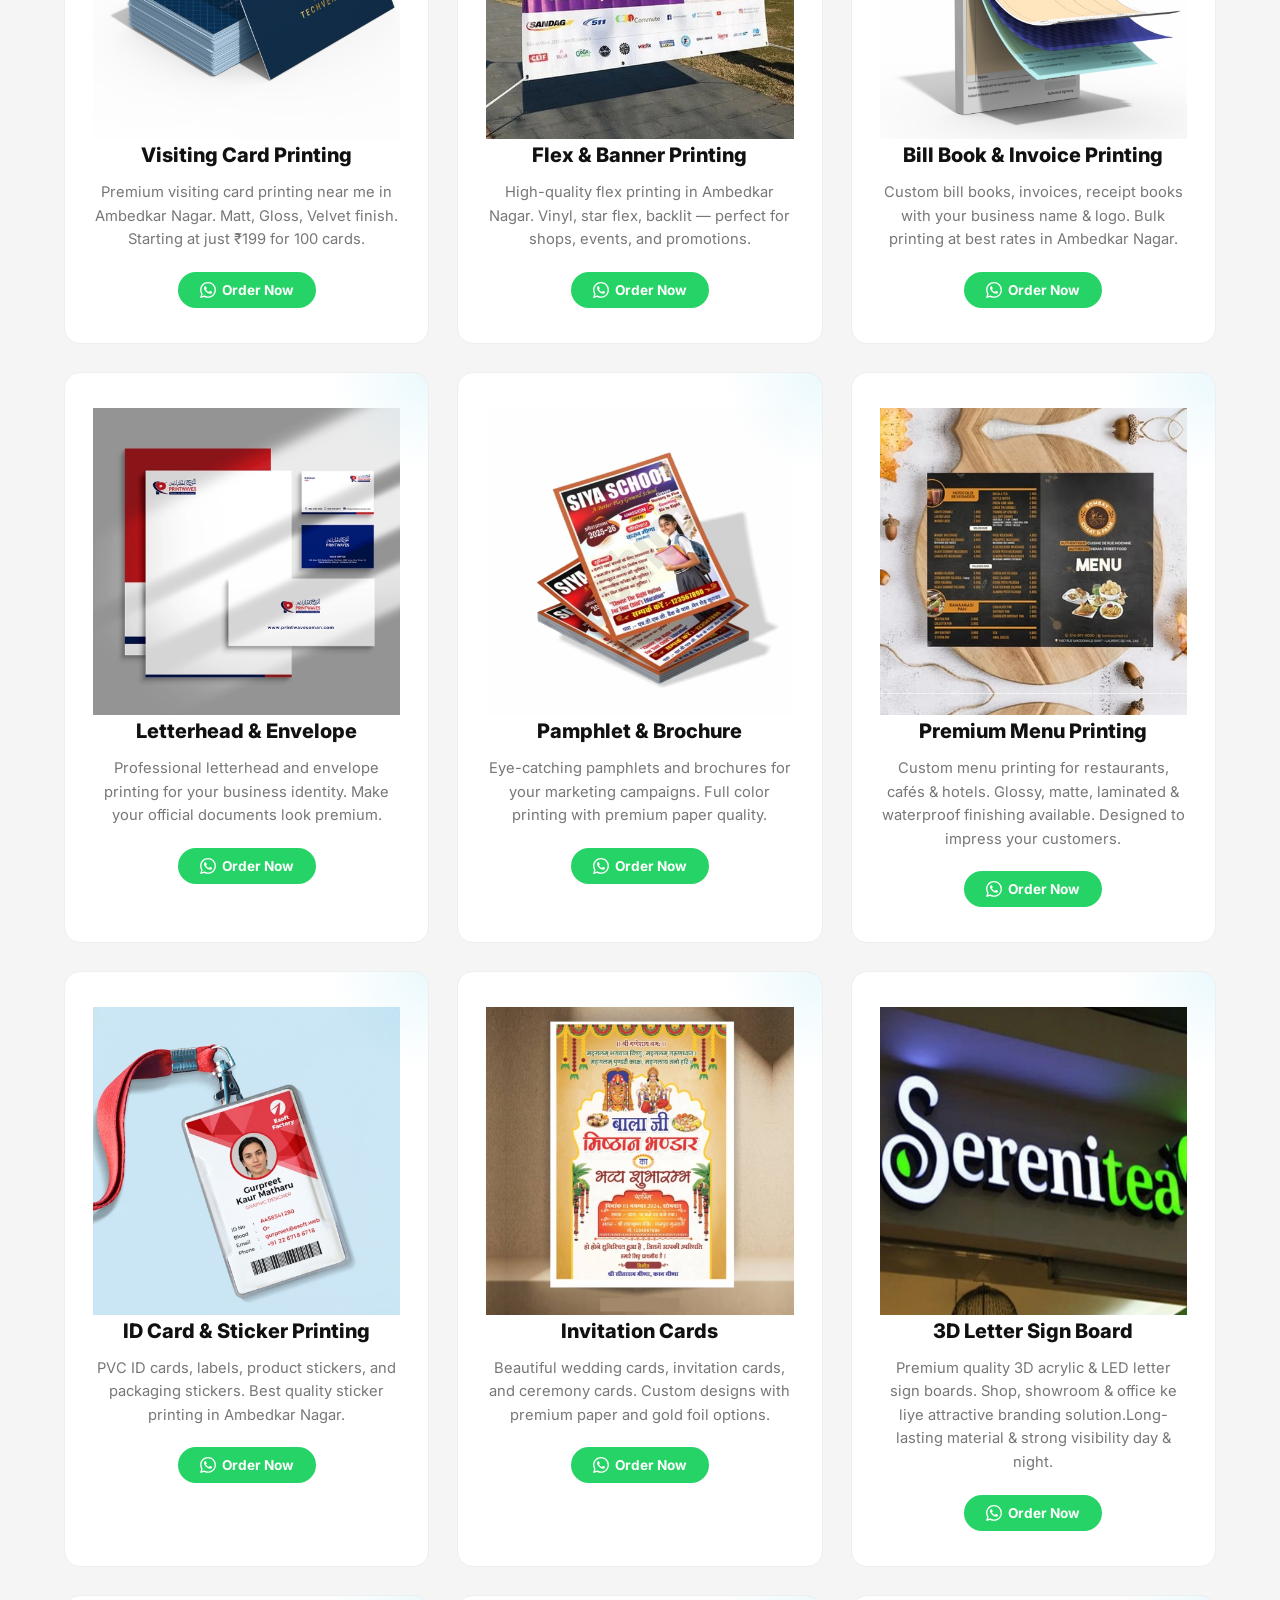
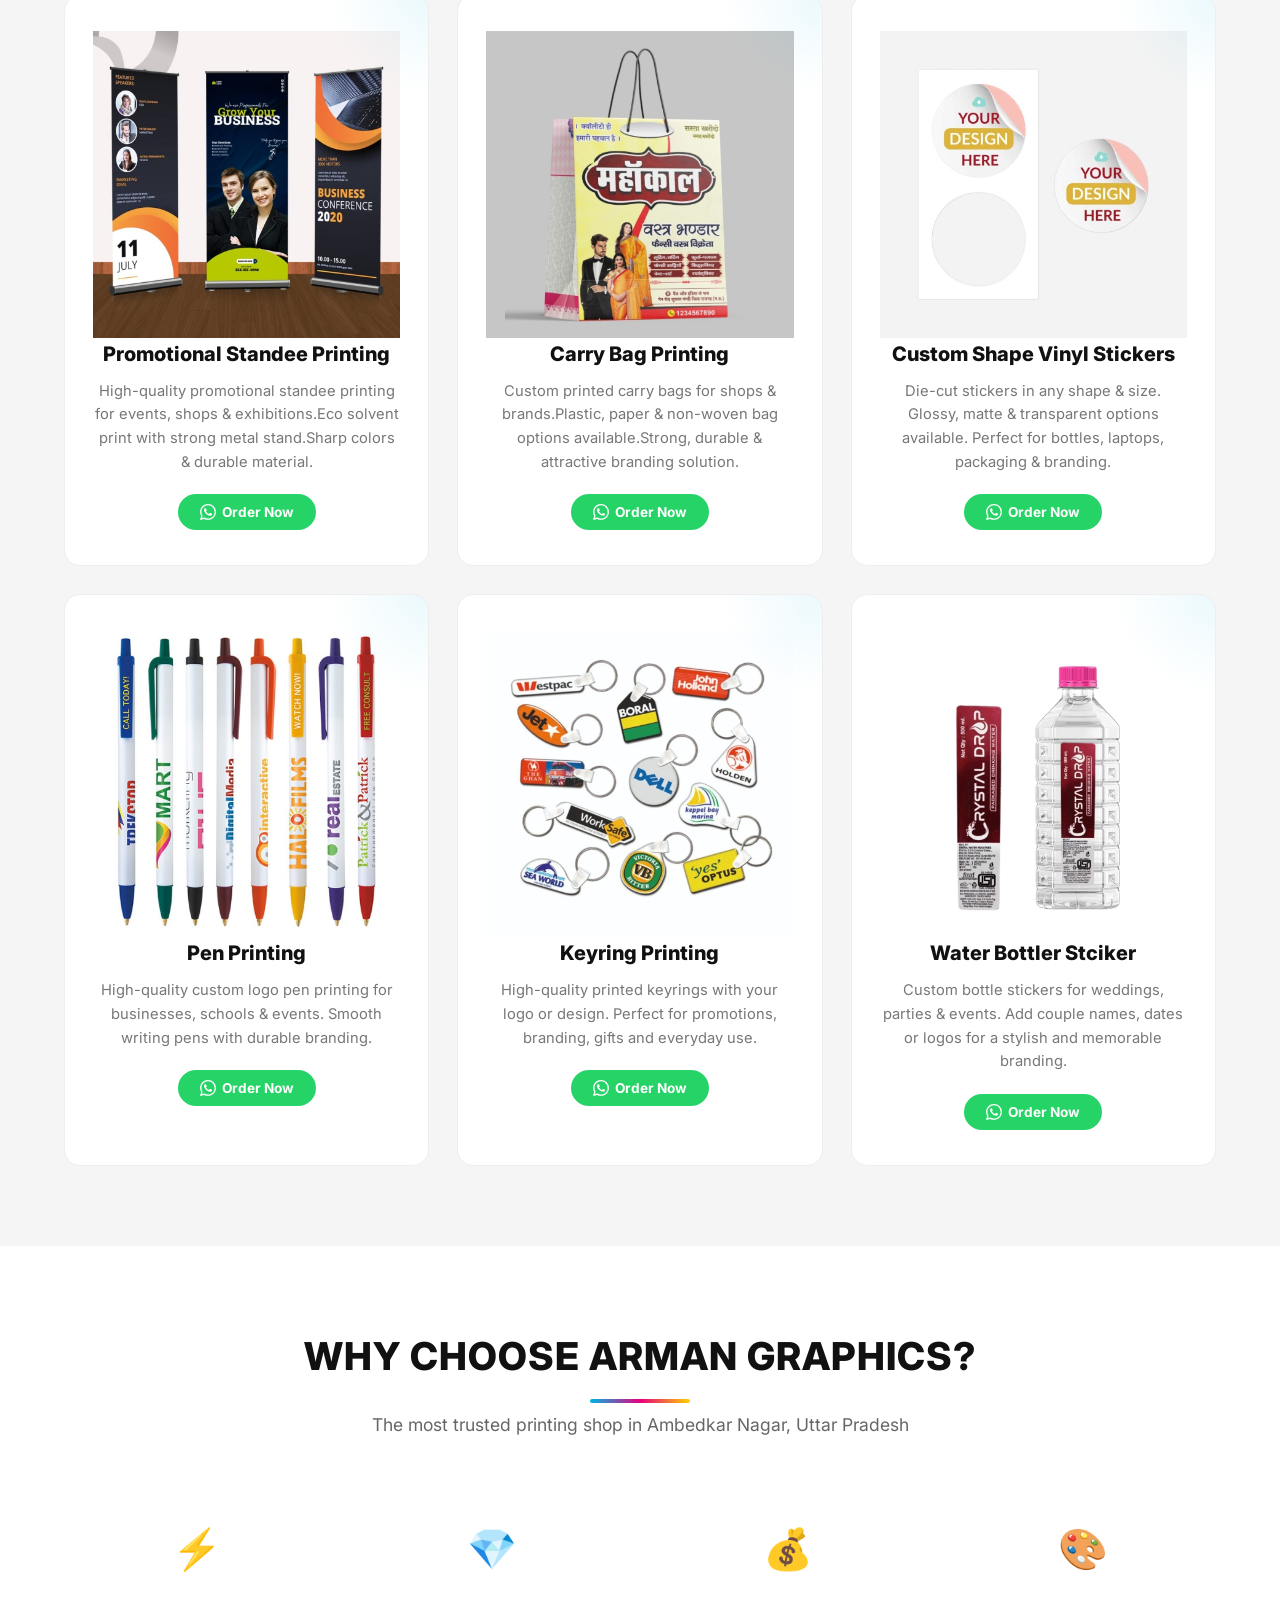
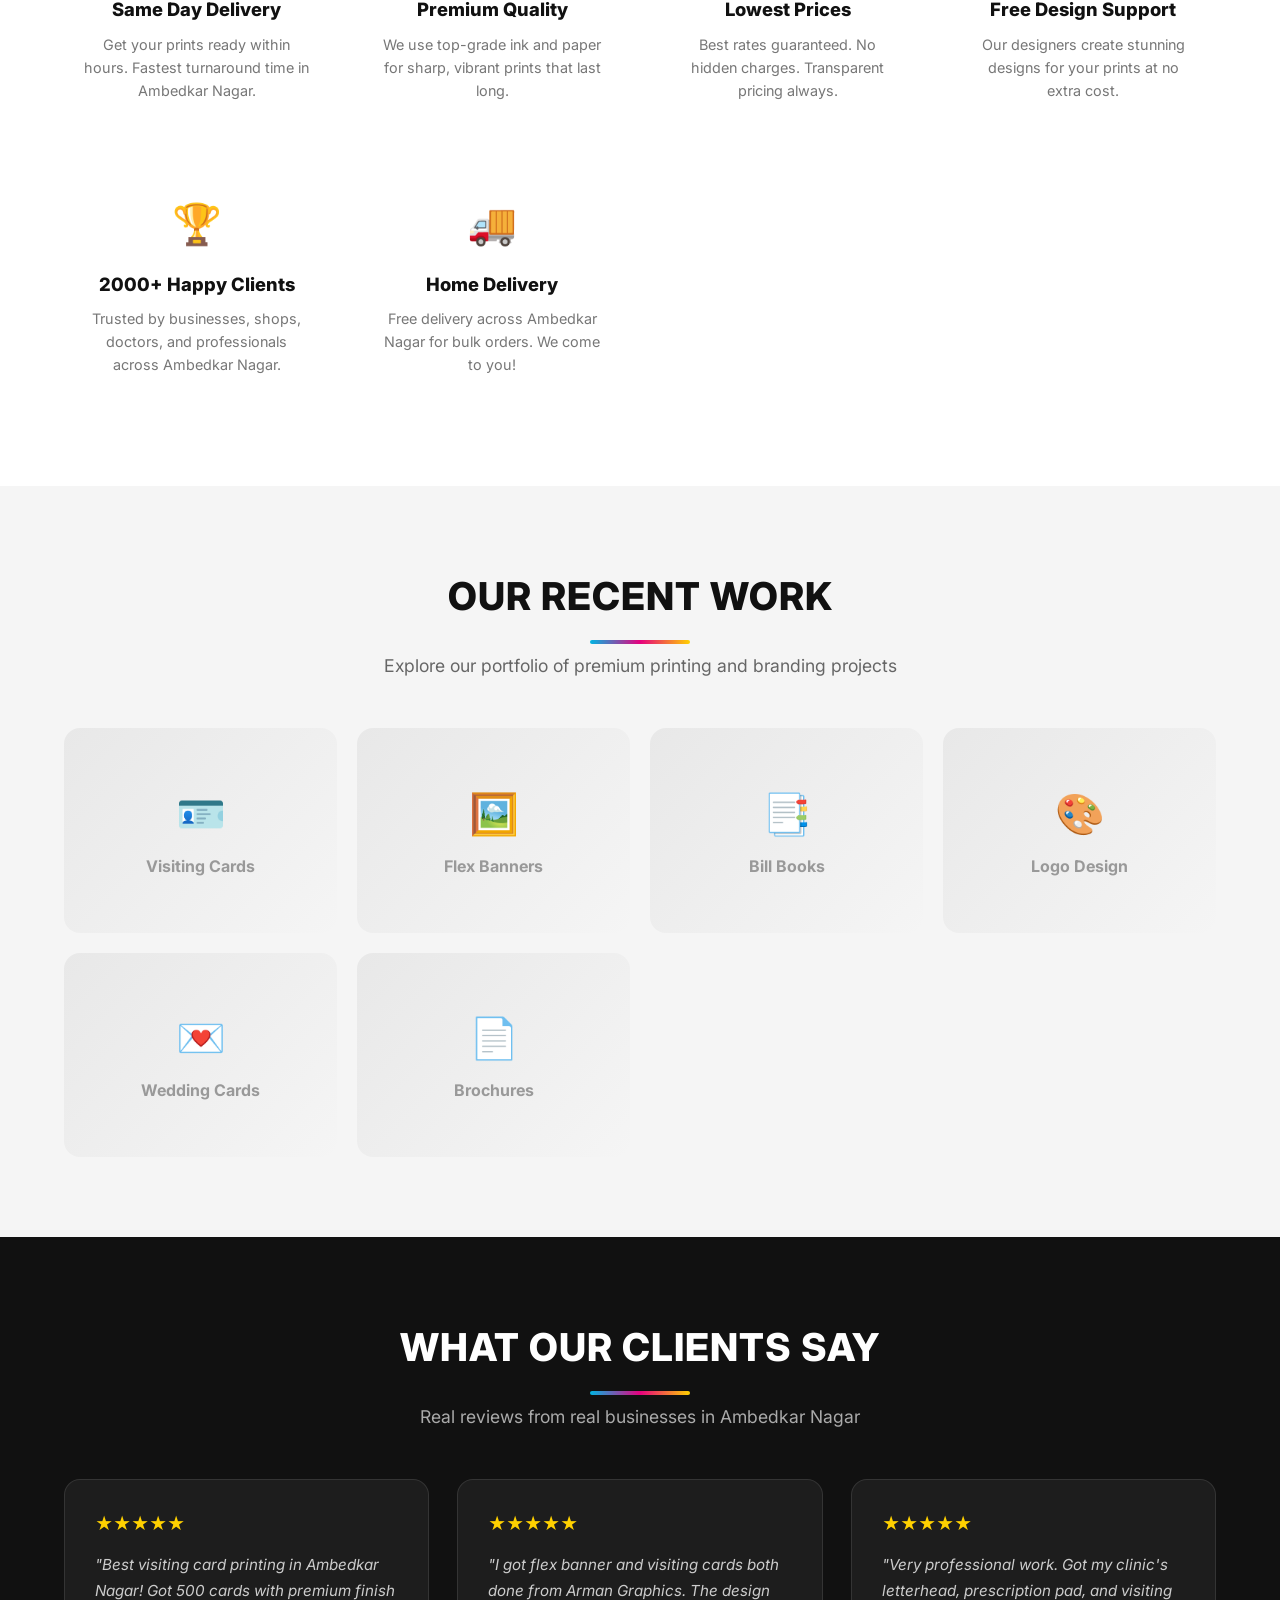
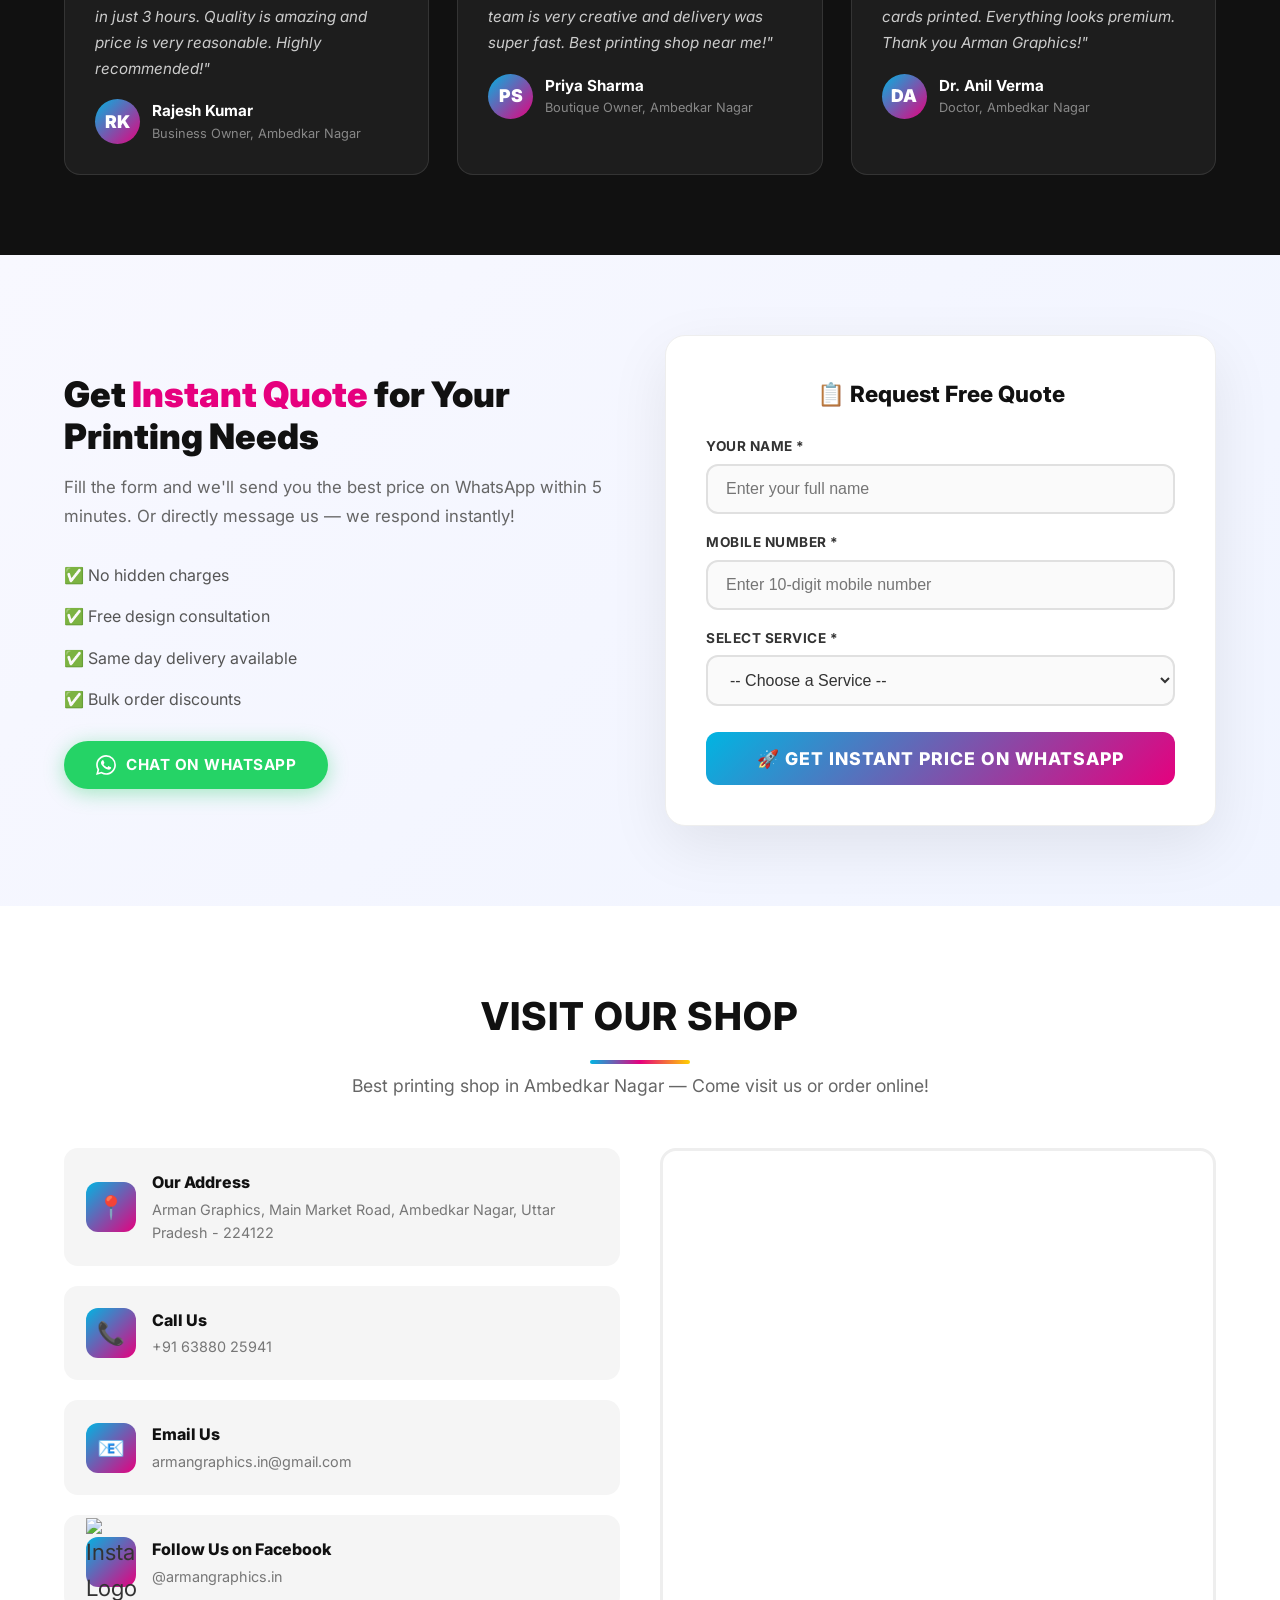
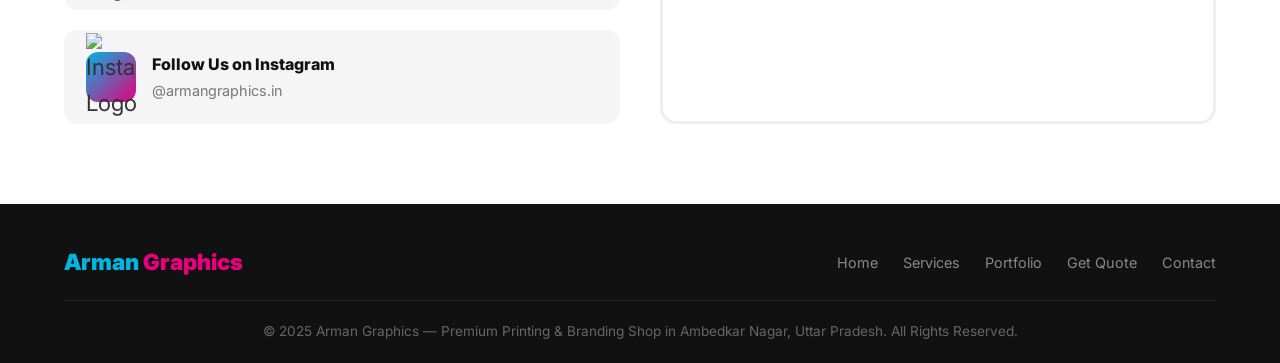
==== commit fa8866e0: "Add New Prodcut" ====
--- a/index.html
+++ b/index.html
@@ -577,7 +577,7 @@
             </button>
           </div>
 
-          <!-- Service 13: Pen Printing -->
+          <!-- Service 14: Pen Printing -->
           <div class="service-card reveal">
             <div class="service-image">
               <img src="images/Keyring.jpg" alt="Keyring Printing" />
@@ -585,6 +585,31 @@
             <h3>Keyring Printing</h3>
             <p>
               High-quality printed keyrings with your logo or design. Perfect for promotions, branding, gifts and everyday use.
+            </p>
+            <button
+              class="btn-order"
+              onclick="openWhatsApp('Flex & Banner Printing')"
+            >
+              <svg
+                viewBox="0 0 24 24"
+                style="width: 16px; height: 16px; fill: white"
+              >
+                <path
+                  d="M17.472 14.382c-.297-.149-1.758-.867-2.03-.967-.273-.099-.471-.148-.67.15-.197.297-.767.966-.94 1.164-.173.199-.347.223-.644.075-.297-.15-1.255-.463-2.39-1.475-.883-.788-1.48-1.761-1.653-2.059-.173-.297-.018-.458.13-.606.134-.133.298-.347.446-.52.149-.174.198-.298.298-.497.099-.198.05-.371-.025-.52-.075-.149-.669-1.612-.916-2.207-.242-.579-.487-.5-.669-.51-.173-.008-.371-.01-.57-.01-.198 0-.52.074-.792.372-.272.297-1.04 1.016-1.04 2.479 0 1.462 1.065 2.875 1.213 3.074.149.198 2.096 3.2 5.077 4.487.709.306 1.262.489 1.694.625.712.227 1.36.195 1.871.118.571-.085 1.758-.719 2.006-1.413.248-.694.248-1.289.173-1.413-.074-.124-.272-.198-.57-.347m-5.421 7.403h-.004a9.87 9.87 0 01-5.031-1.378l-.361-.214-3.741.982.998-3.648-.235-.374a9.86 9.86 0 01-1.51-5.26c.001-5.45 4.436-9.884 9.888-9.884 2.64 0 5.122 1.03 6.988 2.898a9.825 9.825 0 012.893 6.994c-.003 5.45-4.437 9.884-9.885 9.884m8.413-18.297A11.815 11.815 0 0012.05 0C5.495 0 .16 5.335.157 11.892c0 2.096.547 4.142 1.588 5.945L.057 24l6.305-1.654a11.882 11.882 0 005.683 1.448h.005c6.554 0 11.89-5.335 11.893-11.893a11.821 11.821 0 00-3.48-8.413z"
+                />
+              </svg>
+              Order Now
+            </button>
+          </div>
+
+          <!-- Service 15: Pen Printing -->
+          <div class="service-card reveal">
+            <div class="service-image">
+              <img src="images/Bottle Sticker.jpg" alt="Bottle Sticker" />
+            </div>
+            <h3>Water Bottler Stciker</h3>
+            <p>
+              Custom bottle stickers for weddings, parties & events. Add couple names, dates or logos for a stylish and memorable branding.
             </p>
             <button
               class="btn-order"
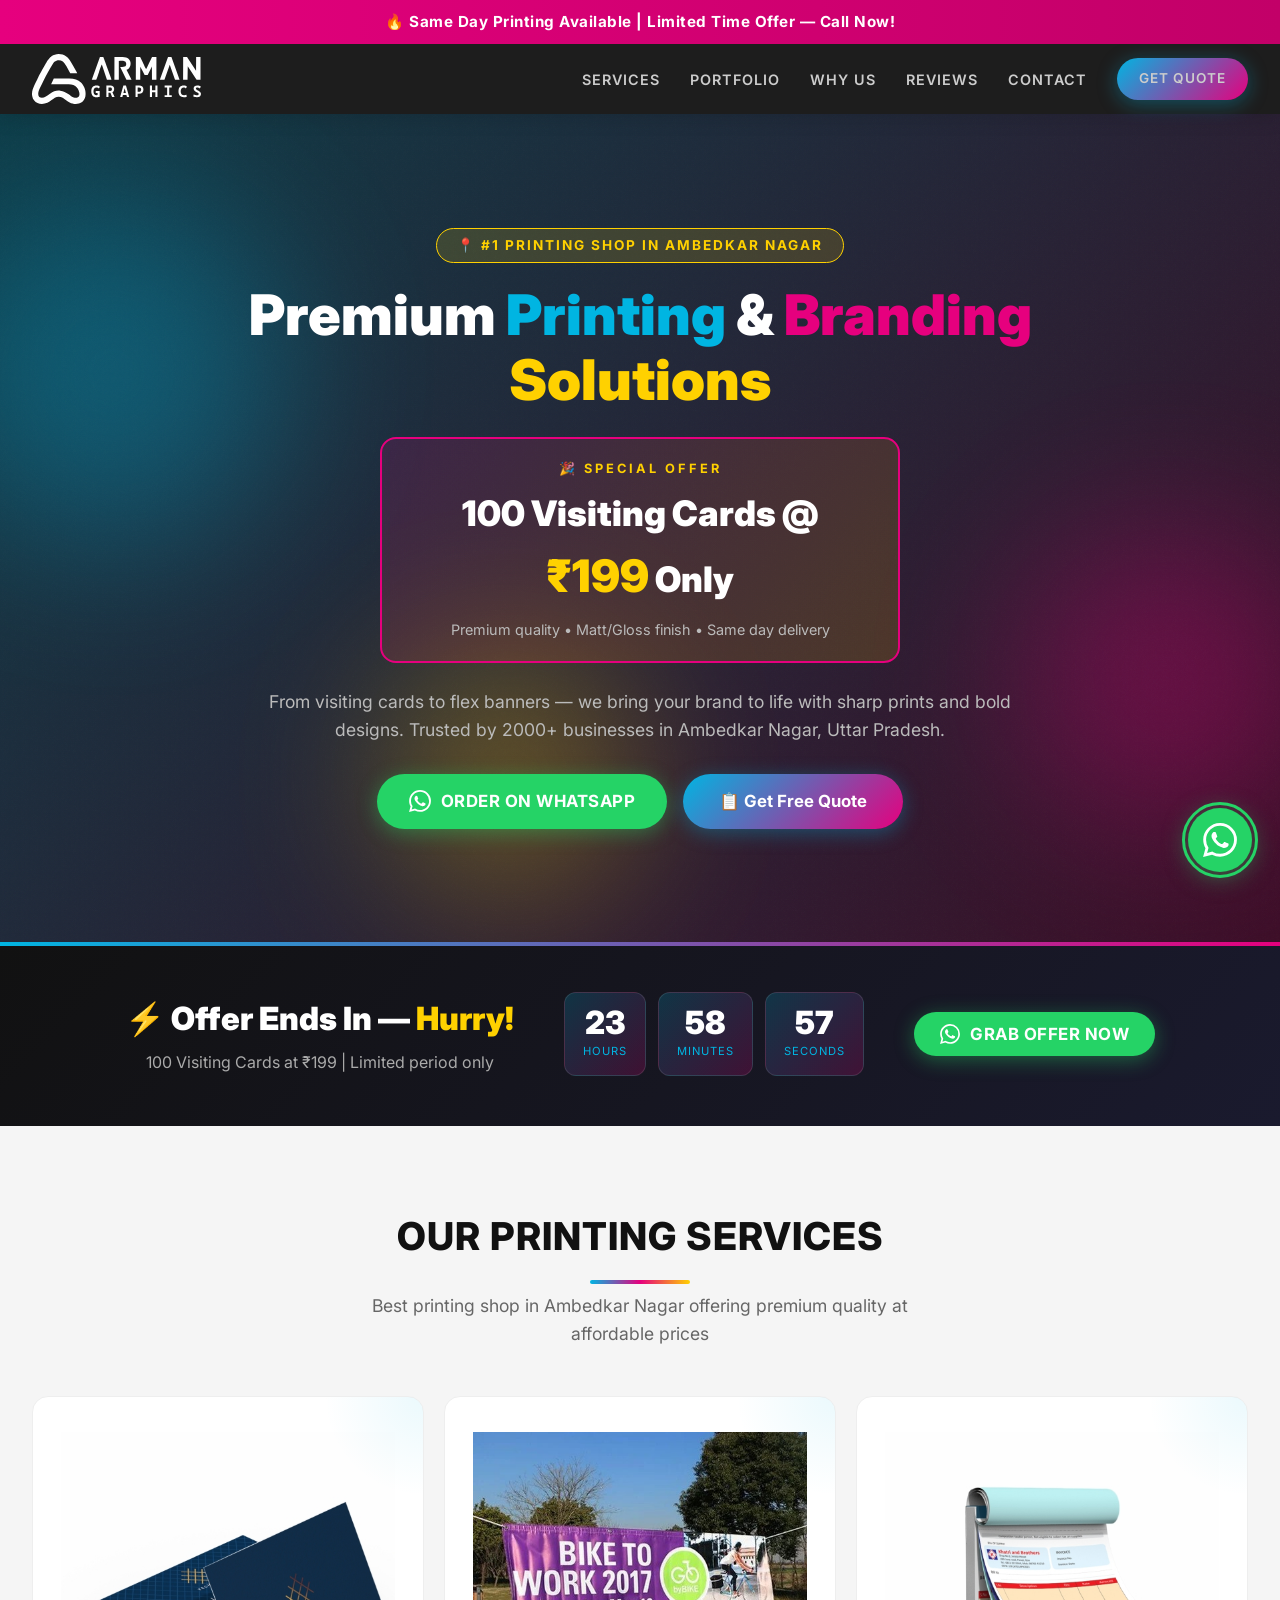
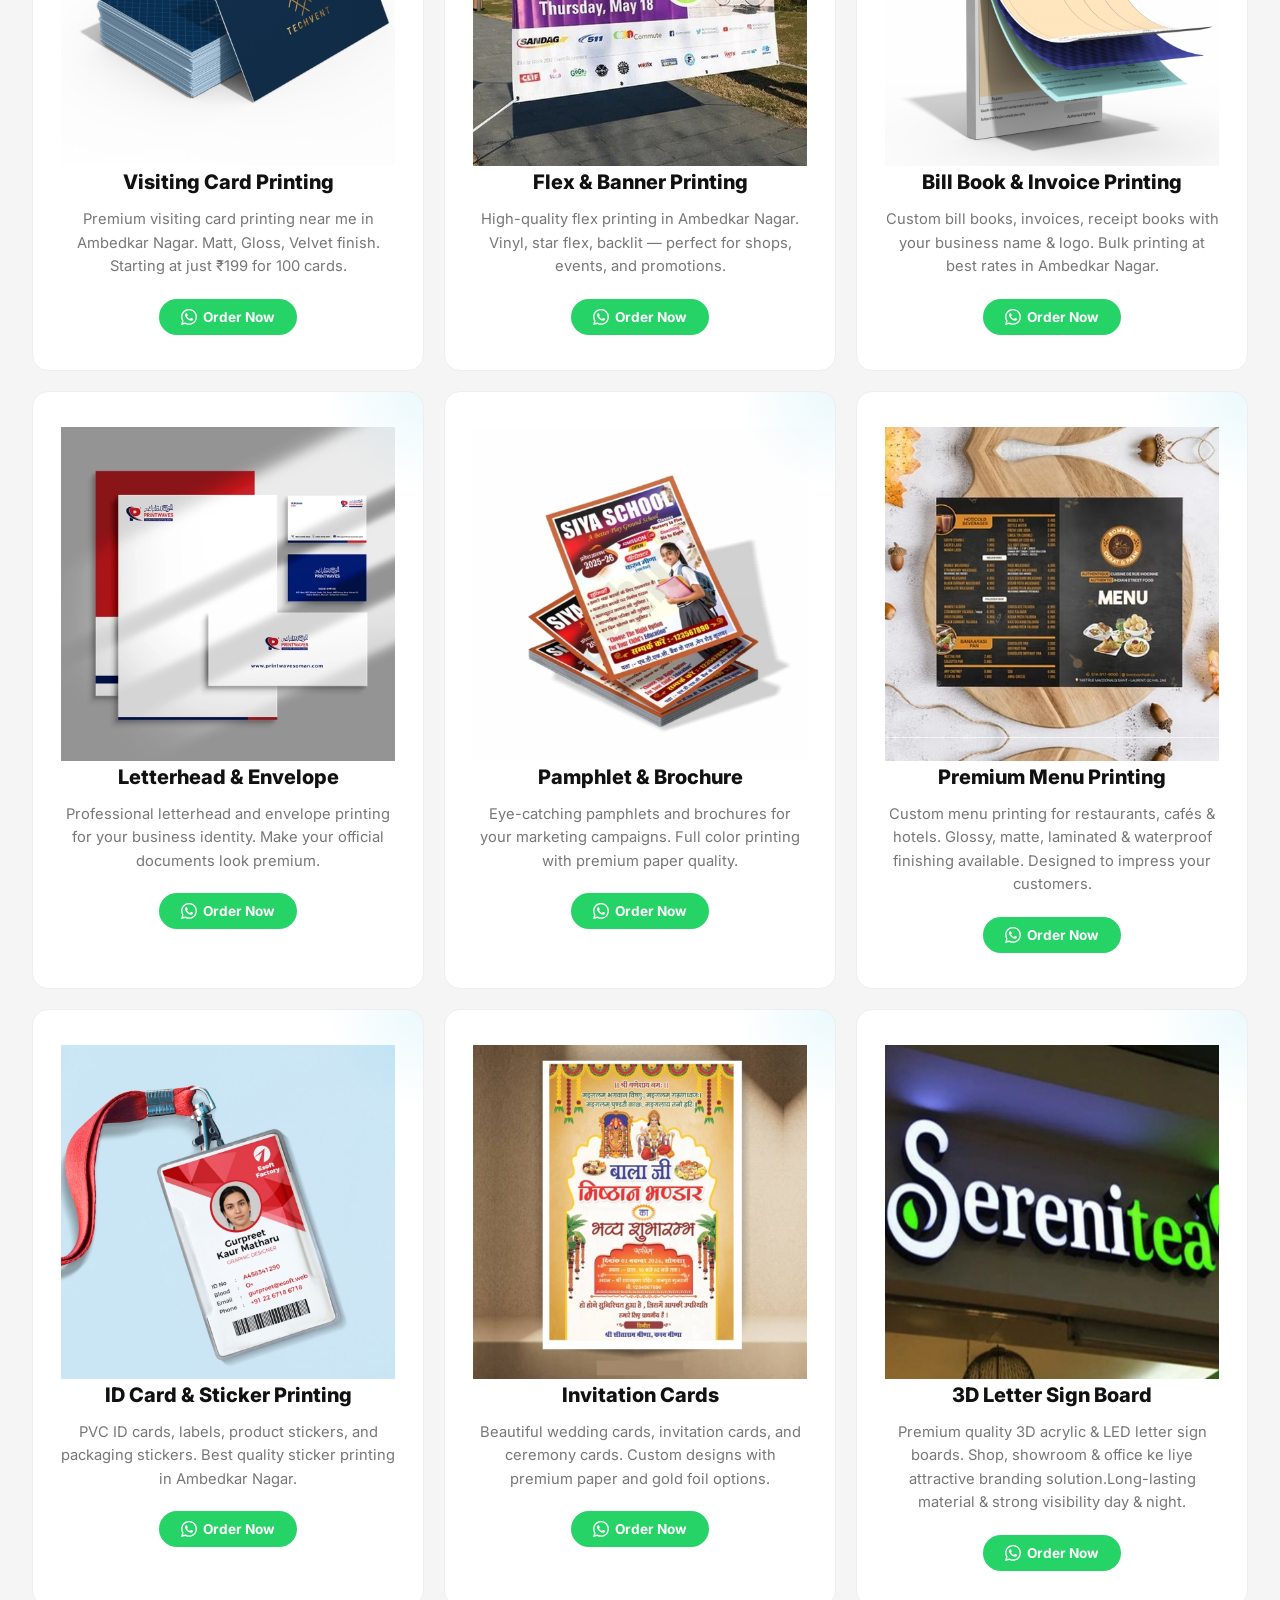
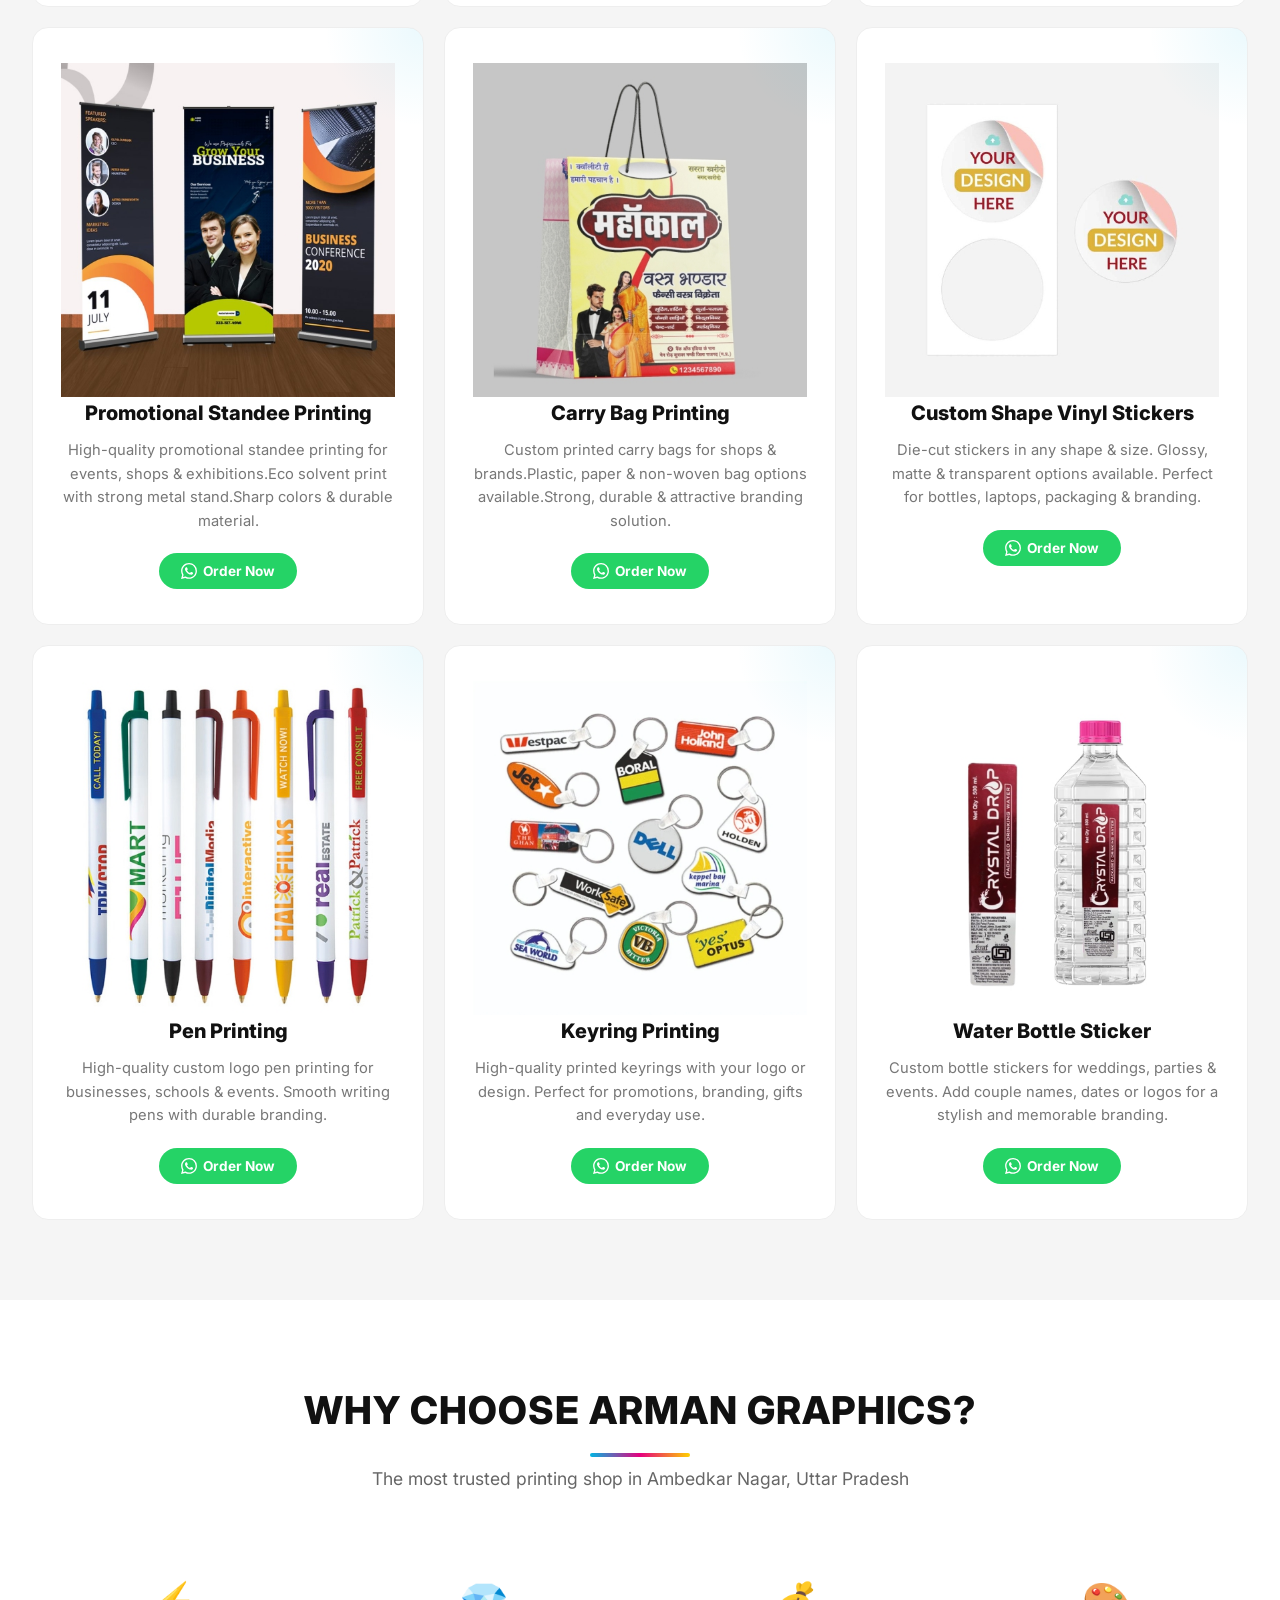
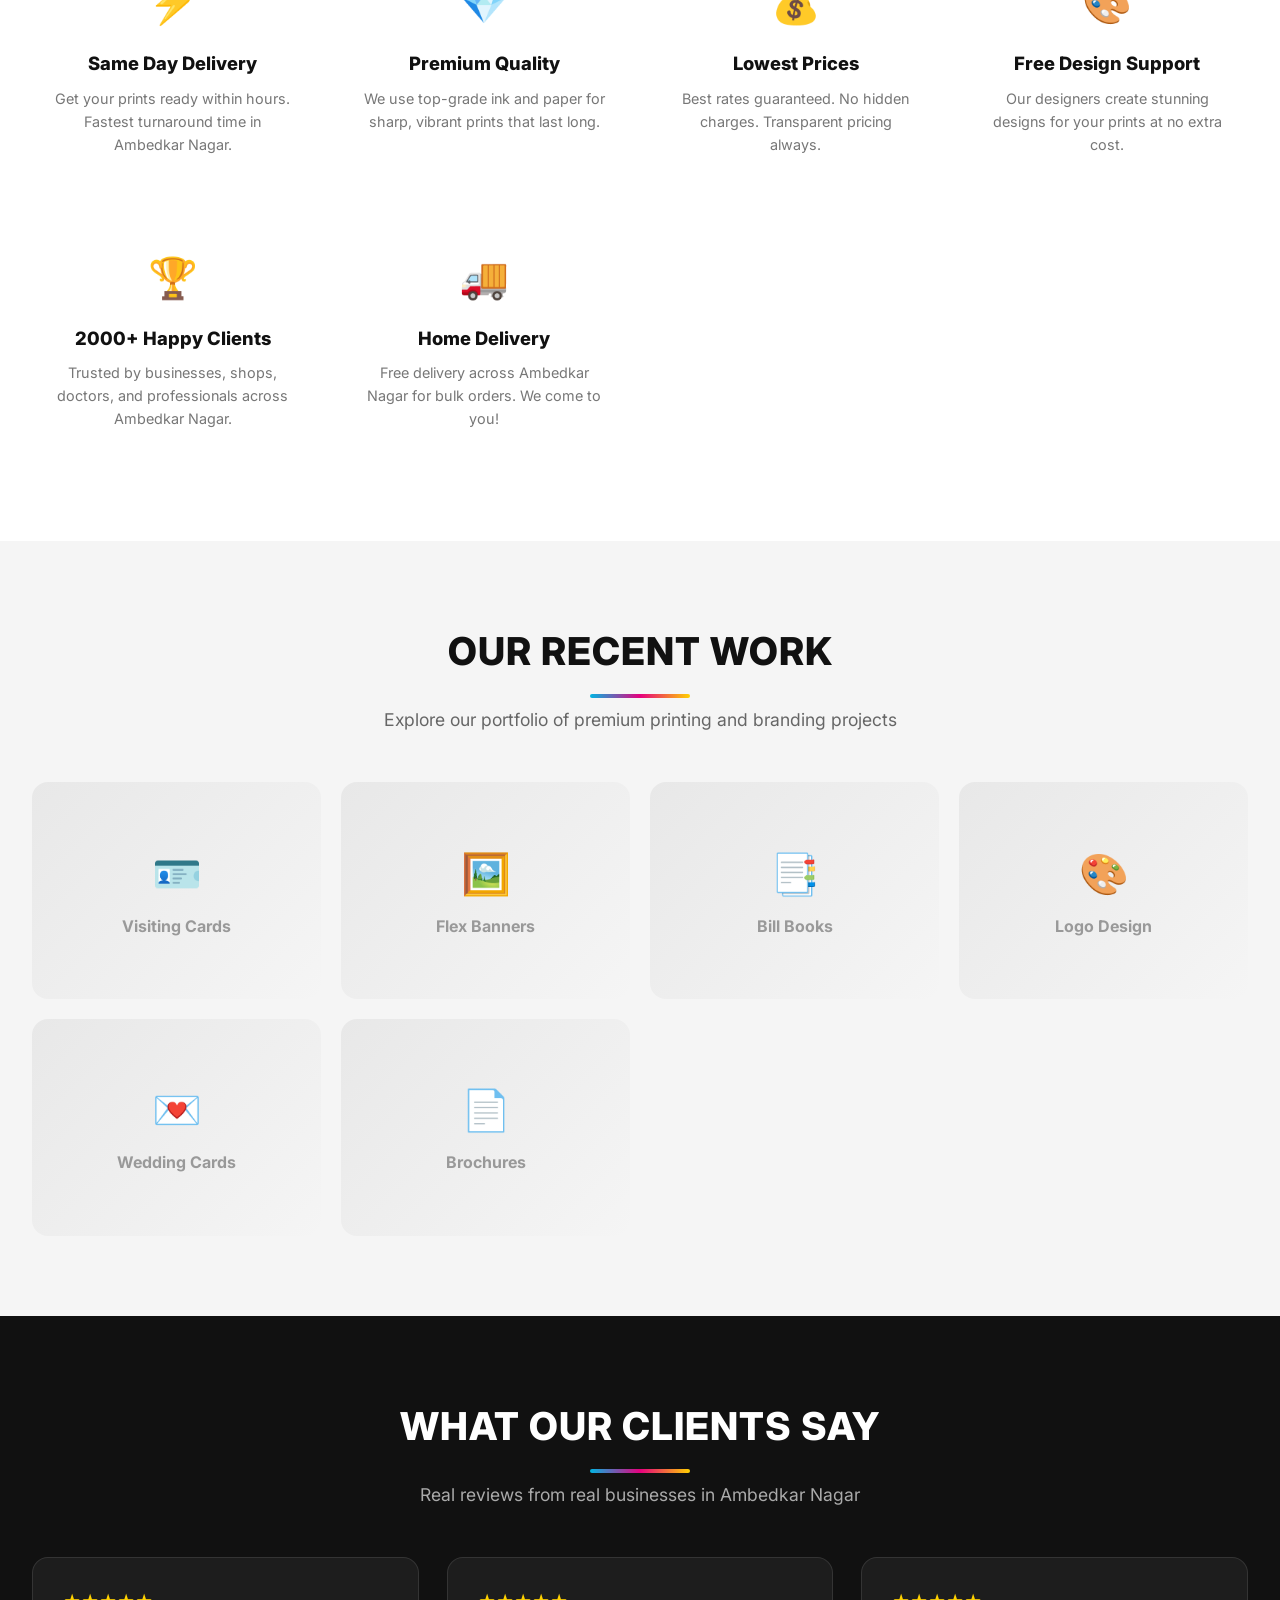
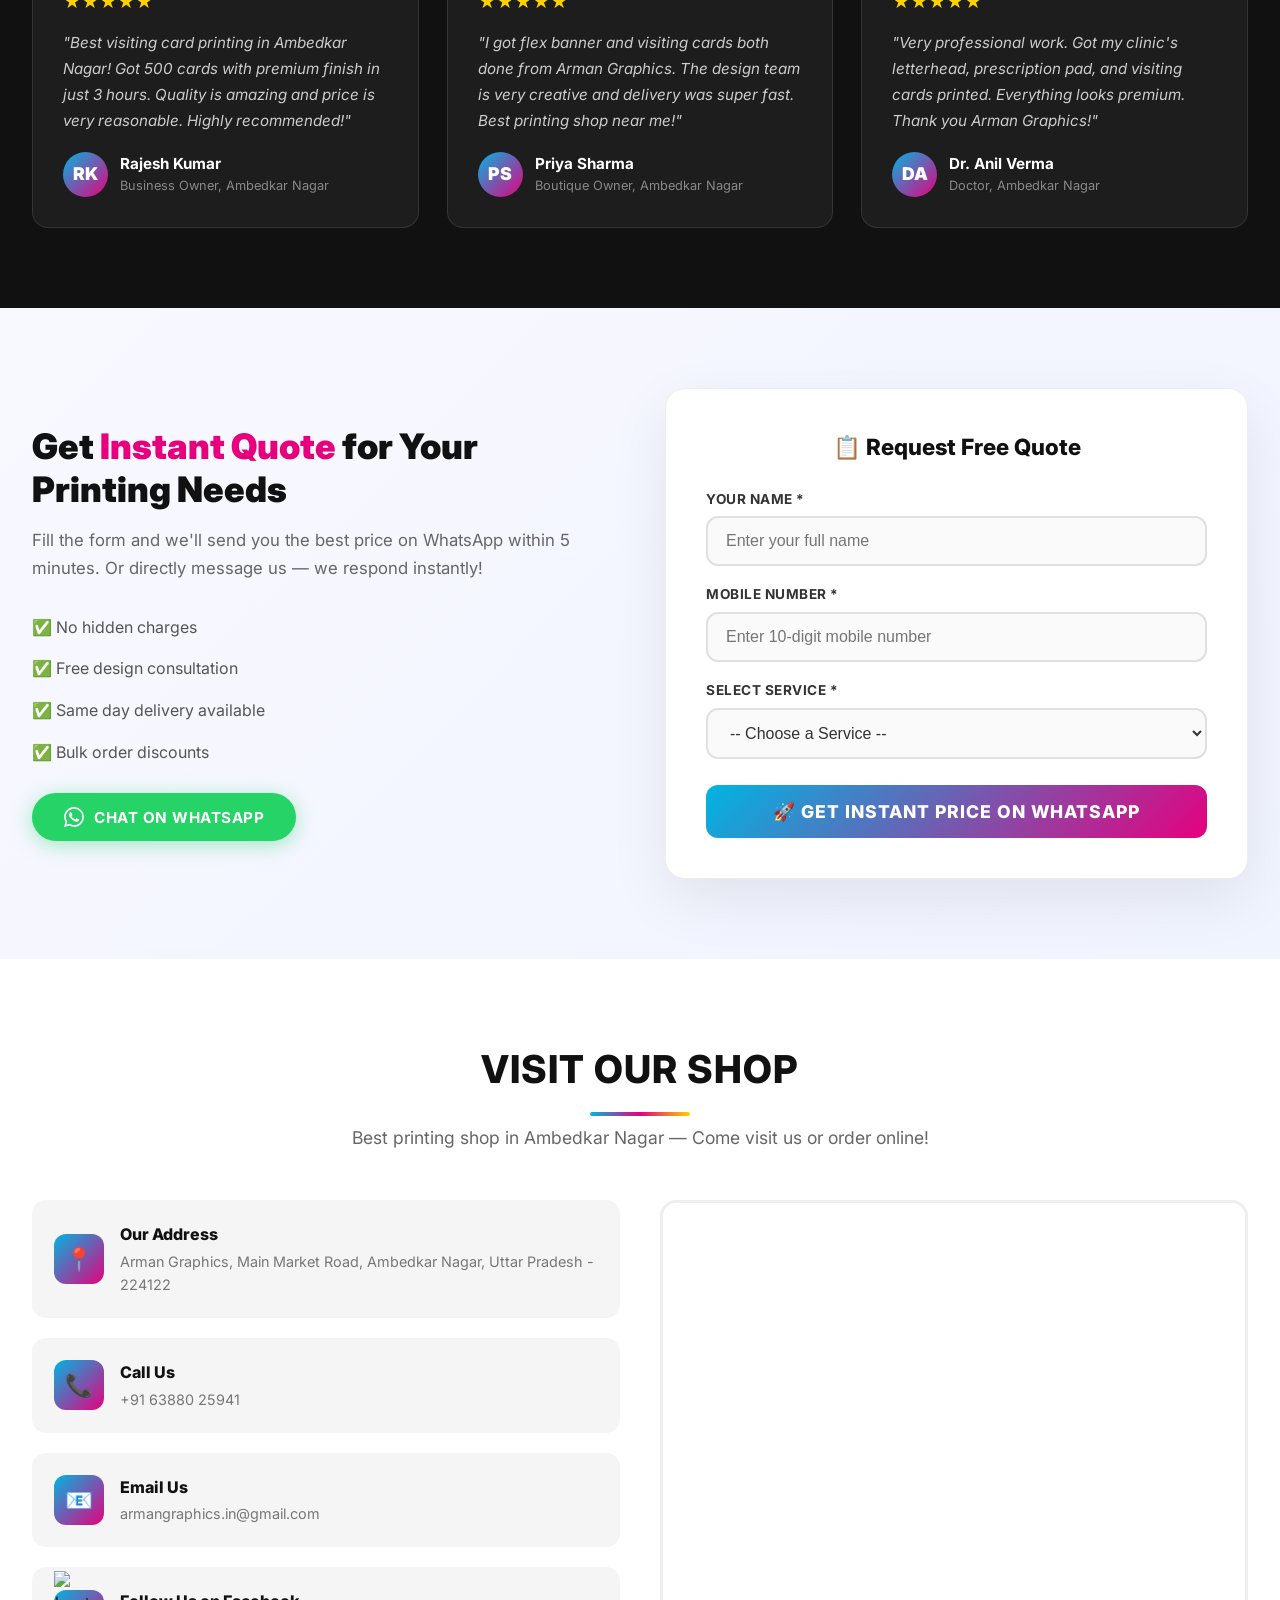
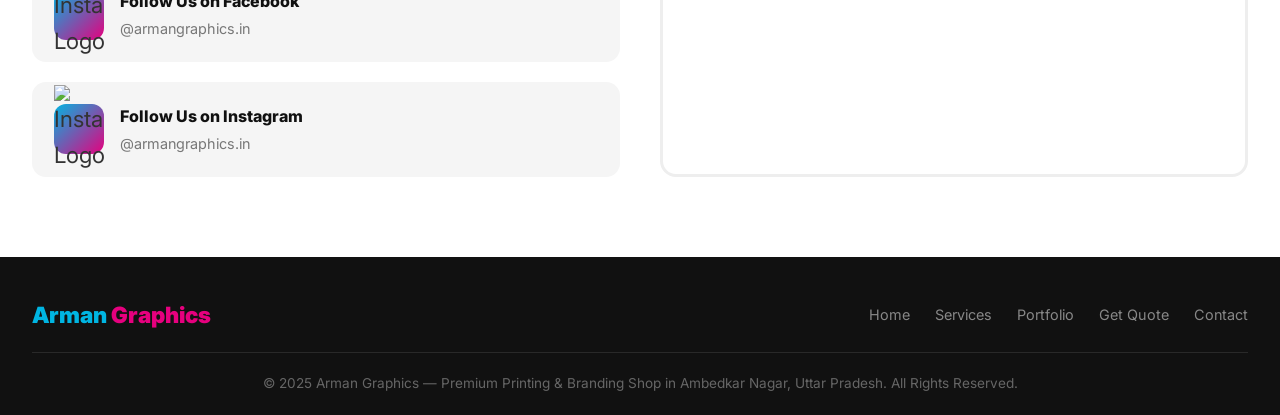
==== commit b7097d32: "spelling Fix" ====
--- a/index.html
+++ b/index.html
@@ -607,7 +607,7 @@
             <div class="service-image">
               <img src="images/Bottle Sticker.jpg" alt="Bottle Sticker" />
             </div>
-            <h3>Water Bottler Stciker</h3>
+            <h3>Water Bottle Sticker</h3>
             <p>
               Custom bottle stickers for weddings, parties & events. Add couple names, dates or logos for a stylish and memorable branding.
             </p>
--- a/style.css
+++ b/style.css
@@ -46,8 +46,8 @@
 
 /* ---------- UTILITY ---------- */
 .container {
-  width: 90%;
-  max-width: 1200px;
+  width: 95%;
+  max-width: 1400px;
   margin: 0 auto;
 }
 
@@ -537,8 +537,8 @@
 
 .services-grid {
   display: grid;
-  grid-template-columns: repeat(auto-fit, minmax(280px, 1fr));
-  gap: 28px;
+  grid-template-columns: repeat(auto-fit, minmax(300px, 1fr));
+  gap: 20px;
 }
 
 .service-card {
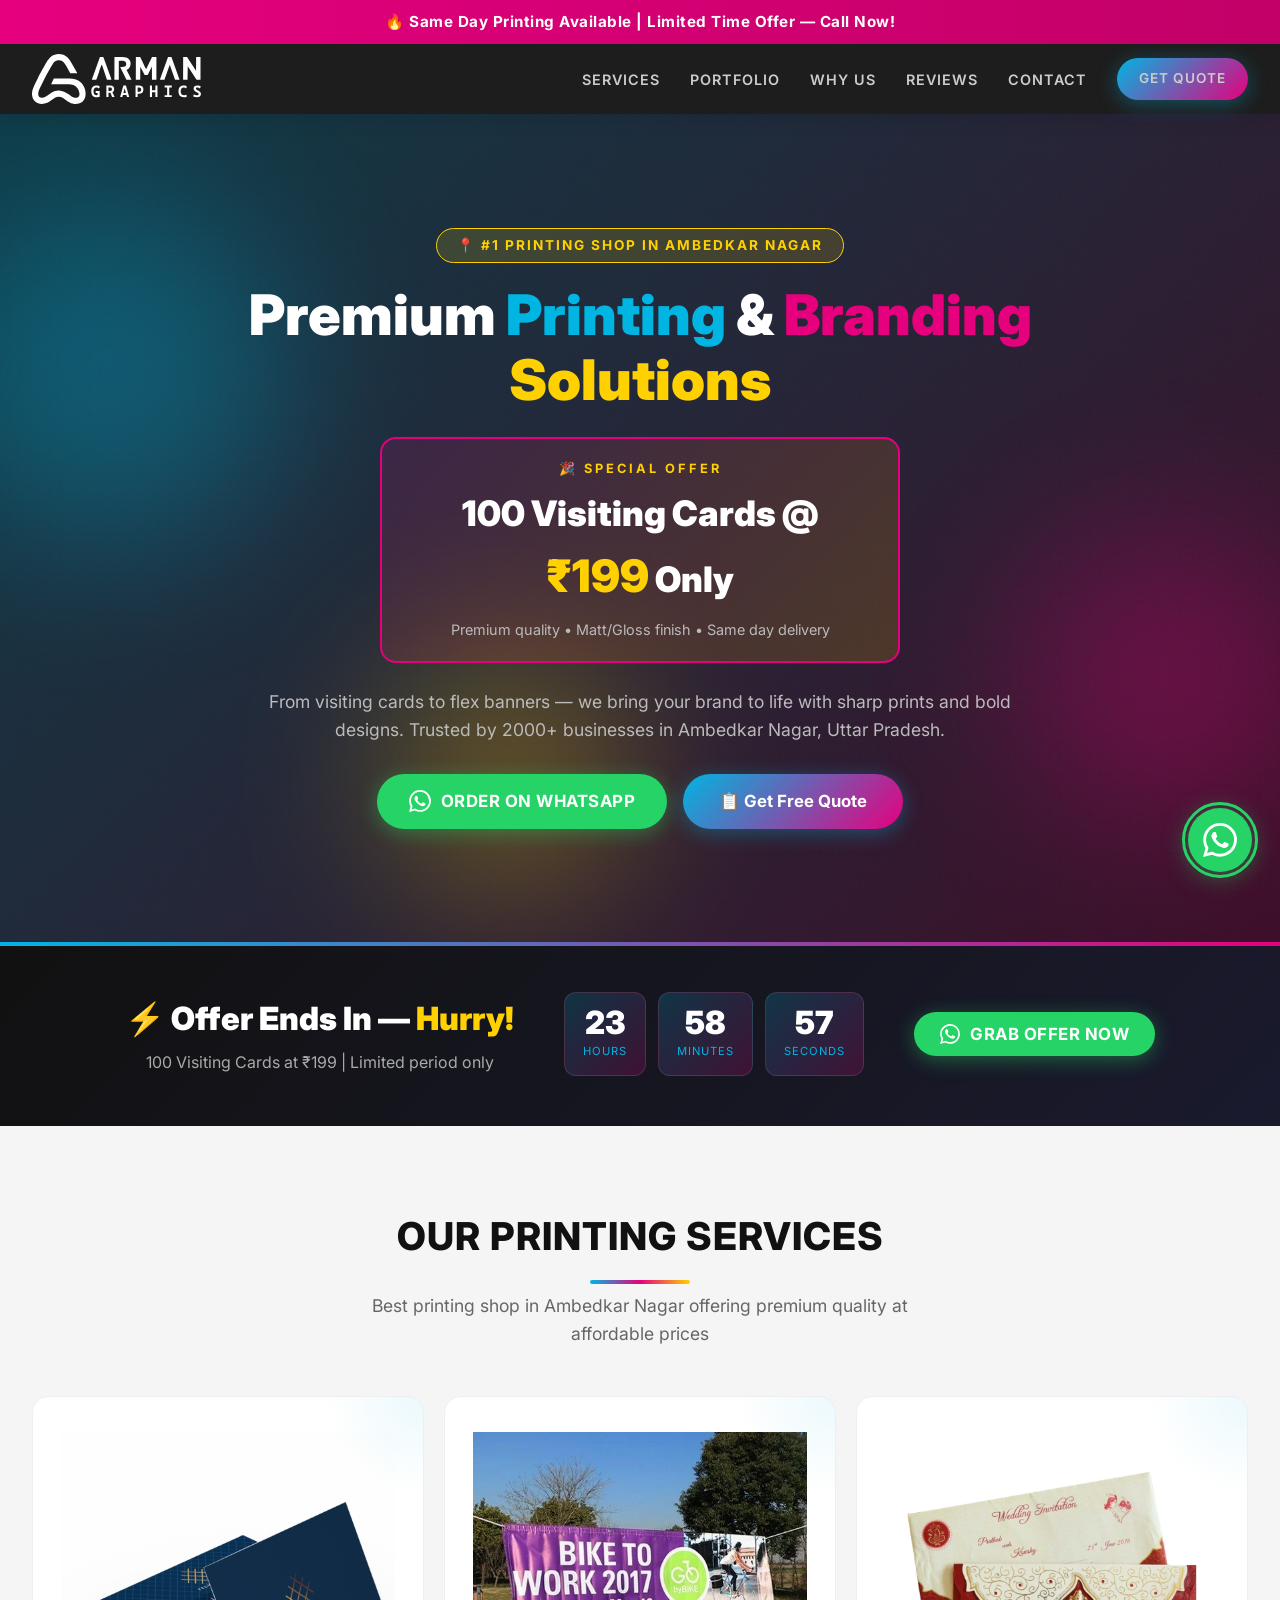
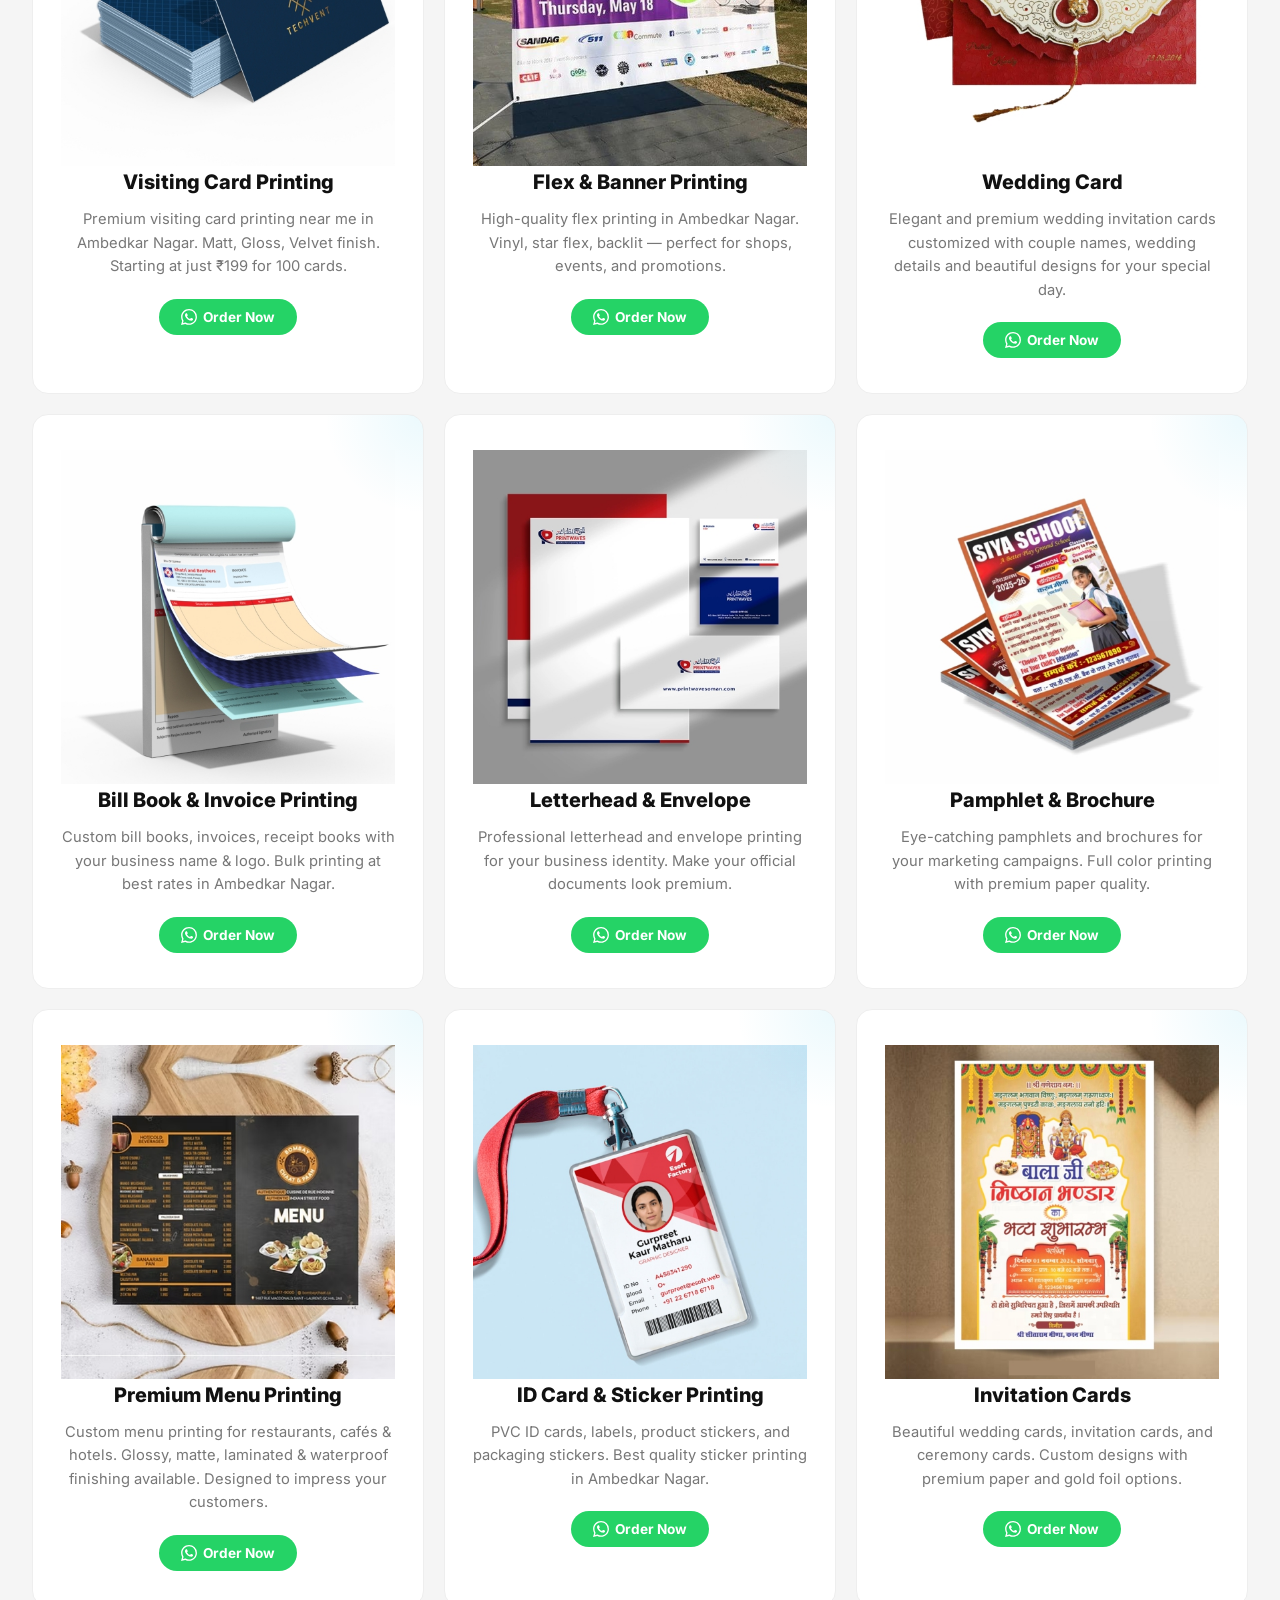
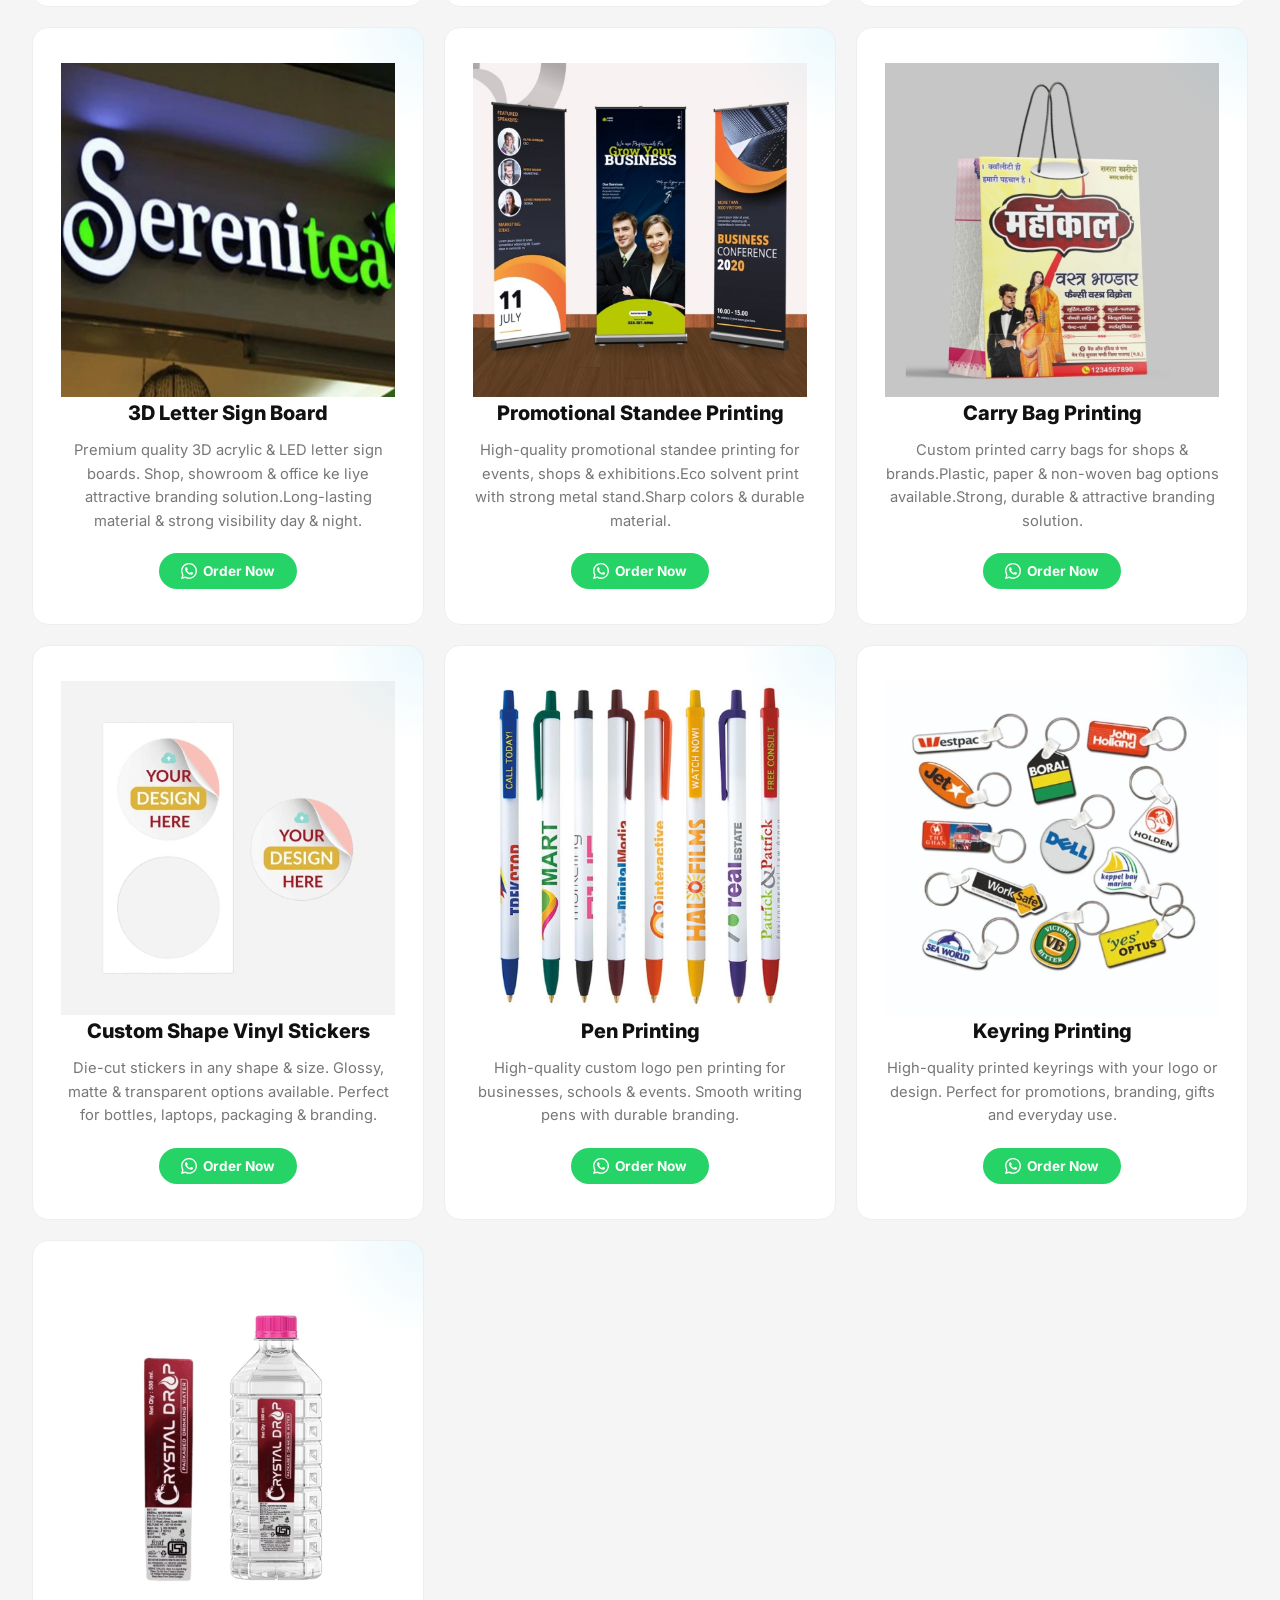
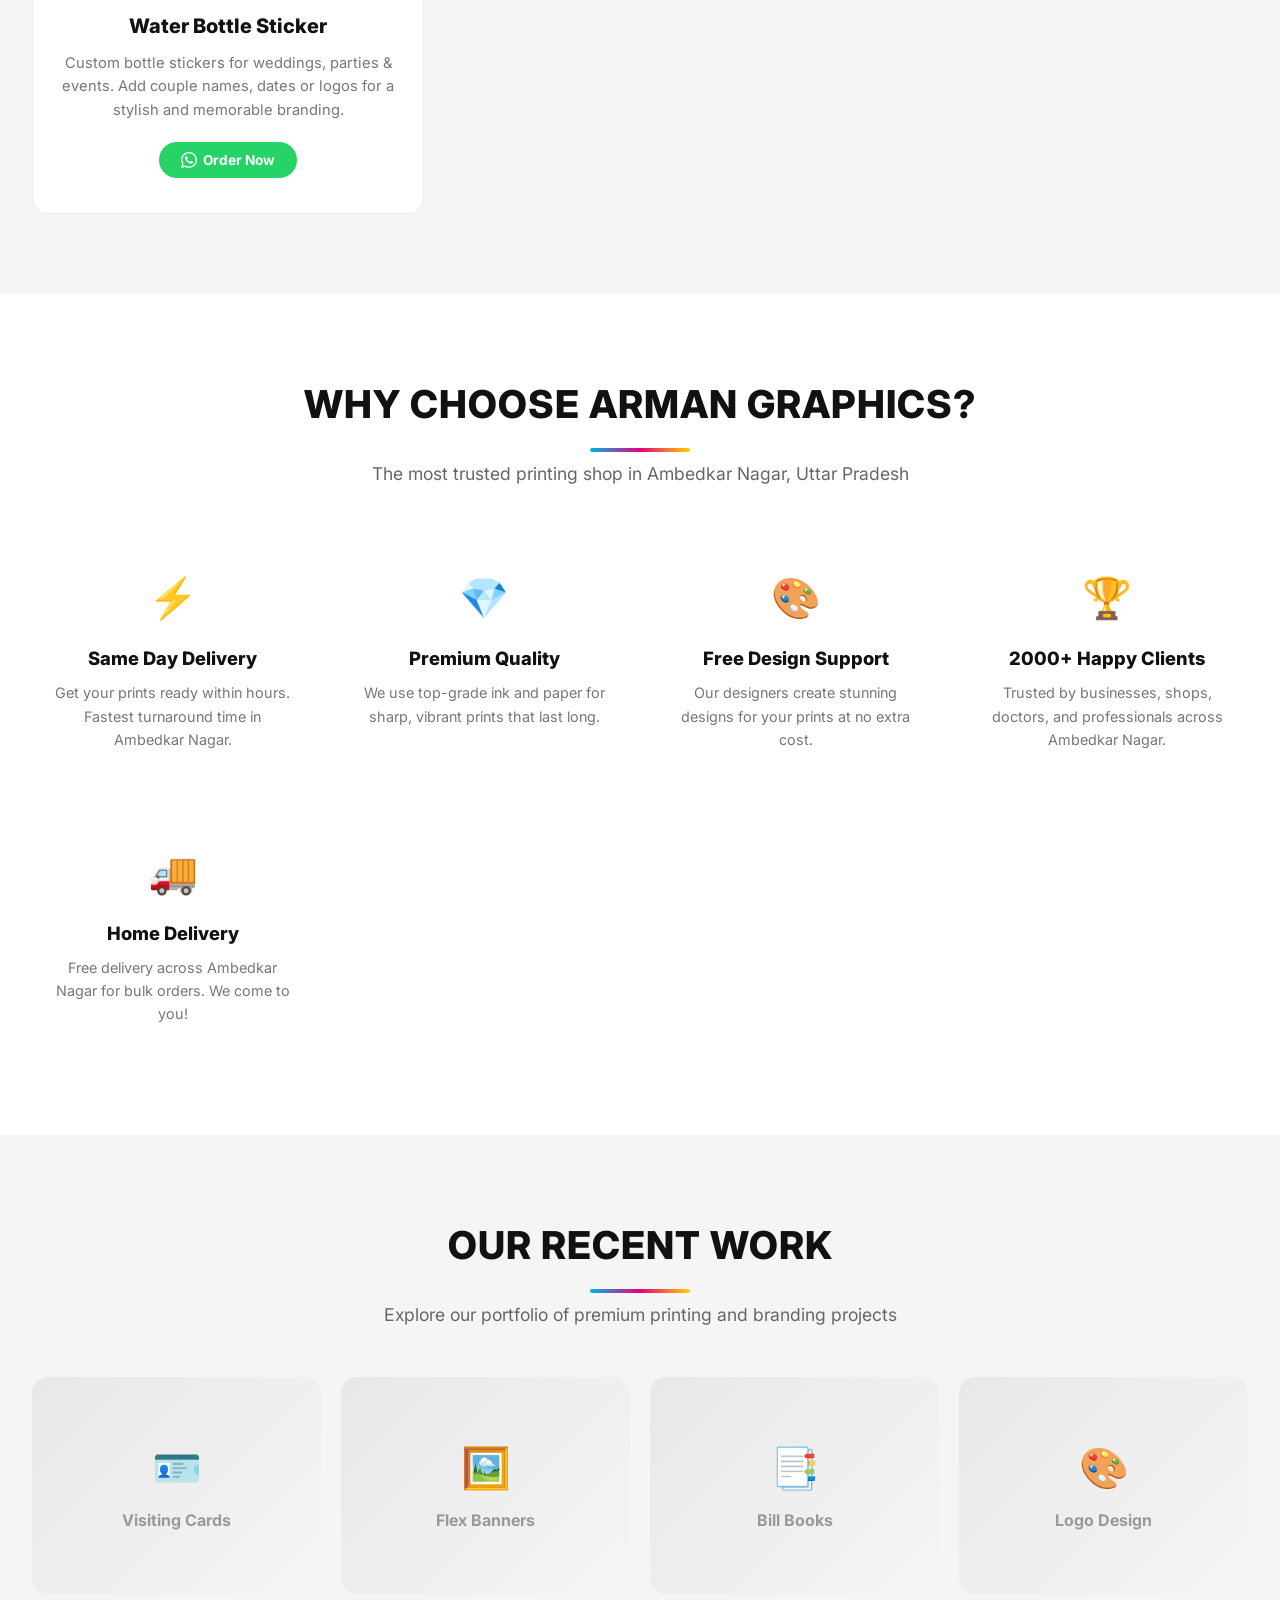
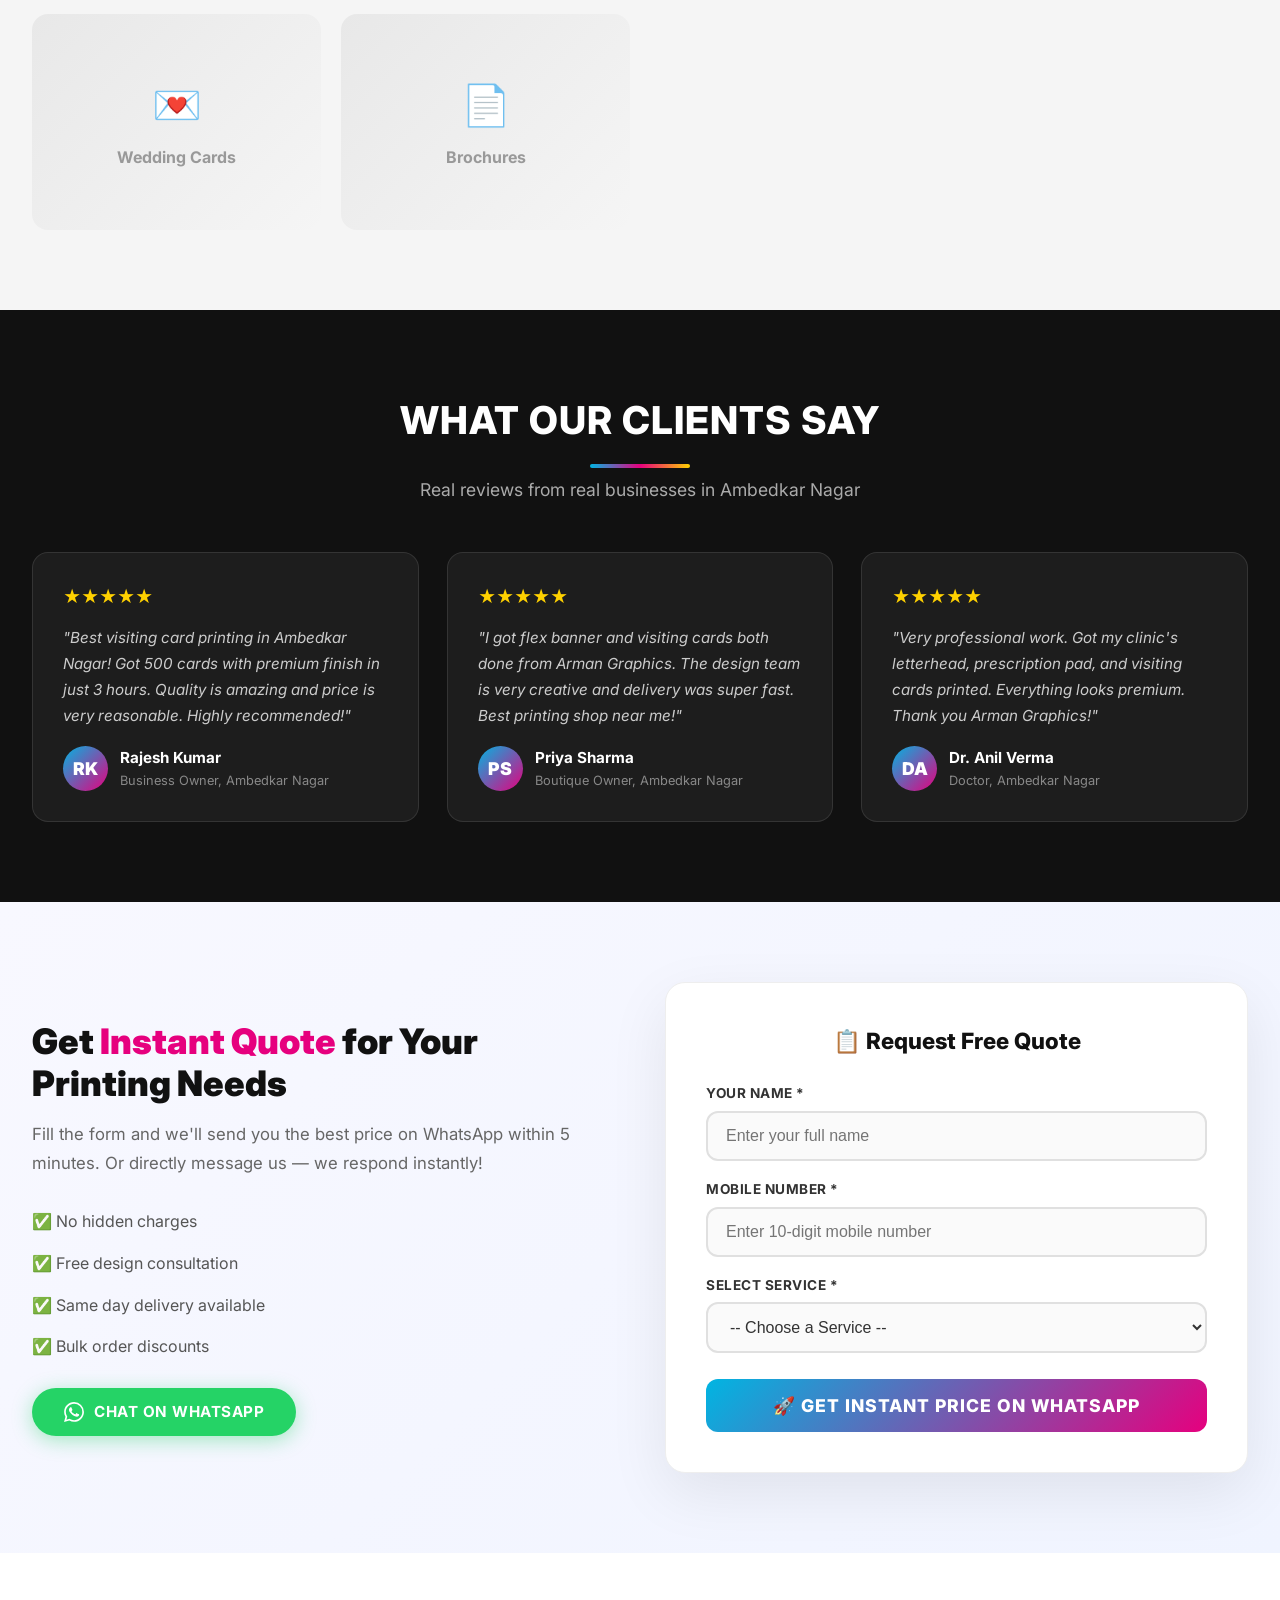
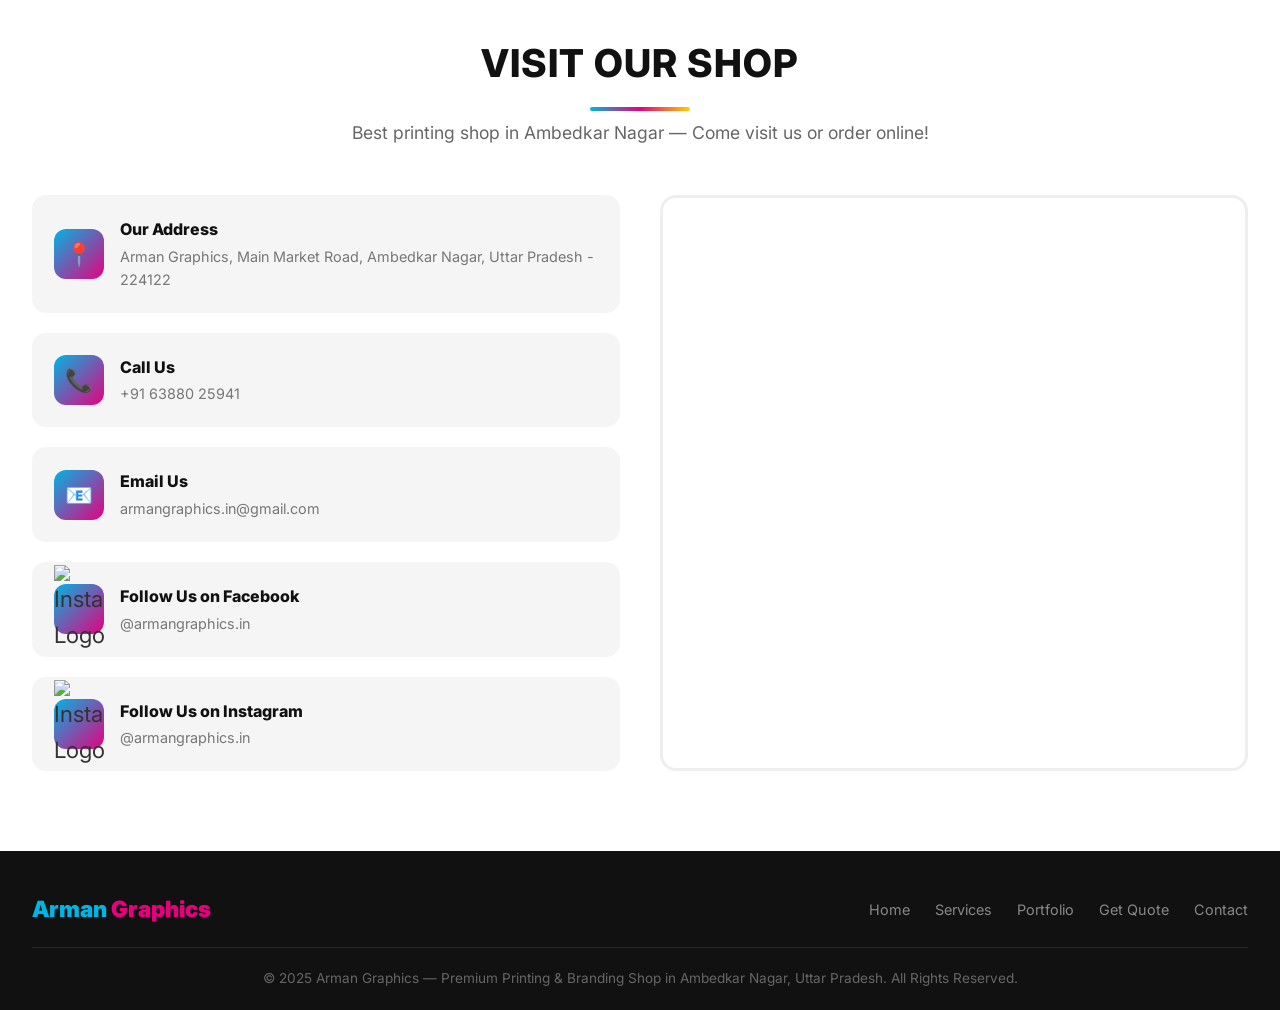
==== commit 18b6b808: "New Feature Add" ====
--- a/index.html
+++ b/index.html
@@ -225,7 +225,7 @@
 
         <div class="services-grid">
           <!-- Service 1: Visiting Cards -->
-          <div class="service-card reveal">
+          <a href="VC-C/visiting-card.html" class="service-card reveal">
             <div class="service-image">
               <img
                 src="images/visiting-card.jpg"
@@ -252,7 +252,7 @@
               </svg>
               Order Now
             </button>
-          </div>
+          </a>
 
           <!-- Service 2: Flex Printing -->
           <div class="service-card reveal">
@@ -279,6 +279,35 @@
               Order Now
             </button>
           </div>
+
+          <!-- Service 1: Wedding Card -->
+          <a href="VC-C/visiting-card.html" class="service-card reveal">
+            <div class="service-image">
+              <img
+                src="images/Wedding Card.jpg"
+                alt="Wedding Card Print"
+              />
+            </div>
+
+            <h3>Wedding Card</h3>
+            <p>
+              Elegant and premium wedding invitation cards customized with couple names, wedding details and beautiful designs for your special day.
+            </p>
+            <button
+              class="btn-order"
+              onclick="openWhatsApp('Visiting Card Printing')"
+            >
+              <svg
+                viewBox="0 0 24 24"
+                style="width: 16px; height: 16px; fill: white"
+              >
+                <path
+                  d="M17.472 14.382c-.297-.149-1.758-.867-2.03-.967-.273-.099-.471-.148-.67.15-.197.297-.767.966-.94 1.164-.173.199-.347.223-.644.075-.297-.15-1.255-.463-2.39-1.475-.883-.788-1.48-1.761-1.653-2.059-.173-.297-.018-.458.13-.606.134-.133.298-.347.446-.52.149-.174.198-.298.298-.497.099-.198.05-.371-.025-.52-.075-.149-.669-1.612-.916-2.207-.242-.579-.487-.5-.669-.51-.173-.008-.371-.01-.57-.01-.198 0-.52.074-.792.372-.272.297-1.04 1.016-1.04 2.479 0 1.462 1.065 2.875 1.213 3.074.149.198 2.096 3.2 5.077 4.487.709.306 1.262.489 1.694.625.712.227 1.36.195 1.871.118.571-.085 1.758-.719 2.006-1.413.248-.694.248-1.289.173-1.413-.074-.124-.272-.198-.57-.347m-5.421 7.403h-.004a9.87 9.87 0 01-5.031-1.378l-.361-.214-3.741.982.998-3.648-.235-.374a9.86 9.86 0 01-1.51-5.26c.001-5.45 4.436-9.884 9.888-9.884 2.64 0 5.122 1.03 6.988 2.898a9.825 9.825 0 012.893 6.994c-.003 5.45-4.437 9.884-9.885 9.884m8.413-18.297A11.815 11.815 0 0012.05 0C5.495 0 .16 5.335.157 11.892c0 2.096.547 4.142 1.588 5.945L.057 24l6.305-1.654a11.882 11.882 0 005.683 1.448h.005c6.554 0 11.89-5.335 11.893-11.893a11.821 11.821 0 00-3.48-8.413z"
+                />
+              </svg>
+              Order Now
+            </button>
+          </a>
 
           <!-- Service 3: Bill Book / Invoice -->
           <div class="service-card reveal">
@@ -655,14 +684,6 @@
             <p>
               We use top-grade ink and paper for sharp, vibrant prints that last
               long.
-            </p>
-          </div>
-          <div class="why-card reveal">
-            <div class="why-icon">💰</div>
-            <h3>Lowest Prices</h3>
-            <p>
-              Best rates guaranteed. No hidden charges. Transparent pricing
-              always.
             </p>
           </div>
           <div class="why-card reveal">
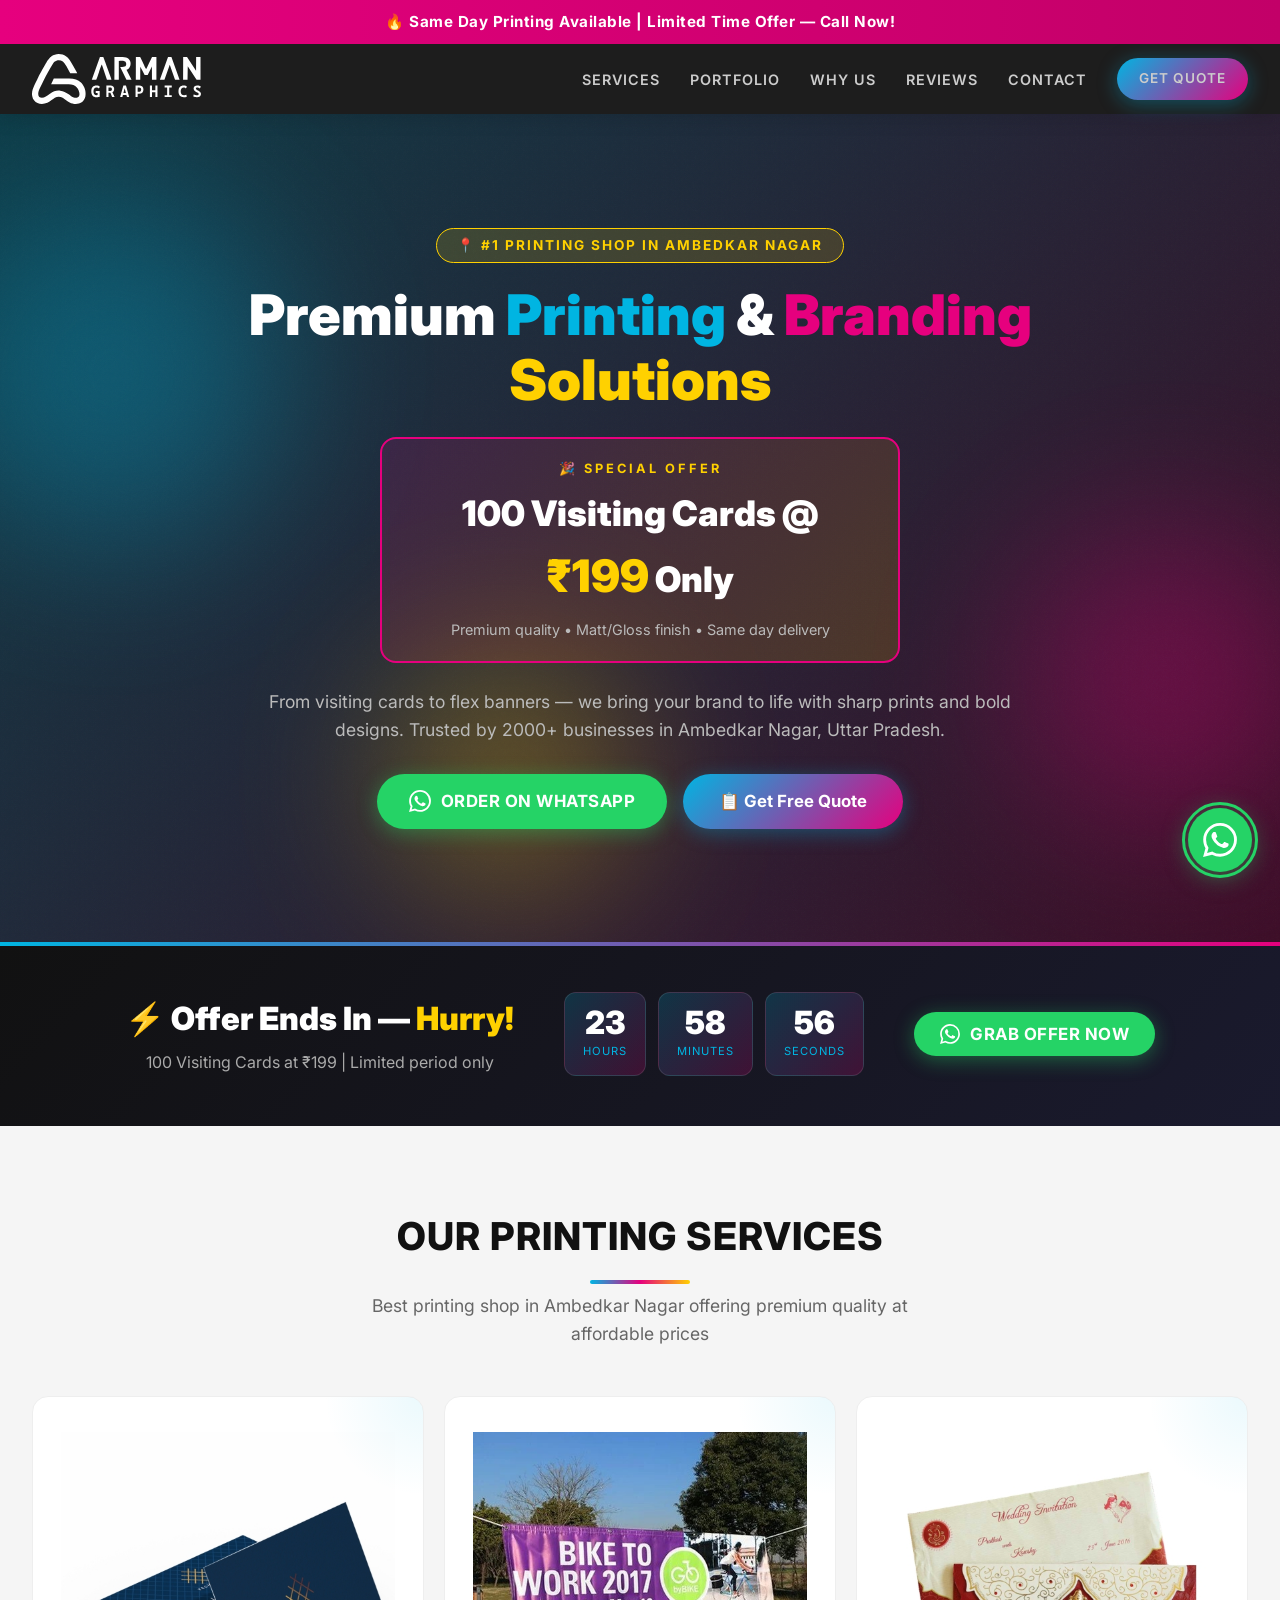
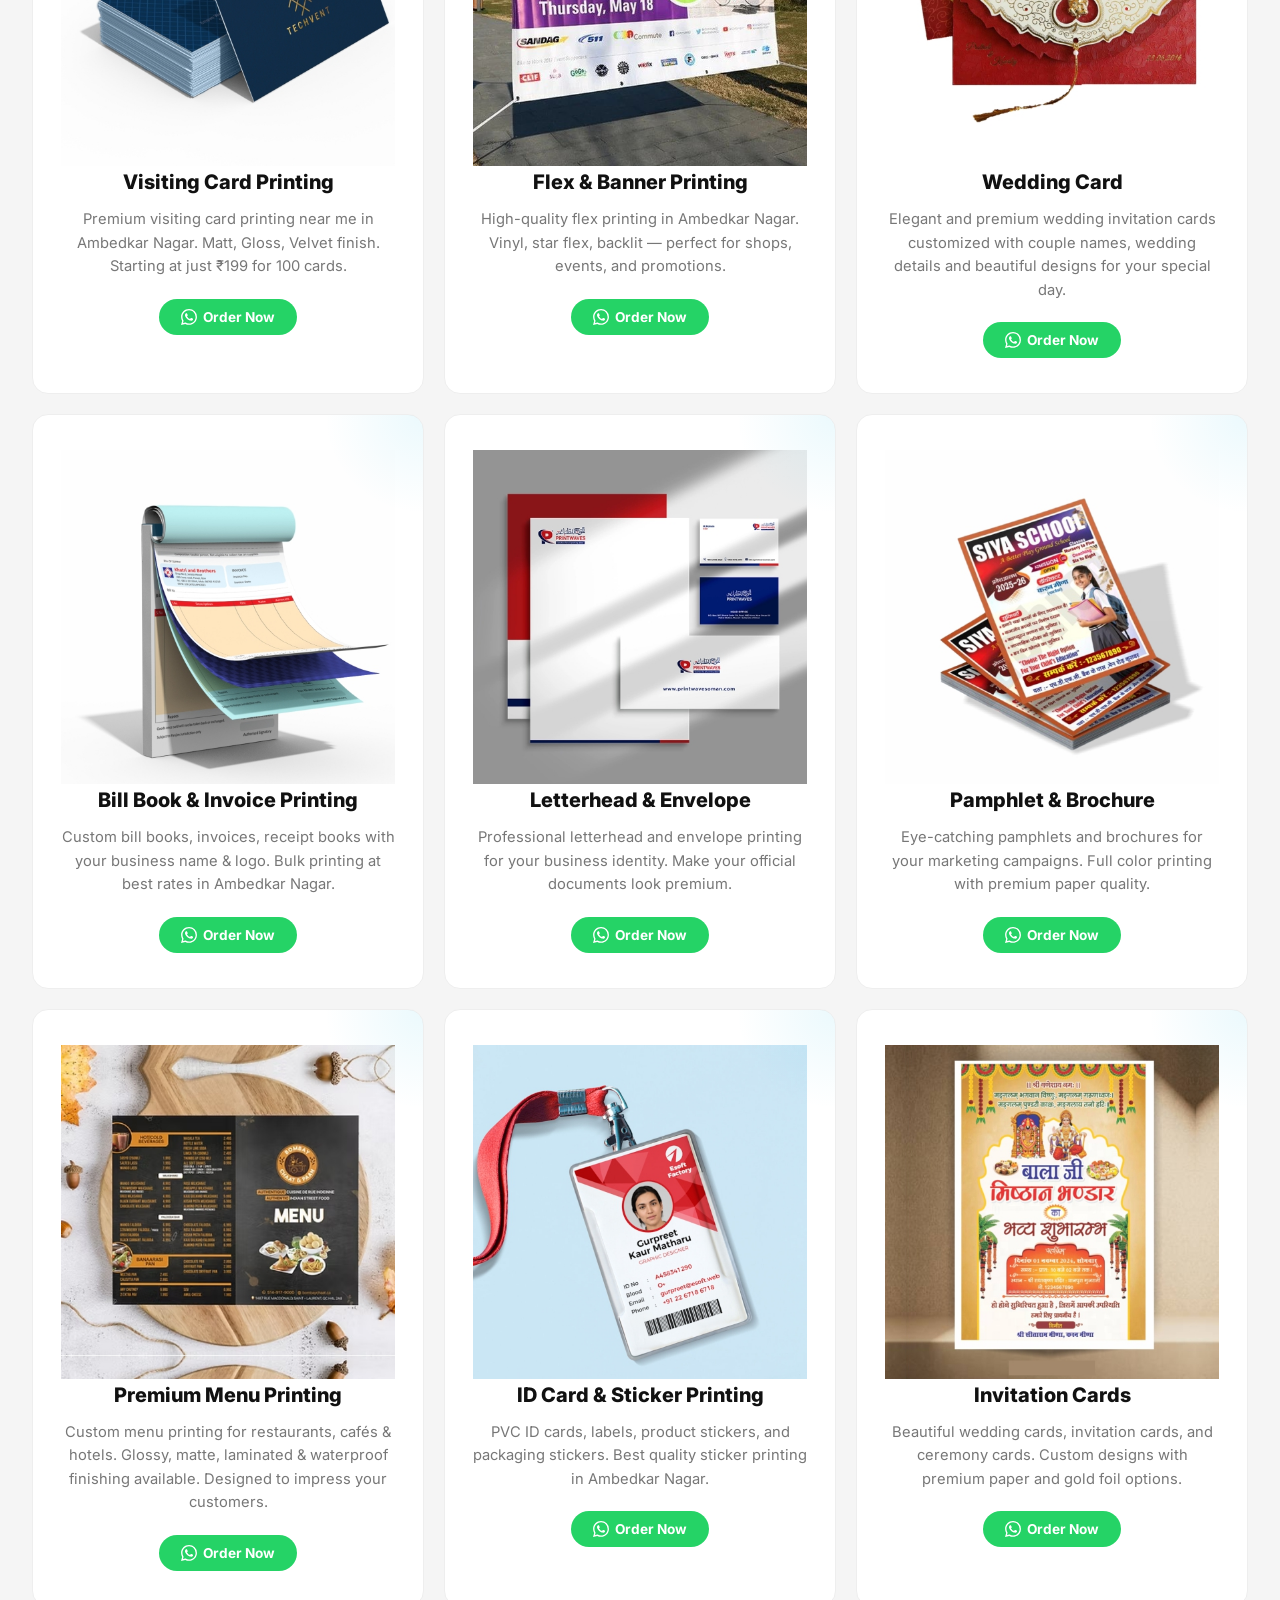
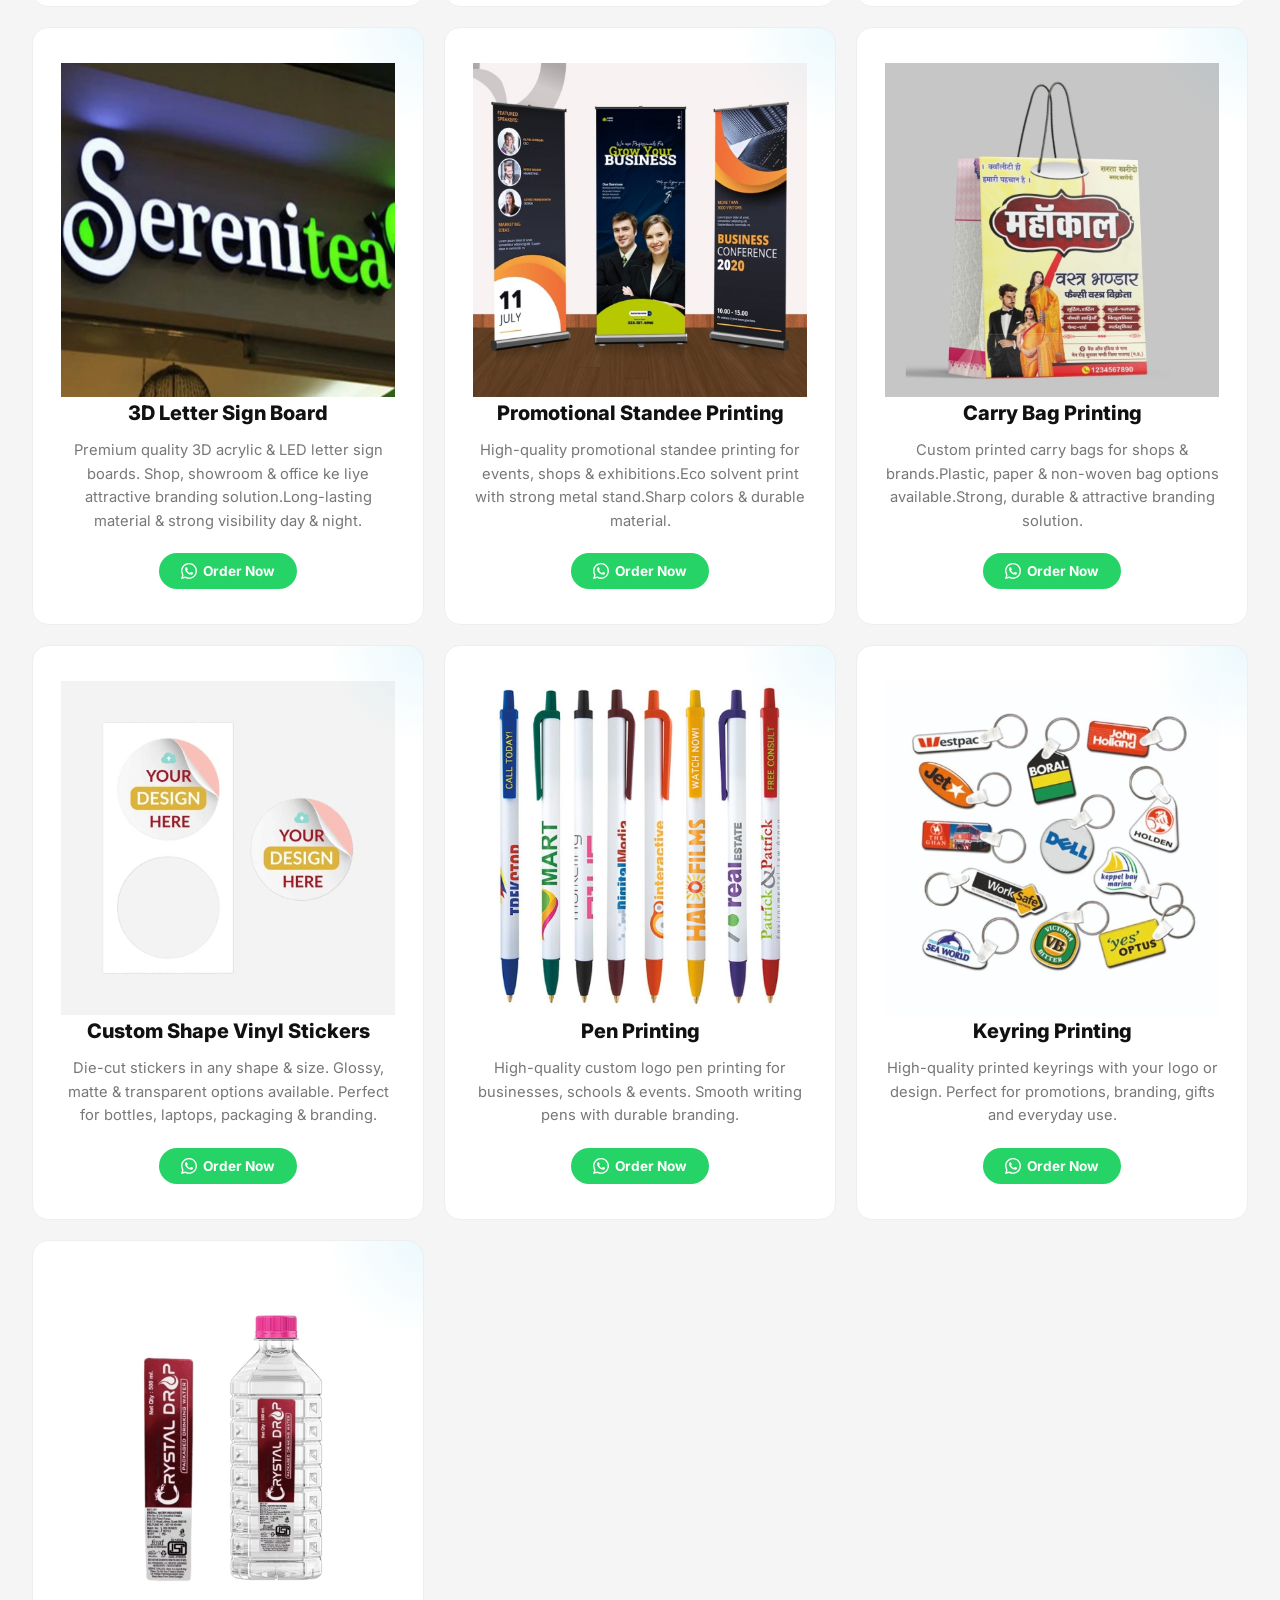
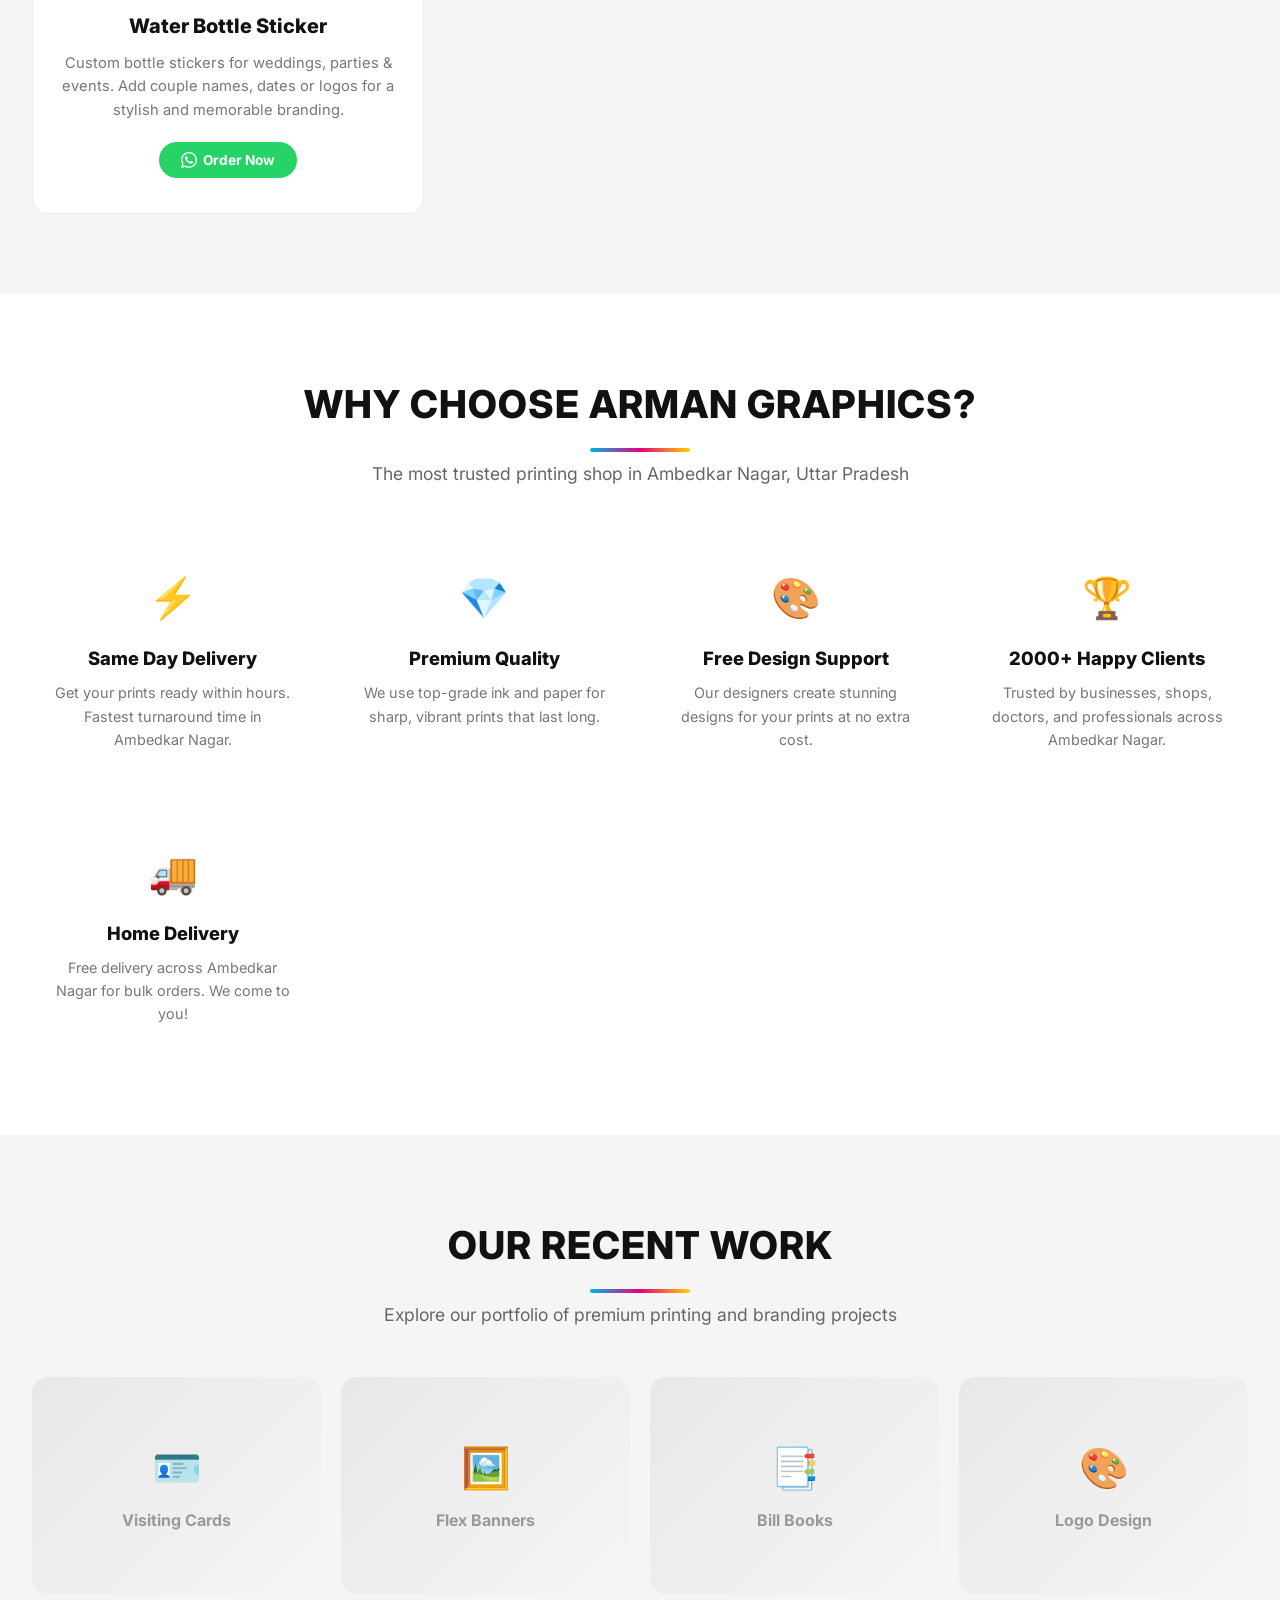
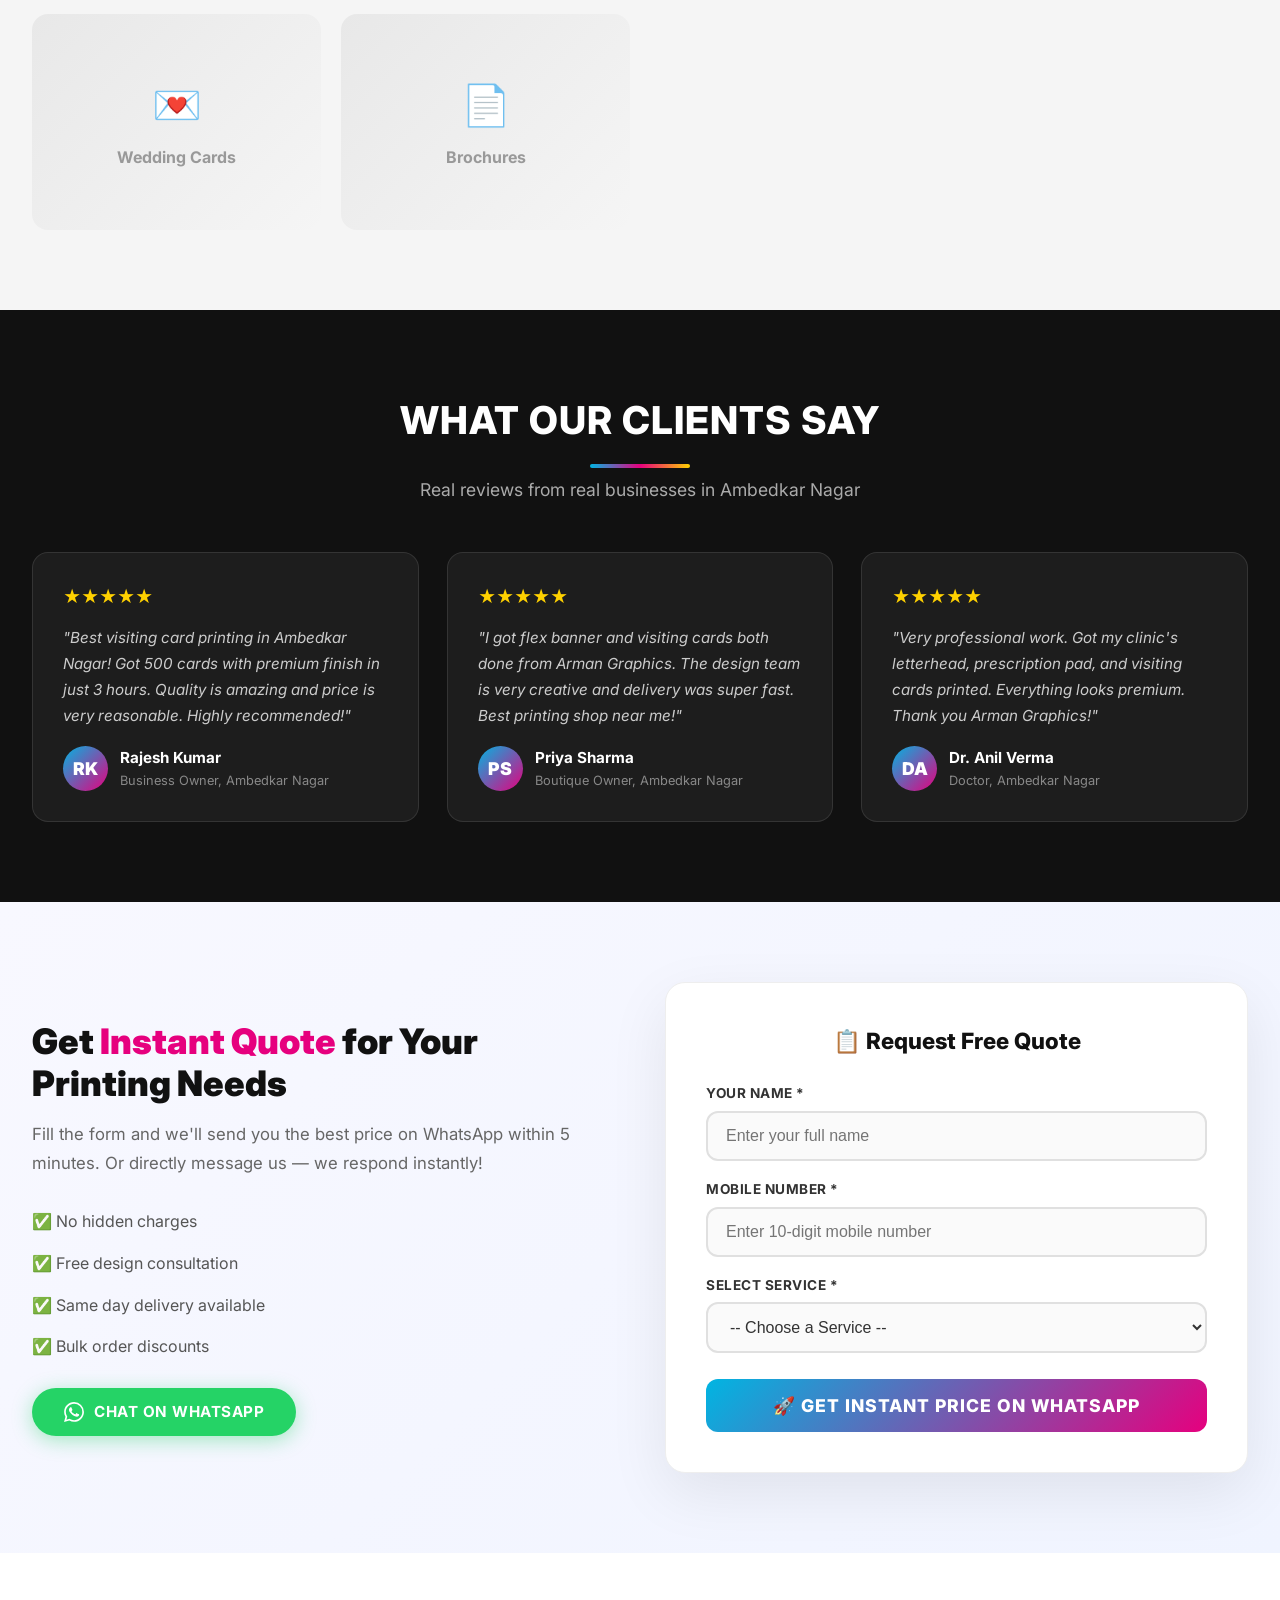
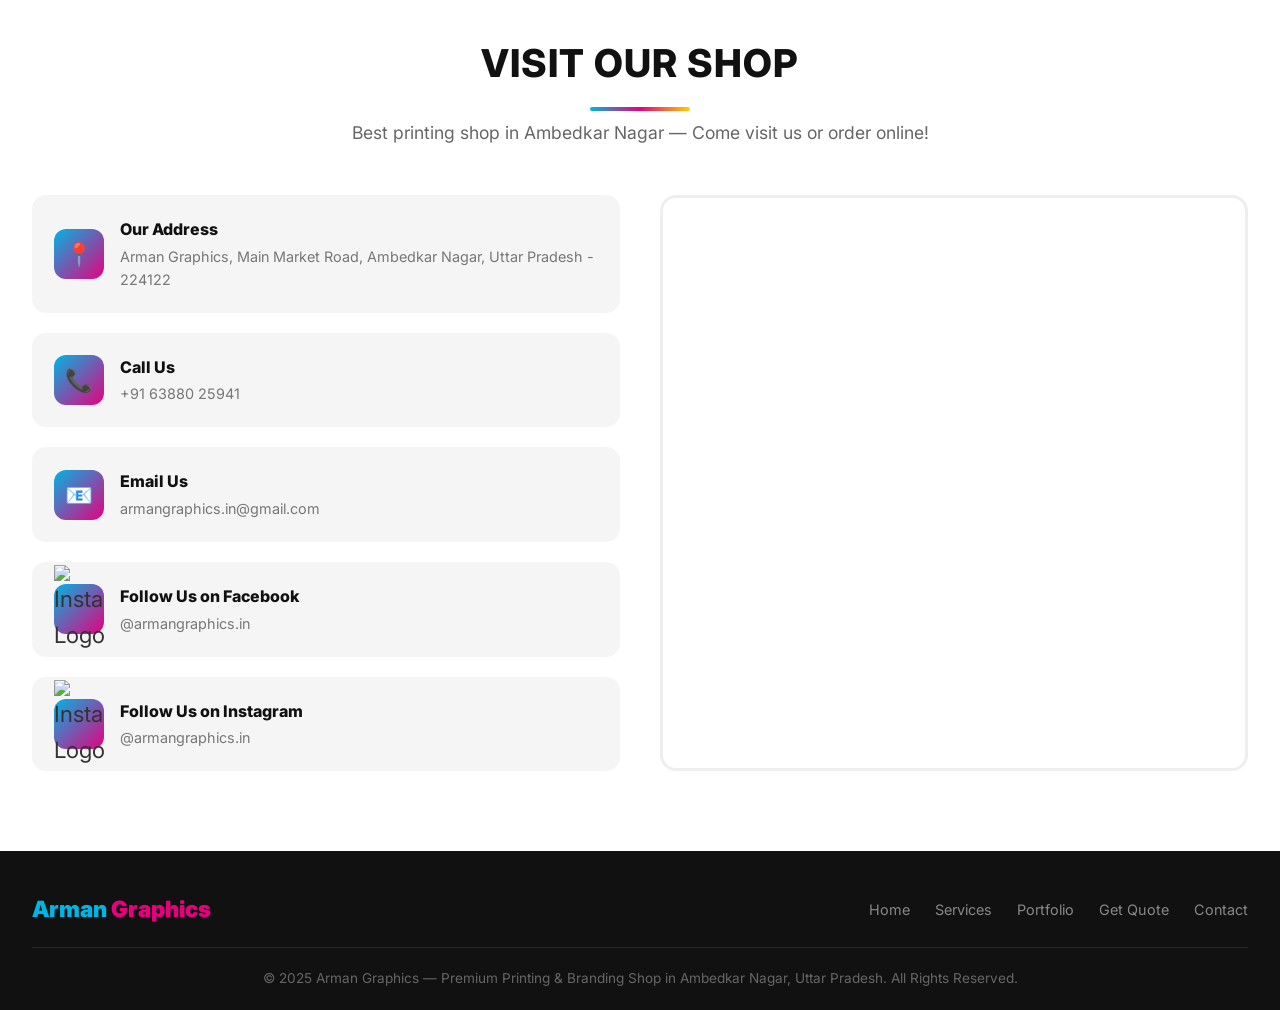
==== commit b8831332: "Update index.html" ====
--- a/index.html
+++ b/index.html
@@ -46,7 +46,7 @@
     <link rel="stylesheet" href="style.css" />
 
     <!-- Google tag (gtag.js) -->
-<script async src="https://www.googletagmanager.com/gtag/js?id=G-MTB81TVK03"></script>
+<!-- <script async src="https://www.googletagmanager.com/gtag/js?id=G-MTB81TVK03"></script> -->
 <script>
   window.dataLayer = window.dataLayer || [];
   function gtag(){dataLayer.push(arguments);}
